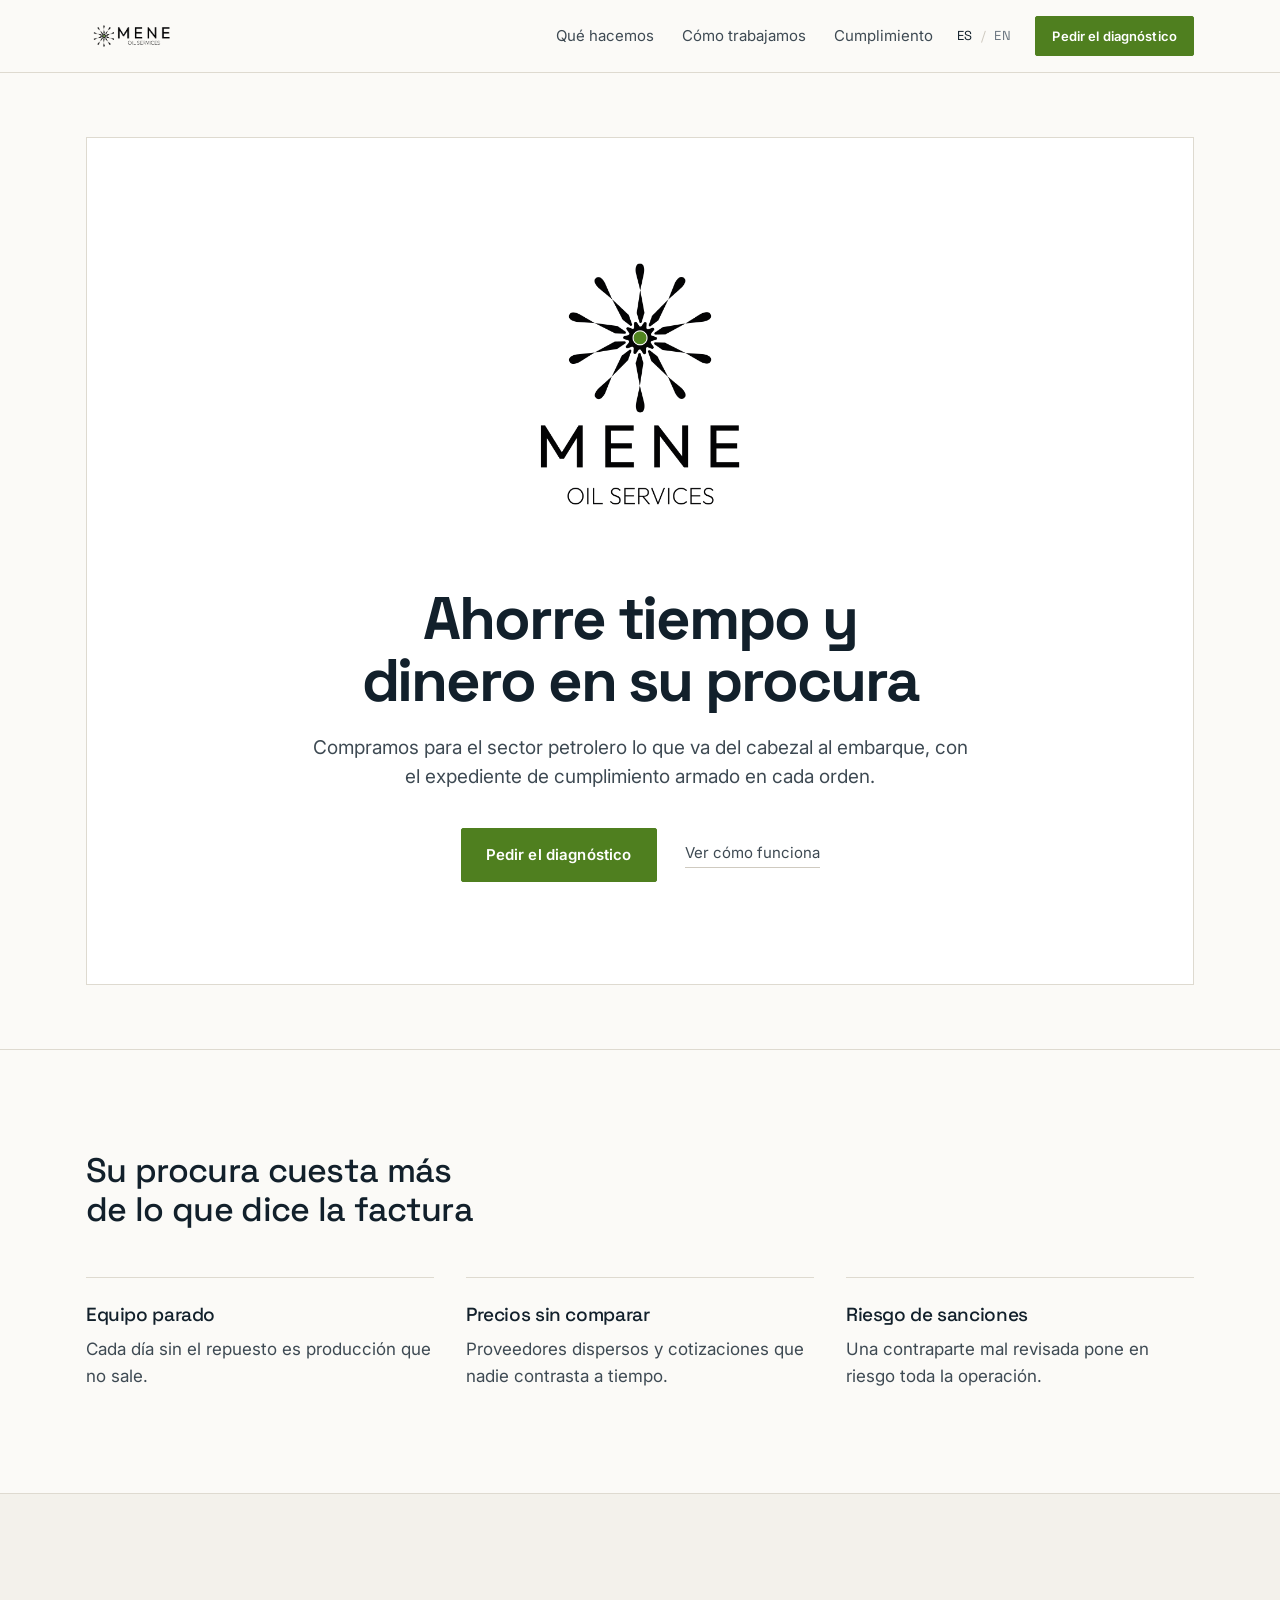
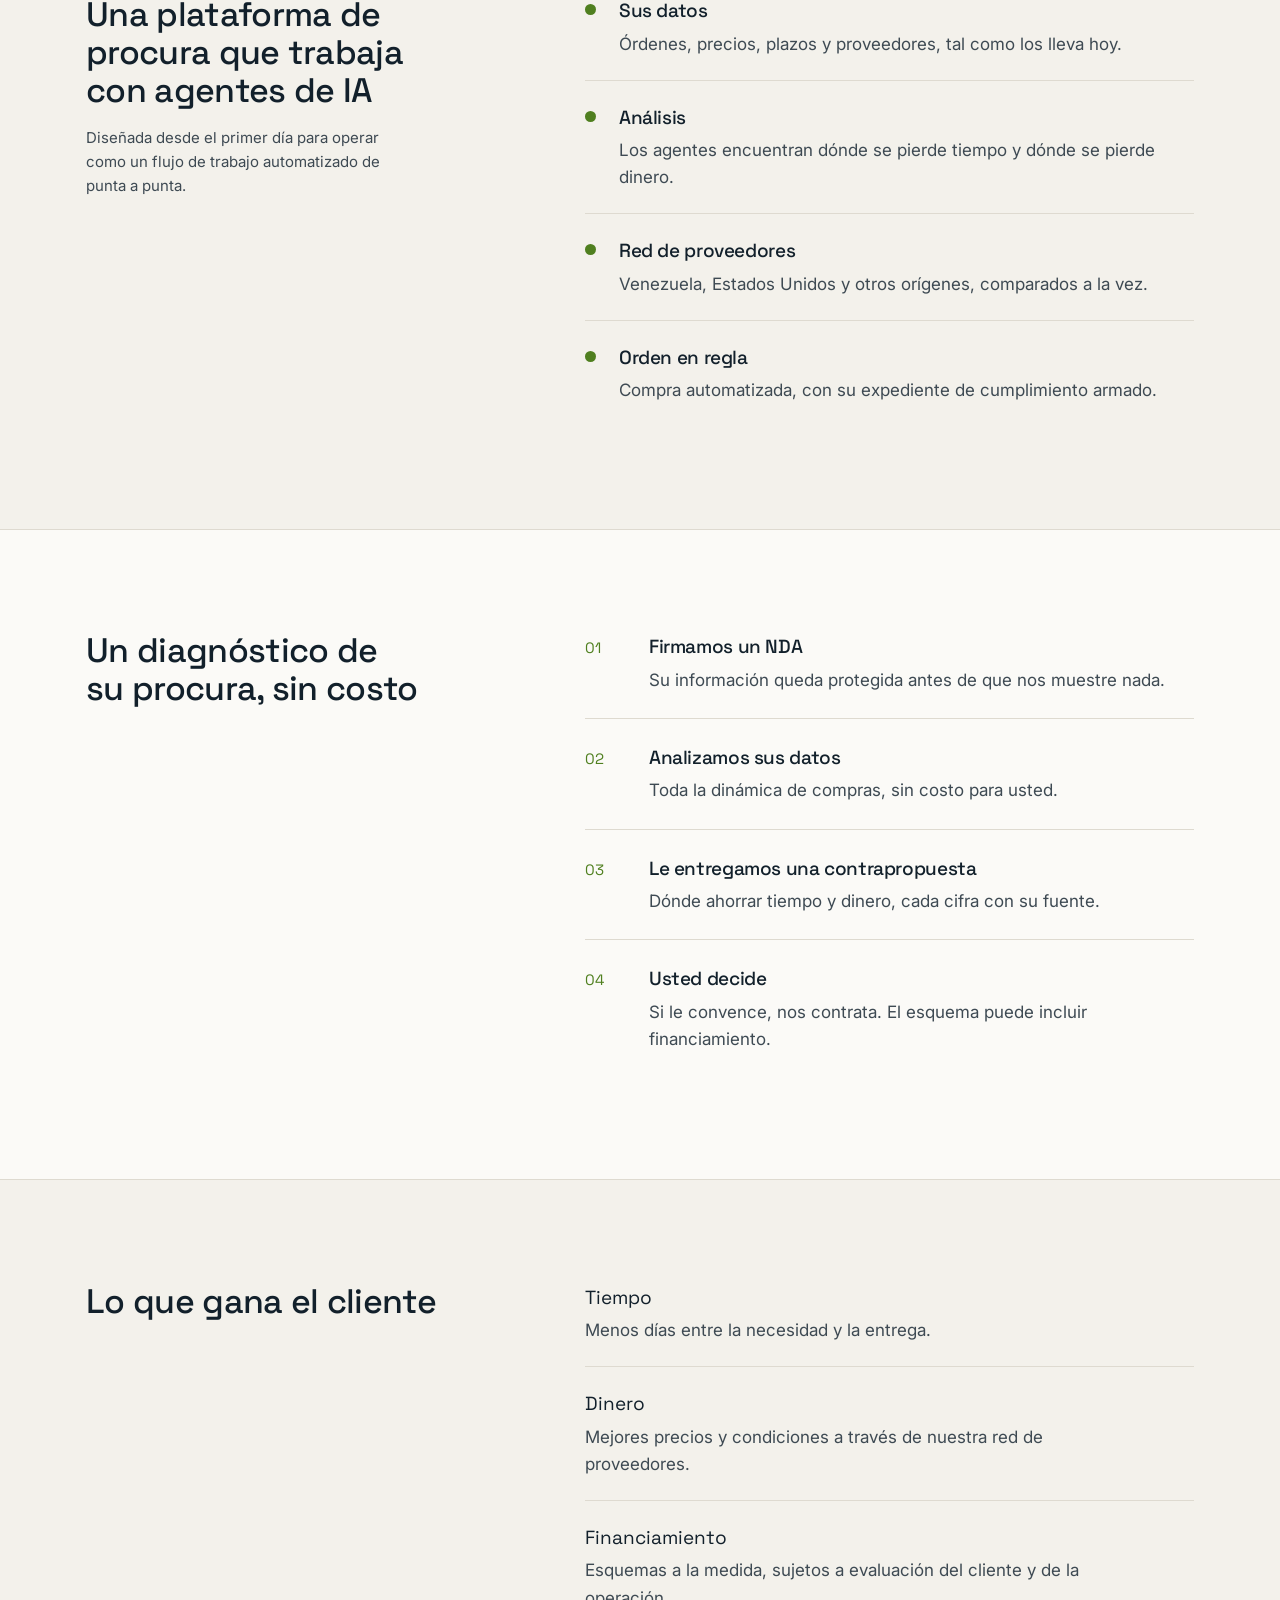
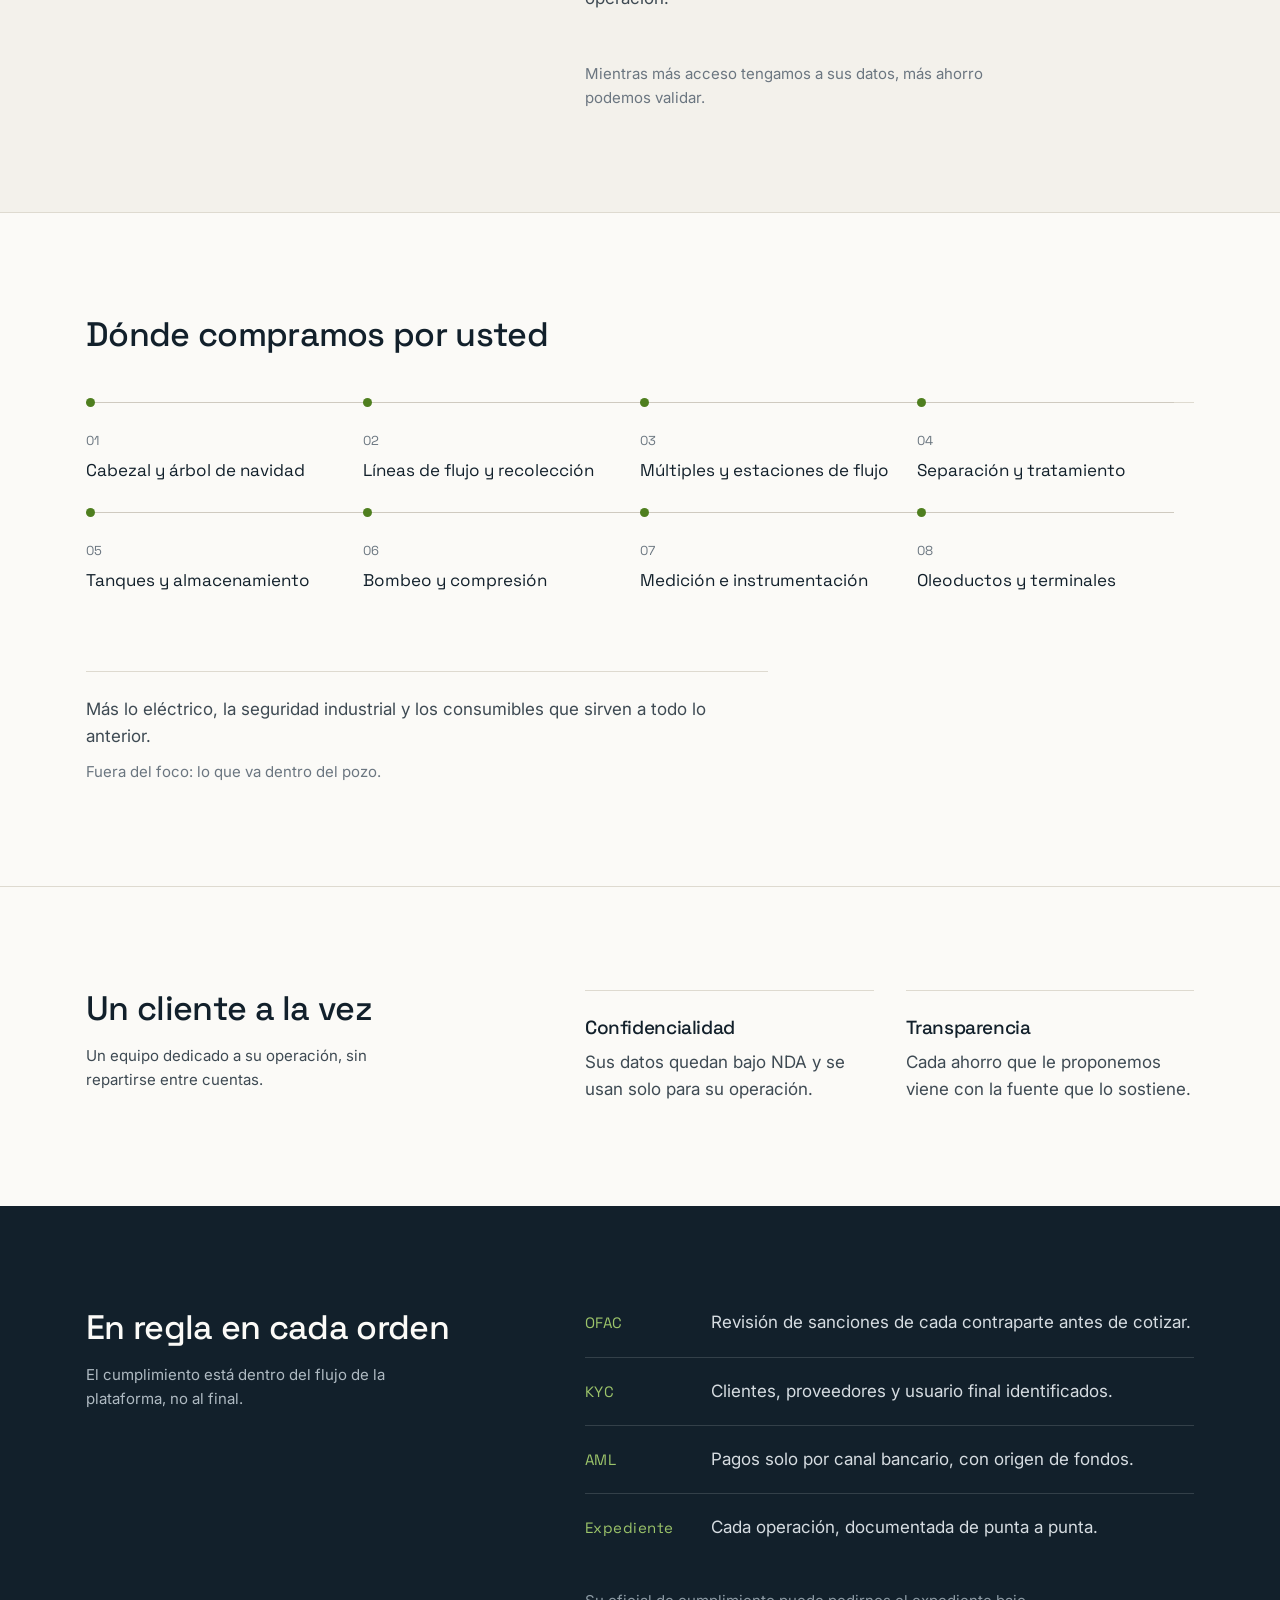
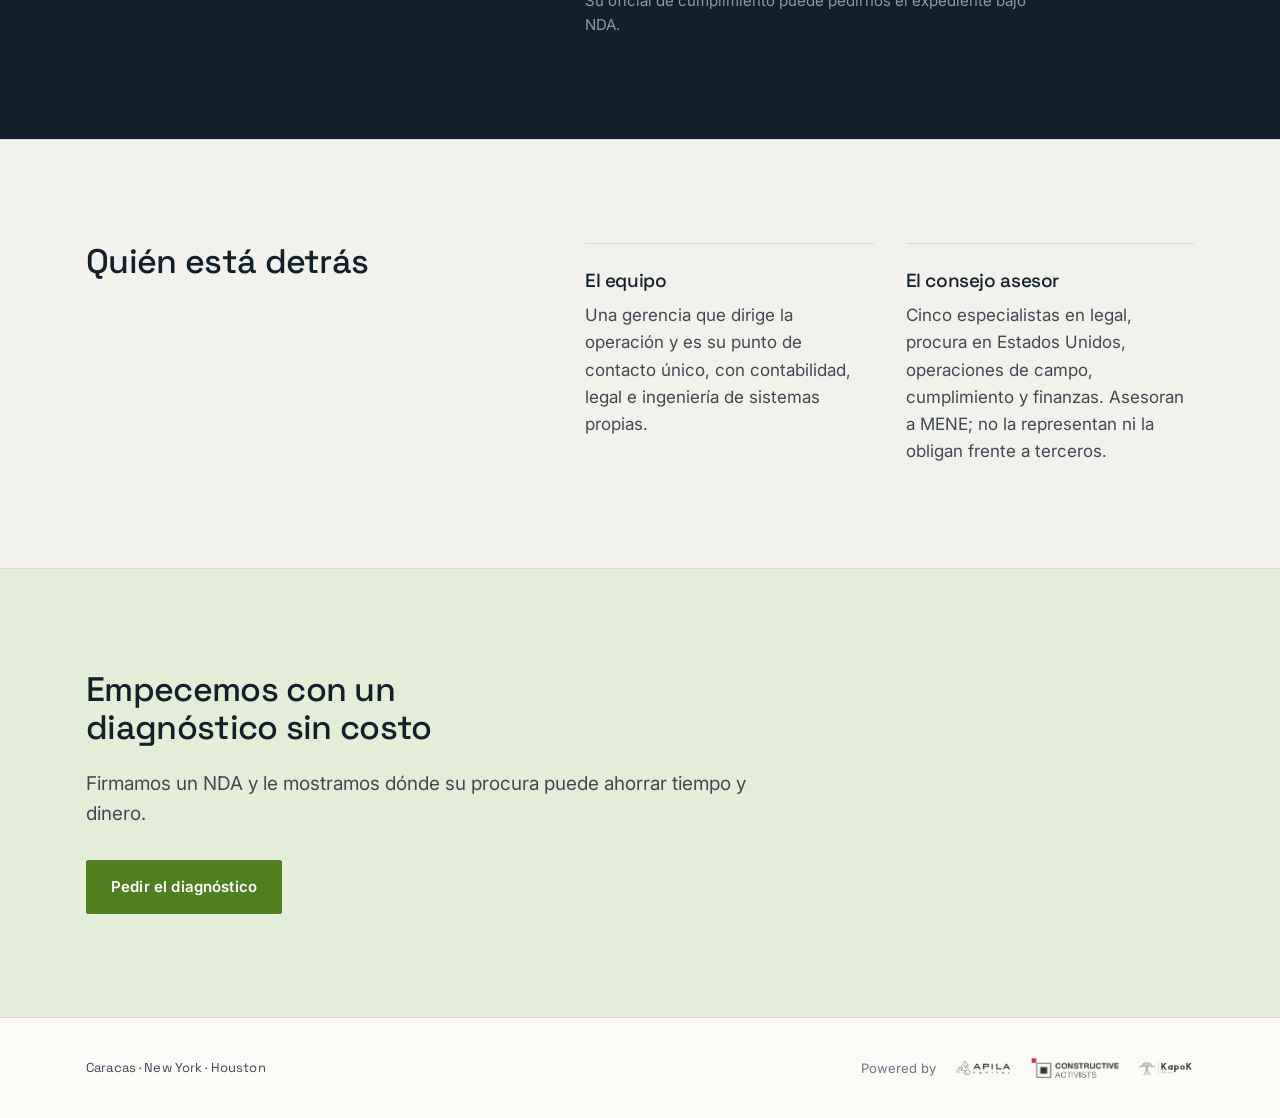
==== index.html @ bbbfc34e "KapoK Partners en el pie de pagina" ====
<!doctype html>

<html lang="es">
<head>
<meta charset="utf-8">
<meta name="viewport" content="width=device-width, initial-scale=1">
<title>Mene Oil Services — Procura para el sector petrolero</title>
<meta name="description" content="Procura para el sector petrolero, del cabezal al embarque. Comparamos orígenes, cerramos la orden y documentamos el cumplimiento en cada paso. Diagnóstico sin costo bajo NDA.">
<link rel="icon" href="assets/favicon.svg" type="image/svg+xml">
<meta property="og:title" content="Mene Oil Services — Procura para el sector petrolero">
<meta property="og:description" content="Del cabezal al embarque. Diagnóstico de su procura sin costo, bajo NDA.">
<meta property="og:locale" content="es_VE">
<meta property="og:type" content="website">
<meta property="og:url" content="https://meneoil.com/">
<link rel="canonical" href="https://meneoil.com/">
<link rel="alternate" hreflang="es" href="https://meneoil.com/">
<link rel="alternate" hreflang="en" href="https://meneoil.com/en/">
<link rel="alternate" hreflang="x-default" href="https://meneoil.com/">
<meta property="og:locale:alternate" content="en_US">
<link rel="preconnect" href="https://fonts.googleapis.com">
<link rel="preconnect" href="https://fonts.gstatic.com" crossorigin>
<link href="https://fonts.googleapis.com/css2?family=Space+Grotesk:wght@400;500;700&family=Inter:wght@400;500;600&display=swap" rel="stylesheet">
<link rel="stylesheet" href="styles.css">
</head>
<body>

<a class="skip" href="#contenido">Saltar al contenido</a>

<header class="topbar">
  <div class="wrap topbar__inner">
    <a class="brand" href="./" aria-label="Mene Oil Services, inicio">
      <img src="assets/mene-logo.png" alt="Mene Oil Services" width="2075" height="682">
    </a>
    <nav class="nav" aria-label="Principal">
      <a href="#que-hacemos">Qué hacemos</a>
      <a href="#como-trabajamos">Cómo trabajamos</a>
      <a href="#cumplimiento">Cumplimiento</a>
    </nav>
    <p class="langs">
      <span aria-current="true">ES</span>
      <a href="en/" hreflang="en" lang="en">EN</a>
    </p>
    <a class="btn btn--small" href="#contacto">Pedir el diagnóstico</a>
  </div>
</header>

<main id="contenido">

  
  <section class="hero">
    <div class="wrap">
      <div class="sheet">
        <img class="hero__mark" src="assets/mene-mark.png" alt="Mene Oil Services"
             width="2000" height="2000" fetchpriority="high">
        <h1>Ahorre tiempo y dinero en su procura</h1>
        <p class="lede">
          Compramos para el sector petrolero lo que va del cabezal al embarque,
          con el expediente de cumplimiento armado en cada orden.
        </p>
        <div class="actions">
          <a class="btn" href="#contacto">Pedir el diagnóstico</a>
          <a class="link" href="#que-hacemos">Ver cómo funciona</a>
        </div>
      </div>
    </div>
  </section>

  
  <section class="band">
    <div class="wrap">
      <h2 class="section-title">Su procura cuesta más de lo que dice la factura</h2>
      <div class="cols">
        <div class="col">
          <h3>Equipo parado</h3>
          <p>Cada día sin el repuesto es producción que no sale.</p>
        </div>
        <div class="col">
          <h3>Precios sin comparar</h3>
          <p>Proveedores dispersos y cotizaciones que nadie contrasta a tiempo.</p>
        </div>
        <div class="col">
          <h3>Riesgo de sanciones</h3>
          <p>Una contraparte mal revisada pone en riesgo toda la operación.</p>
        </div>
      </div>
    </div>
  </section>

  
  <section class="band band--paper2" id="que-hacemos">
    <div class="wrap split">
      <div class="split__rail">
        <h2>Una plataforma de procura que trabaja con agentes de IA</h2>
        <p class="rail-note">
          Diseñada desde el primer día para operar como un flujo de trabajo
          automatizado de punta a punta.
        </p>
      </div>
      <div class="split__main">
        <ol class="flow">
          <li>
            <h3>Sus datos</h3>
            <p>Órdenes, precios, plazos y proveedores, tal como los lleva hoy.</p>
          </li>
          <li>
            <h3>Análisis</h3>
            <p>Los agentes encuentran dónde se pierde tiempo y dónde se pierde dinero.</p>
          </li>
          <li>
            <h3>Red de proveedores</h3>
            <p>Venezuela, Estados Unidos y otros orígenes, comparados a la vez.</p>
          </li>
          <li>
            <h3>Orden en regla</h3>
            <p>Compra automatizada, con su expediente de cumplimiento armado.</p>
          </li>
        </ol>
      </div>
    </div>
  </section>

  
  <section class="band" id="oferta">
    <div class="wrap split">
      <div class="split__rail">
        <h2>Un diagnóstico de su procura, sin costo</h2>
      </div>
      <div class="split__main">
        <ol class="steps">
          <li>
            <h3>Firmamos un NDA</h3>
            <p>Su información queda protegida antes de que nos muestre nada.</p>
          </li>
          <li>
            <h3>Analizamos sus datos</h3>
            <p>Toda la dinámica de compras, sin costo para usted.</p>
          </li>
          <li>
            <h3>Le entregamos una contrapropuesta</h3>
            <p>Dónde ahorrar tiempo y dinero, cada cifra con su fuente.</p>
          </li>
          <li>
            <h3>Usted decide</h3>
            <p>Si le convence, nos contrata. El esquema puede incluir financiamiento.</p>
          </li>
        </ol>
      </div>
    </div>
  </section>

  
  <section class="band band--paper2">
    <div class="wrap split">
      <div class="split__rail">
        <h2>Lo que gana el cliente</h2>
      </div>
      <div class="split__main">
        <dl class="gains">
          <div>
            <dt>Tiempo</dt>
            <dd>Menos días entre la necesidad y la entrega.</dd>
          </div>
          <div>
            <dt>Dinero</dt>
            <dd>Mejores precios y condiciones a través de nuestra red de proveedores.</dd>
          </div>
          <div>
            <dt>Financiamiento</dt>
            <dd>Esquemas a la medida, sujetos a evaluación del cliente y de la operación.</dd>
          </div>
        </dl>
        <p class="aside">Mientras más acceso tengamos a sus datos, más ahorro podemos validar.</p>
      </div>
    </div>
  </section>

  
  <section class="band band--areas" id="areas">
    <div class="wrap">
      <h2 class="section-title">Dónde compramos por usted</h2>
      <ol class="track">
        <li><span class="track__n">01</span><span class="track__t">Cabezal y árbol de navidad</span></li>
        <li><span class="track__n">02</span><span class="track__t">Líneas de flujo y recolección</span></li>
        <li><span class="track__n">03</span><span class="track__t">Múltiples y estaciones de flujo</span></li>
        <li><span class="track__n">04</span><span class="track__t">Separación y tratamiento</span></li>
        <li><span class="track__n">05</span><span class="track__t">Tanques y almacenamiento</span></li>
        <li><span class="track__n">06</span><span class="track__t">Bombeo y compresión</span></li>
        <li><span class="track__n">07</span><span class="track__t">Medición e instrumentación</span></li>
        <li><span class="track__n">08</span><span class="track__t">Oleoductos y terminales</span></li>
      </ol>
      <div class="areas__notes">
        <p>Más lo eléctrico, la seguridad industrial y los consumibles que sirven a todo lo anterior.</p>
        <p class="aside">Fuera del foco: lo que va dentro del pozo.</p>
      </div>
    </div>
  </section>

  
  <section class="band" id="como-trabajamos">
    <div class="wrap split">
      <div class="split__rail">
        <h2>Un cliente a la vez</h2>
        <p class="rail-note">
          Un equipo dedicado a su operación, sin repartirse entre cuentas.
        </p>
      </div>
      <div class="split__main">
        <div class="cols cols--2">
          <div class="col">
            <h3>Confidencialidad</h3>
            <p>Sus datos quedan bajo NDA y se usan solo para su operación.</p>
          </div>
          <div class="col">
            <h3>Transparencia</h3>
            <p>Cada ahorro que le proponemos viene con la fuente que lo sostiene.</p>
          </div>
        </div>
      </div>
    </div>
  </section>

  
  <section class="band band--dark" id="cumplimiento">
    <div class="wrap split">
      <div class="split__rail">
        <h2>En regla en cada orden</h2>
        <p class="rail-note">
          El cumplimiento está dentro del flujo de la plataforma, no al final.
        </p>
      </div>
      <div class="split__main">
        <dl class="checks">
          <div>
            <dt>OFAC</dt>
            <dd>Revisión de sanciones de cada contraparte antes de cotizar.</dd>
          </div>
          <div>
            <dt>KYC</dt>
            <dd>Clientes, proveedores y usuario final identificados.</dd>
          </div>
          <div>
            <dt>AML</dt>
            <dd>Pagos solo por canal bancario, con origen de fondos.</dd>
          </div>
          <div>
            <dt>Expediente</dt>
            <dd>Cada operación, documentada de punta a punta.</dd>
          </div>
        </dl>
        <p class="aside aside--dark">
          Su oficial de cumplimiento puede pedirnos el expediente bajo NDA.
        </p>
      </div>
    </div>
  </section>

  
  <section class="band band--paper2" id="equipo">
    <div class="wrap split">
      <div class="split__rail">
        <h2>Quién está detrás</h2>
      </div>
      <div class="split__main">
        <div class="cols cols--2">
          <div class="col">
            <h3>El equipo</h3>
            <p>
              Una gerencia que dirige la operación y es su punto de contacto único,
              con contabilidad, legal e ingeniería de sistemas propias.
            </p>
          </div>
          <div class="col">
            <h3>El consejo asesor</h3>
            <p>
              Cinco especialistas en legal, procura en Estados Unidos, operaciones de
              campo, cumplimiento y finanzas. Asesoran a MENE; no la representan ni la
              obligan frente a terceros.
            </p>
          </div>
        </div>
      </div>
    </div>
  </section>

  
  <section class="band band--close" id="contacto">
    <div class="wrap">
      <h2>Empecemos con un diagnóstico sin costo</h2>
      <p class="lede">
        Firmamos un NDA y le mostramos dónde su procura puede ahorrar tiempo y dinero.
      </p>
      <p class="contact">
        <a class="btn" href="mailto:info@meneoil.com?subject=Diagn%C3%B3stico%20de%20procura">
          Pedir el diagnóstico
        </a>
      </p>
    </div>
  </section>

</main>

<footer class="foot">
  <div class="wrap foot__inner">
    <p class="foot__legal">Caracas · New York · Houston</p>
    <div class="foot__powered">
      <span>Powered by</span>
      <img src="assets/apila-capital.png" alt="APILA Capital" width="600" height="203">
      <img src="assets/constructive-activists.png" alt="Constructive Activists" width="362" height="82">
      <img src="assets/kapok-partners.svg" alt="KapoK Partners" width="707" height="250">
    </div>
  </div>
</footer>

</body>
</html>
---- styles.css ----
/* ==========================================================================
   meneoil.com — Mene Oil Services
   Paleta y tipografías heredadas del deck "MENE — Plataforma de procura".
   Idioma visual: hoja de dibujo técnico. Filetes, no tarjetas. Sin sombras.
   ========================================================================== */

:root {
  color-scheme: light;

  /* tinta */
  --ink:      #12202B;
  --ink-2:    #3E4A53;
  --ink-3:    #6B7680;

  /* papel */
  --paper:    #FBFAF7;
  --paper-2:  #F3F1EB;
  --rule:     #DEDAD0;
  --rule-2:   #CFCAC0;

  /* verde del logo */
  --green:        #4F7F1F;
  --green-dark:   #335814;
  --green-light:  #9CC46A;
  --green-pale:   #E4EDD8;

  /* tipografía */
  --display: "Space Grotesk", ui-sans-serif, system-ui, sans-serif;
  --body:    "Inter", ui-sans-serif, system-ui, -apple-system, sans-serif;

  --t-xs: 0.8125rem;
  --t-s:  0.9375rem;
  --t-b:  1.0625rem;
  --t-m:  1.1875rem;
  --t-l:  clamp(1.5rem, 1.08rem + 1.75vw, 2.125rem);
  --t-xl: clamp(2.25rem, 1.35rem + 3.75vw, 3.75rem);

  /* ritmo */
  --gutter: 16px;
  --wrap:   1140px;
}

*, *::before, *::after { box-sizing: border-box; }

html { -webkit-text-size-adjust: 100%; scroll-behavior: smooth; }
@media (prefers-reduced-motion: reduce) { html { scroll-behavior: auto; } }

body {
  margin: 0;
  background: var(--paper);
  color: var(--ink);
  font-family: var(--body);
  font-size: var(--t-b);
  line-height: 1.6;
  -webkit-font-smoothing: antialiased;
  overflow-x: hidden;
}

h1, h2, h3 {
  font-family: var(--display);
  font-weight: 500;
  letter-spacing: -0.02em;
  margin: 0;
  text-wrap: balance;
}

p { margin: 0; }

a { color: inherit; }

:focus-visible {
  outline: 2px solid var(--green);
  outline-offset: 3px;
}

.skip {
  position: absolute;
  left: -9999px;
  top: 0;
  background: var(--ink);
  color: var(--paper);
  padding: 10px 16px;
  z-index: 10;
}
.skip:focus { left: 0; }

.wrap {
  width: 100%;
  max-width: var(--wrap);
  margin-inline: auto;
  padding-inline: var(--gutter);
}

/* --------------------------------------------------------------- topbar -- */

.topbar {
  border-bottom: 1px solid var(--rule);
  background: var(--paper);
  position: sticky;
  top: 0;
  z-index: 5;
}

.topbar__inner {
  display: flex;
  align-items: center;
  gap: 14px;
  min-height: 72px;
}
@media (min-width: 560px) { .topbar__inner { gap: 24px; } }

.brand { display: flex; align-items: center; flex: 0 0 auto; }
.brand img {
  display: block;
  height: 30px;
  width: auto;
}

.nav {
  display: none;
  margin-left: auto;
  gap: 28px;
  font-size: var(--t-s);
  color: var(--ink-2);
}
.nav a { text-decoration: none; padding-block: 6px; }
.nav a:hover { color: var(--green-dark); }

@media (min-width: 860px) {
  .nav { display: flex; }
}

/* selector de idioma */

.langs {
  display: flex;
  align-items: center;
  gap: 8px;
  margin-left: auto;
  font-family: var(--display);
  font-size: var(--t-xs);
  letter-spacing: 0.04em;
  color: var(--ink-3);
  flex: 0 0 auto;
}
.langs > * + *::before {
  content: "/";
  margin-right: 8px;
  color: var(--rule-2);
}
.langs a { text-decoration: none; }
.langs a:hover { color: var(--green-dark); }
.langs [aria-current] { color: var(--ink); }

@media (min-width: 860px) {
  .langs { margin-left: 0; }
}

/* -------------------------------------------------------------- botones -- */

.btn {
  display: inline-block;
  background: var(--green);
  color: #fff;
  font-family: var(--body);
  font-size: var(--t-s);
  font-weight: 600;
  letter-spacing: 0.01em;
  text-decoration: none;
  padding: 14px 24px;
  border: 1px solid var(--green);
  border-radius: 2px;
  transition: background-color 120ms ease, border-color 120ms ease;
}
.btn:hover { background: var(--green-dark); border-color: var(--green-dark); }

.btn--small { padding: 9px 16px; font-size: var(--t-xs); }

.link {
  font-size: var(--t-s);
  color: var(--ink-2);
  text-decoration: none;
  border-bottom: 1px solid var(--rule-2);
  padding-bottom: 2px;
}
.link:hover { color: var(--green-dark); border-bottom-color: var(--green); }

/* ----------------------------------------------------------------- hero -- */

.hero { padding-block: clamp(32px, 5vw, 64px); }

/* El logo manda: la ráfaga grande y centrada, y debajo una sola promesa.
   La contención es el gesto — nada más compite con la marca. */

.sheet {
  border: 1px solid var(--rule);
  background: #fff;
  padding: clamp(52px, 8vw, 120px) clamp(24px, 5vw, 64px);
  display: flex;
  flex-direction: column;
  align-items: center;
  text-align: center;
}

.hero__mark {
  display: block;
  width: clamp(176px, 24vw, 288px);
  height: auto;
  margin-bottom: clamp(36px, 5vw, 60px);
}

h1 {
  font-size: var(--t-xl);
  line-height: 1.02;
  font-weight: 700;
  letter-spacing: -0.035em;
  max-width: 17ch;
}

.lede {
  margin-top: 22px;
  max-width: 56ch;
  font-size: var(--t-m);
  line-height: 1.55;
  color: var(--ink-2);
}

.actions {
  margin-top: 36px;
  display: flex;
  flex-wrap: wrap;
  align-items: center;
  justify-content: center;
  gap: 16px 28px;
}

/* ---------------------------------------------------------------- bands -- */

.band {
  padding-block: clamp(56px, 8vw, 104px);
  border-top: 1px solid var(--rule);
}

.band--paper2 { background: var(--paper-2); }
.band--dark   { background: var(--ink); color: var(--paper); border-top-color: var(--ink); }
.band--close  { background: var(--green-pale); }

/* rail + main */

.split { display: grid; gap: 32px; }

.split__rail h2 {
  font-size: var(--t-l);
  line-height: 1.12;
  max-width: 18ch;
}

.rail-note {
  margin-top: 16px;
  max-width: 34ch;
  font-size: var(--t-s);
  color: var(--ink-2);
}
.band--dark .rail-note { color: #AFBAC2; }

@media (min-width: 900px) {
  .split {
    grid-template-columns: minmax(0, 5fr) minmax(0, 7fr);
    gap: 64px;
  }
}

/* columnas de texto separadas por filetes */

.cols { display: grid; gap: 0; }

.col { padding-block: 22px; border-top: 1px solid var(--rule); }
.col:first-child { border-top: 0; padding-top: 0; }

.col h3 {
  font-size: var(--t-m);
  margin-bottom: 6px;
}
.col p { color: var(--ink-2); max-width: 46ch; }

@media (min-width: 720px) {
  .cols { grid-template-columns: repeat(3, 1fr); gap: 0 32px; }
  .cols--2 { grid-template-columns: repeat(2, 1fr); }
  .col { border-top: 1px solid var(--rule); padding-top: 22px; padding-bottom: 0; }
  .col:first-child { border-top: 1px solid var(--rule); padding-top: 22px; }
}

/* flujo de la plataforma: lista con marcador de estación */

.flow { list-style: none; margin: 0; padding: 0; }

.flow li {
  position: relative;
  padding: 22px 0 22px 34px;
  border-top: 1px solid var(--rule);
}
.flow li:first-child { border-top: 0; padding-top: 0; }
.flow li::before {
  content: "";
  position: absolute;
  left: 0;
  top: 30px;
  width: 11px;
  height: 11px;
  border-radius: 50%;
  background: var(--green);
}
.flow li:first-child::before { top: 8px; }

.flow h3 { font-size: var(--t-m); margin-bottom: 4px; }
.flow p { color: var(--ink-2); max-width: 52ch; }

/* pasos numerados: aquí la numeración es real, es una secuencia */

.steps { list-style: none; margin: 0; padding: 0; counter-reset: paso; }

.steps li {
  counter-increment: paso;
  display: grid;
  grid-template-columns: 48px 1fr;
  gap: 0 16px;
  padding: 24px 0;
  border-top: 1px solid var(--rule);
}
.steps li:first-child { border-top: 0; padding-top: 0; }

.steps li::before {
  content: counter(paso, decimal-leading-zero);
  grid-column: 1;
  grid-row: 1 / span 2;
  font-family: var(--display);
  font-size: var(--t-s);
  color: var(--green);
  padding-top: 4px;
}

.steps h3 { grid-column: 2; font-size: var(--t-m); margin-bottom: 4px; }
.steps p  { grid-column: 2; }
.steps p { color: var(--ink-2); max-width: 50ch; }

/* lo que gana el cliente */

.gains { margin: 0; display: grid; gap: 0; }
.gains > div { padding: 22px 0; border-top: 1px solid var(--rule); }
.gains > div:first-child { border-top: 0; padding-top: 0; }
.gains dt {
  font-family: var(--display);
  font-size: var(--t-m);
  margin-bottom: 4px;
}
.gains dd { margin: 0; color: var(--ink-2); max-width: 50ch; }

.aside {
  margin-top: 28px;
  font-size: var(--t-s);
  color: var(--ink-3);
  max-width: 50ch;
}
.aside--dark { color: #8C9AA4; }

/* --------------------------------------------------- del cabezal al mar -- */

.section-title {
  font-size: var(--t-l);
  line-height: 1.12;
  max-width: 24ch;
  margin-bottom: clamp(32px, 4vw, 48px);
}

.track {
  list-style: none;
  margin: 0;
  padding: 0;
  display: grid;
  gap: 0;
}

.track li {
  position: relative;
  padding: 16px 0 16px 34px;
  border-top: 1px solid var(--rule);
}
.track li::before {
  content: "";
  position: absolute;
  left: 4px;
  top: 25px;
  width: 9px;
  height: 9px;
  border-radius: 50%;
  background: var(--green);
}
/* la línea que une las estaciones, en vertical */
.track li::after {
  content: "";
  position: absolute;
  left: 8px;
  top: 34px;
  bottom: -1px;
  width: 1px;
  background: var(--rule-2);
}
.track li:last-child::after { display: none; }

.track__n {
  font-family: var(--display);
  font-size: var(--t-xs);
  color: var(--ink-3);
  margin-right: 12px;
}
.track__t { font-family: var(--display); font-size: var(--t-s); }

@media (min-width: 860px) {
  .track {
    grid-template-columns: repeat(4, 1fr);
    border-top: 1px solid var(--rule);
  }
  .track li {
    padding: 28px 20px 28px 0;
    border-top: 0;
  }
  /* en horizontal, la línea corre por arriba */
  .track li::before { left: 0; top: -5px; }
  .track li::after {
    left: 9px;
    right: 0;
    top: -1px;
    bottom: auto;
    width: auto;
    height: 1px;
  }
  .track li:nth-child(4)::after,
  .track li:nth-child(8)::after { right: 20px; }
  .track li:last-child::after { display: block; }
  .track__n { display: block; margin: 0 0 6px; }
  .track__t { font-size: var(--t-b); }
}

.areas__notes {
  margin-top: clamp(32px, 4vw, 48px);
  padding-top: 24px;
  border-top: 1px solid var(--rule);
  max-width: 62ch;
  color: var(--ink-2);
}
.areas__notes .aside { margin-top: 10px; }

/* --------------------------------------------------------- cumplimiento -- */

.band--dark .split__rail h2 { color: var(--paper); }

.checks { margin: 0; display: grid; gap: 0; }
.checks > div {
  display: grid;
  grid-template-columns: 110px 1fr;
  gap: 0 16px;
  padding: 20px 0;
  border-top: 1px solid rgba(255,255,255,0.14);
}
.checks > div:first-child { border-top: 0; padding-top: 0; }
.checks dt {
  font-family: var(--display);
  font-size: var(--t-s);
  color: var(--green-light);
  letter-spacing: 0.03em;
  padding-top: 2px;
}
.checks dd { margin: 0; color: #D6DCE1; max-width: 46ch; }

@media (max-width: 520px) {
  .checks > div { grid-template-columns: 1fr; gap: 4px; }
}

/* --------------------------------------------------------------- cierre -- */

.band--close h2 {
  font-size: var(--t-l);
  line-height: 1.12;
  max-width: 20ch;
}
.band--close .lede { color: var(--ink-2); }
.contact { margin-top: 32px; }

/* ----------------------------------------------------------------- pie --- */

.foot {
  border-top: 1px solid var(--rule);
  padding-block: 40px;
  background: var(--paper);
}

.foot__inner {
  display: flex;
  flex-direction: column;
  gap: 24px;
  align-items: flex-start;
}

.foot__legal {
  font-size: var(--t-xs);
  color: var(--ink-2);
  font-family: var(--display);
  letter-spacing: 0.01em;
}

.foot__powered {
  display: flex;
  align-items: center;
  gap: 18px;
  flex-wrap: wrap;
}
.foot__powered span { font-size: var(--t-xs); color: var(--ink-3); }
.foot__powered img { display: block; height: 20px; width: auto; opacity: 0.78; }

@media (min-width: 760px) {
  .foot__inner { flex-direction: row; justify-content: space-between; align-items: center; }
}
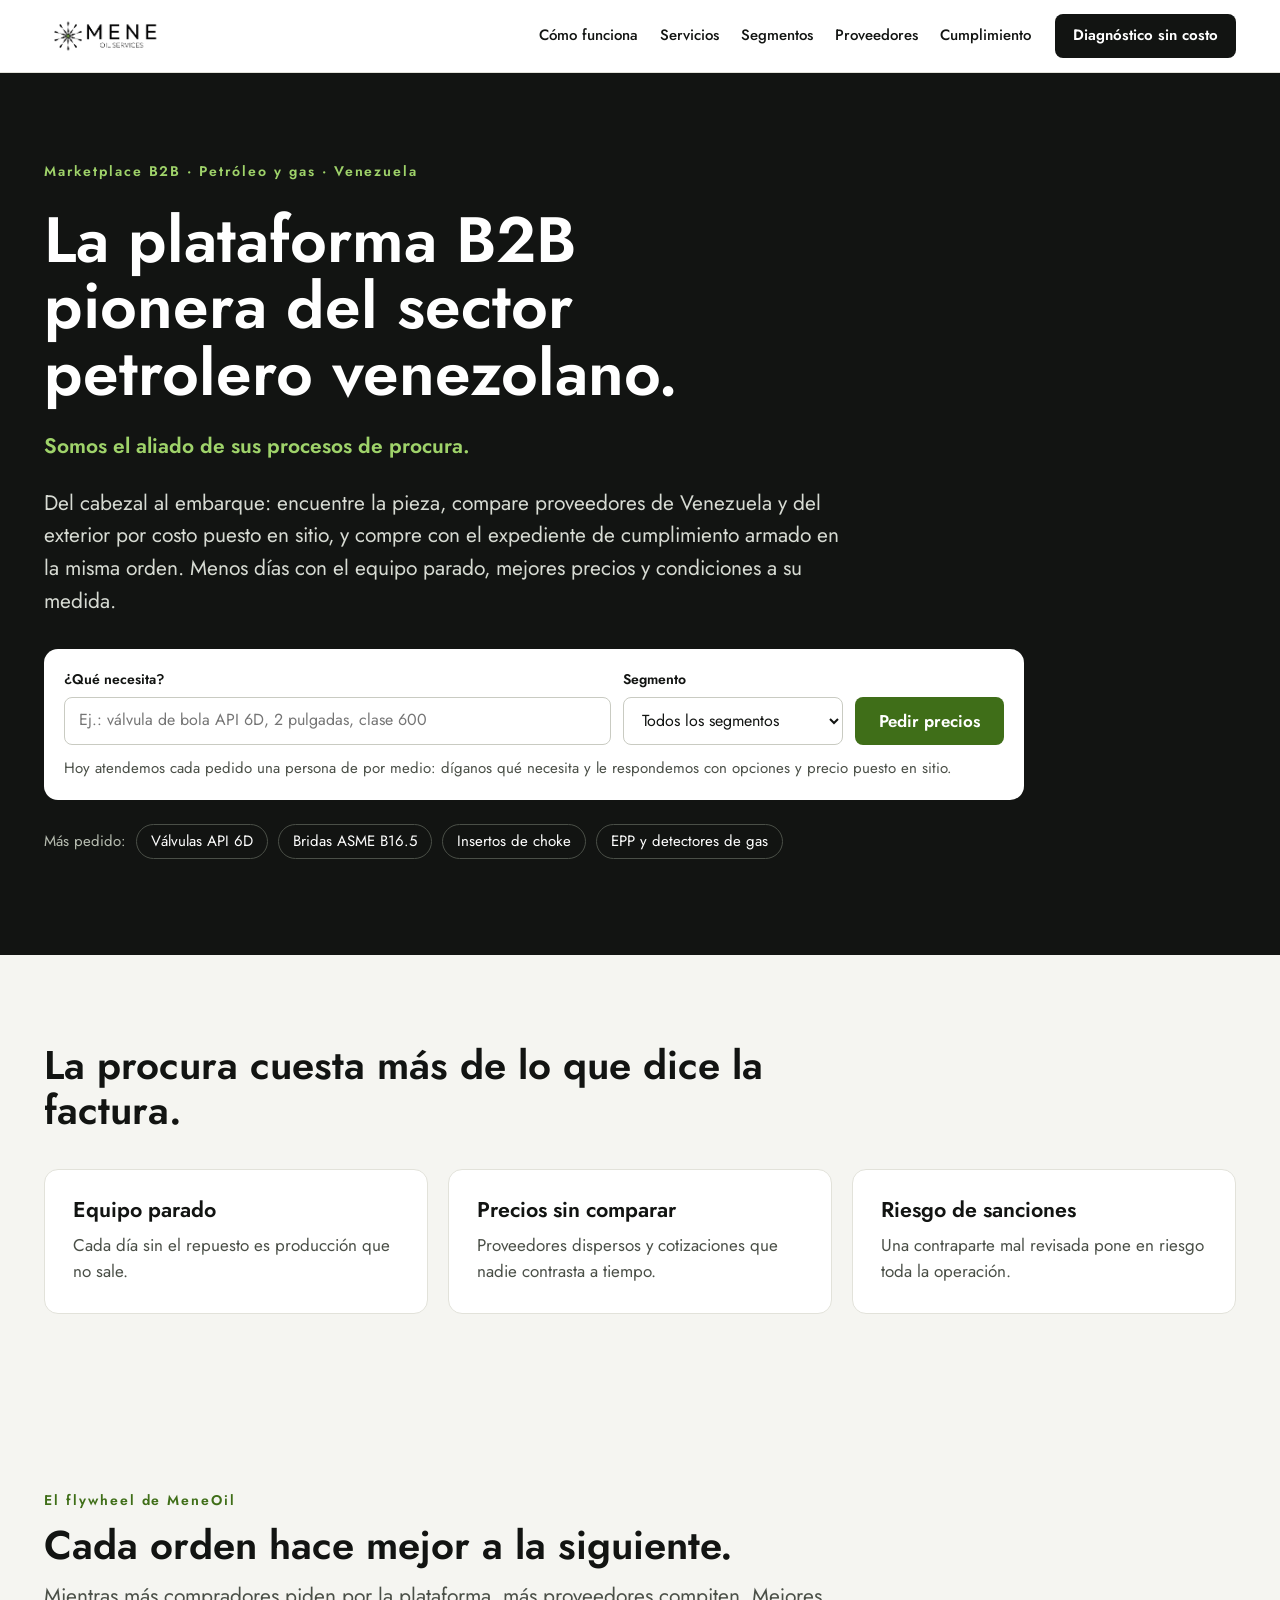
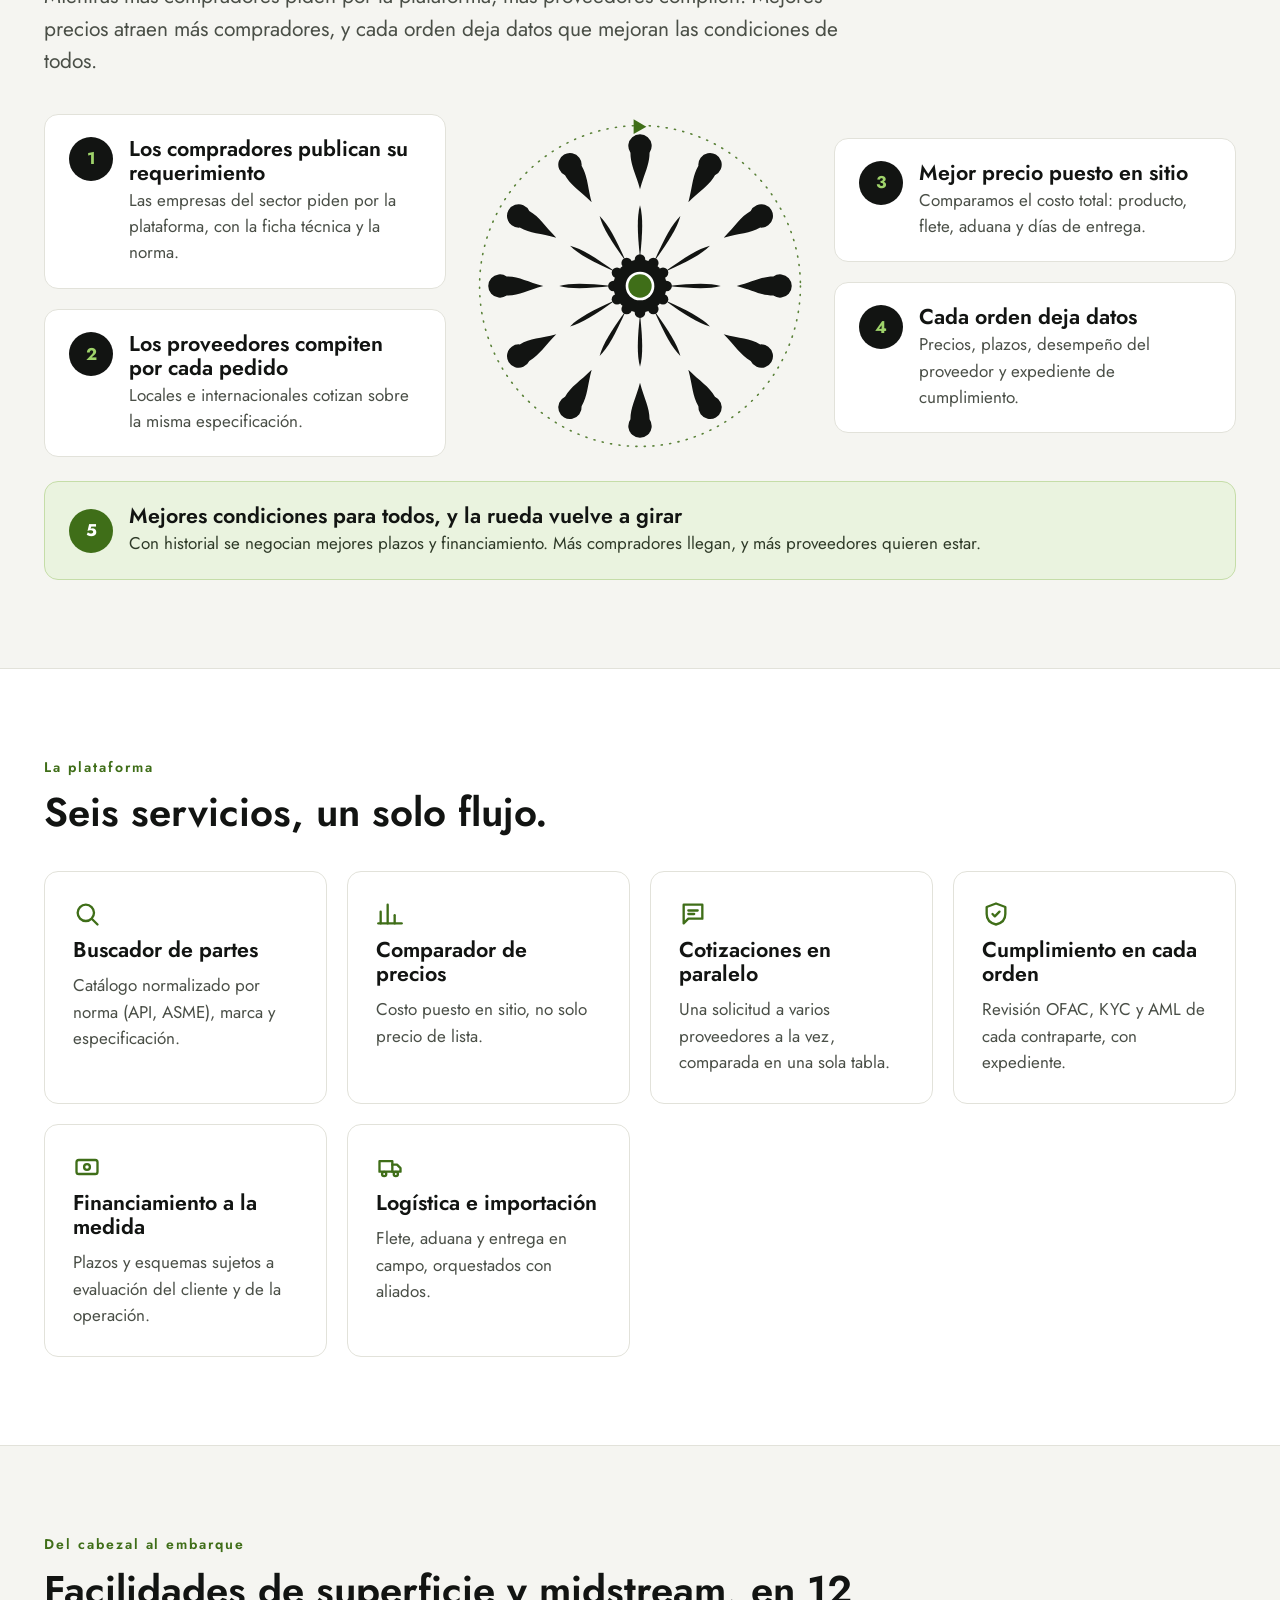
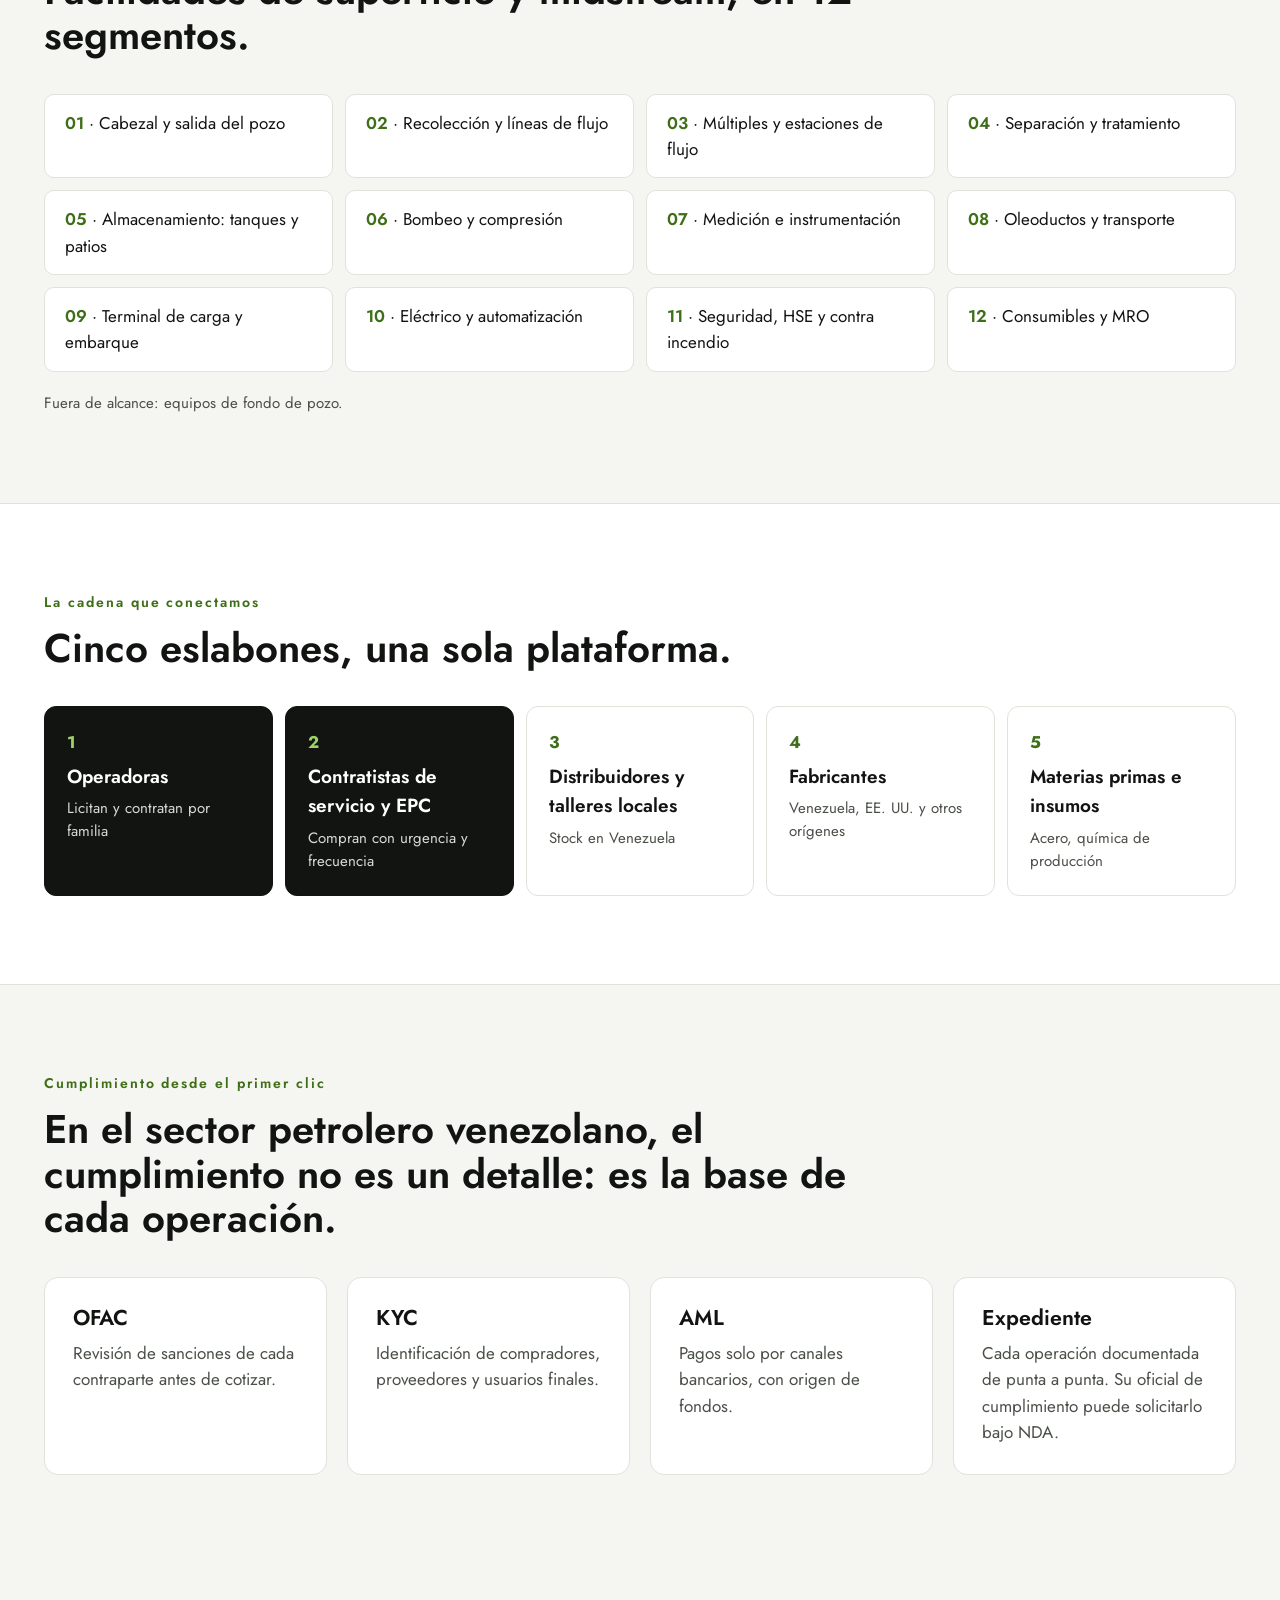
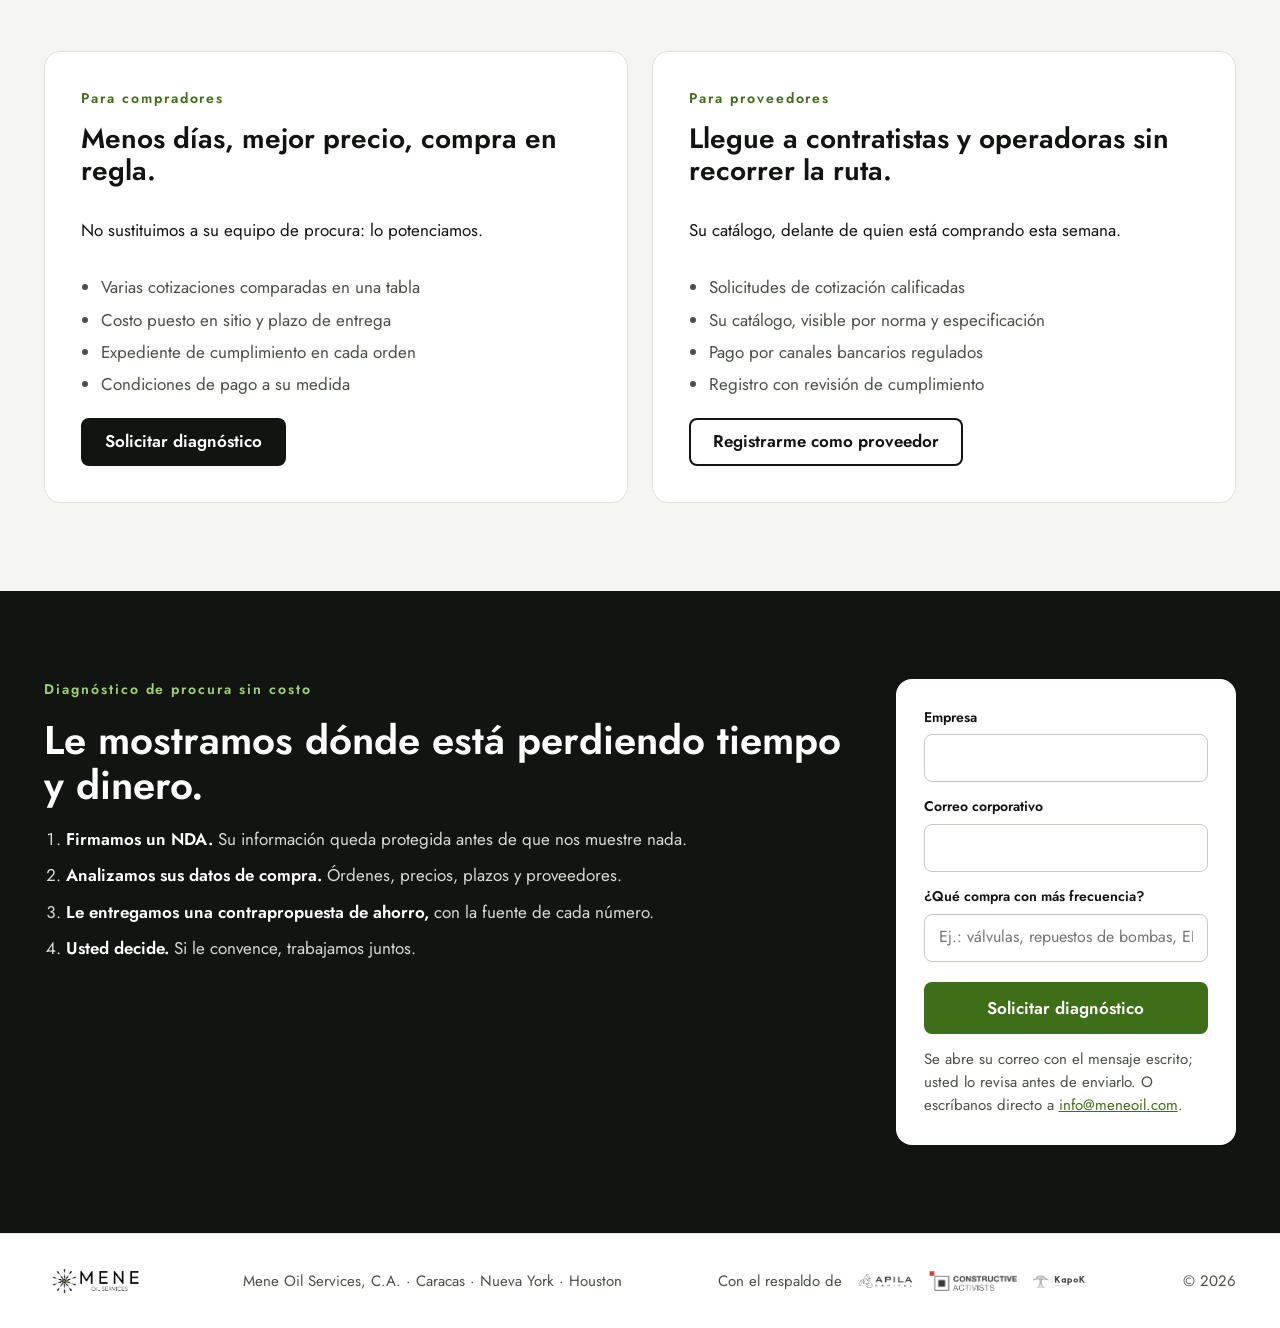
==== commit 9eef27af: "Home nuevo: marketplace B2B, con la estrella de MENE como flywheel" ====
--- a/index.html
+++ b/index.html
@@ -4,81 +4,108 @@
 <head>
 <meta charset="utf-8">
 <meta name="viewport" content="width=device-width, initial-scale=1">
-<title>Mene Oil Services — Procura para el sector petrolero</title>
-<meta name="description" content="Procura para el sector petrolero, del cabezal al embarque. Comparamos orígenes, cerramos la orden y documentamos el cumplimiento en cada paso. Diagnóstico sin costo bajo NDA.">
+<title>Mene Oil — La plataforma B2B pionera del sector petrolero venezolano</title>
+<meta name="description" content="Marketplace B2B para la procura de bienes y servicios petroleros en Venezuela. Proveedores de Venezuela y del exterior, cumplimiento integrado (OFAC, KYC, AML) y comparación de ofertas por costo puesto en sitio.">
 <link rel="icon" href="assets/favicon.svg" type="image/svg+xml">
-<meta property="og:title" content="Mene Oil Services — Procura para el sector petrolero">
-<meta property="og:description" content="Del cabezal al embarque. Diagnóstico de su procura sin costo, bajo NDA.">
+<meta property="og:title" content="Mene Oil — La plataforma B2B pionera del sector petrolero venezolano">
+<meta property="og:description" content="Del cabezal al embarque: encuentre la pieza, compare proveedores y compre con el expediente de cumplimiento listo.">
 <meta property="og:locale" content="es_VE">
+<meta property="og:locale:alternate" content="en_US">
 <meta property="og:type" content="website">
 <meta property="og:url" content="https://meneoil.com/">
 <link rel="canonical" href="https://meneoil.com/">
 <link rel="alternate" hreflang="es" href="https://meneoil.com/">
 <link rel="alternate" hreflang="en" href="https://meneoil.com/en/">
 <link rel="alternate" hreflang="x-default" href="https://meneoil.com/">
-<meta property="og:locale:alternate" content="en_US">
 <link rel="preconnect" href="https://fonts.googleapis.com">
 <link rel="preconnect" href="https://fonts.gstatic.com" crossorigin>
-<link href="https://fonts.googleapis.com/css2?family=Space+Grotesk:wght@400;500;700&family=Inter:wght@400;500;600&display=swap" rel="stylesheet">
+<link href="https://fonts.googleapis.com/css2?family=Jost:wght@400;500;600;700&display=swap" rel="stylesheet">
 <link rel="stylesheet" href="styles.css">
 </head>
 <body>
 
-<a class="skip" href="#contenido">Saltar al contenido</a>
+<a class="skip" href="#contenido">Ir al contenido</a>
 
 <header class="topbar">
   <div class="wrap topbar__inner">
-    <a class="brand" href="./" aria-label="Mene Oil Services, inicio">
+    <a class="brand" href="./" aria-label="MeneOil.com, inicio">
       <img src="assets/mene-logo.png" alt="Mene Oil Services" width="2075" height="682">
     </a>
     <nav class="nav" aria-label="Principal">
-      <a href="#que-hacemos">Qué hacemos</a>
-      <a href="#como-trabajamos">Cómo trabajamos</a>
+      <a href="#como-funciona">Cómo funciona</a>
+      <a href="#servicios">Servicios</a>
+      <a href="#segmentos">Segmentos</a>
+      <a href="#proveedores">Proveedores</a>
       <a href="#cumplimiento">Cumplimiento</a>
     </nav>
-    <p class="langs">
-      <span aria-current="true">ES</span>
-      <a href="en/" hreflang="en" lang="en">EN</a>
-    </p>
-    <a class="btn btn--small" href="#contacto">Pedir el diagnóstico</a>
+    <a class="btn btn--small topbar__cta" href="#diagnostico">Diagnóstico sin costo</a>
   </div>
 </header>
 
 <main id="contenido">
 
-  
-  <section class="hero">
-    <div class="wrap">
-      <div class="sheet">
-        <img class="hero__mark" src="assets/mene-mark.png" alt="Mene Oil Services"
-             width="2000" height="2000" fetchpriority="high">
-        <h1>Ahorre tiempo y dinero en su procura</h1>
-        <p class="lede">
-          Compramos para el sector petrolero lo que va del cabezal al embarque,
-          con el expediente de cumplimiento armado en cada orden.
+  <section class="hero" id="inicio">
+    <div class="wrap">
+      <p class="eyebrow">Marketplace B2B · Petróleo y gas · Venezuela</p>
+      <h1>La plataforma B2B pionera del sector petrolero venezolano.</h1>
+      <p class="hero__promesa">Somos el aliado de sus procesos de procura.</p>
+      <p class="lede">
+        Del cabezal al embarque: encuentre la pieza, compare proveedores de
+        Venezuela y del exterior por costo puesto en sitio, y compre con el
+        expediente de cumplimiento armado en la misma orden. Menos días con el
+        equipo parado, mejores precios y condiciones a su medida.
+      </p>
+
+      <form class="seek" id="buscador" action="#diagnostico">
+        <div class="field field--wide">
+          <label for="q">¿Qué necesita?</label>
+          <input id="q" name="q" type="search" autocomplete="off"
+                 placeholder="Ej.: válvula de bola API 6D, 2 pulgadas, clase 600">
+        </div>
+        <div class="field field--pick">
+          <label for="seg">Segmento</label>
+          <select id="seg" name="seg">
+            <option>Todos los segmentos</option>
+            <option>Cabezal y salida del pozo</option>
+            <option>Recolección y líneas de flujo</option>
+            <option>Separación y tratamiento</option>
+            <option>Bombeo y compresión</option>
+            <option>Medición e instrumentación</option>
+            <option>Seguridad, HSE y contra incendio</option>
+          </select>
+        </div>
+        <button class="btn btn--green" type="submit">Pedir precios</button>
+        <p class="seek__note">
+          Hoy atendemos cada pedido una persona de por medio: díganos qué
+          necesita y le respondemos con opciones y precio puesto en sitio.
         </p>
-        <div class="actions">
-          <a class="btn" href="#contacto">Pedir el diagnóstico</a>
-          <a class="link" href="#que-hacemos">Ver cómo funciona</a>
-        </div>
-      </div>
-    </div>
-  </section>
-
-  
+      </form>
+
+      <ul class="tags">
+        <li class="tags__label">Más pedido:</li>
+        <li><a href="#segmentos">Válvulas API 6D</a></li>
+        <li><a href="#segmentos">Bridas ASME B16.5</a></li>
+        <li><a href="#segmentos">Insertos de choke</a></li>
+        <li><a href="#segmentos">EPP y detectores de gas</a></li>
+      </ul>
+    </div>
+  </section>
+
   <section class="band">
     <div class="wrap">
-      <h2 class="section-title">Su procura cuesta más de lo que dice la factura</h2>
-      <div class="cols">
-        <div class="col">
+      <div class="intro">
+        <h2>La procura cuesta más de lo que dice la factura.</h2>
+      </div>
+      <div class="grid grid--3">
+        <div class="card">
           <h3>Equipo parado</h3>
           <p>Cada día sin el repuesto es producción que no sale.</p>
         </div>
-        <div class="col">
+        <div class="card">
           <h3>Precios sin comparar</h3>
           <p>Proveedores dispersos y cotizaciones que nadie contrasta a tiempo.</p>
         </div>
-        <div class="col">
+        <div class="card">
           <h3>Riesgo de sanciones</h3>
           <p>Una contraparte mal revisada pone en riesgo toda la operación.</p>
         </div>
@@ -86,214 +113,301 @@
     </div>
   </section>
 
-  
-  <section class="band band--paper2" id="que-hacemos">
-    <div class="wrap split">
-      <div class="split__rail">
-        <h2>Una plataforma de procura que trabaja con agentes de IA</h2>
-        <p class="rail-note">
-          Diseñada desde el primer día para operar como un flujo de trabajo
-          automatizado de punta a punta.
+  <section class="band" id="como-funciona">
+    <div class="wrap">
+      <div class="intro">
+        <p class="eyebrow">El flywheel de MeneOil</p>
+        <h2>Cada orden hace mejor a la siguiente.</h2>
+        <p class="lede">
+          Mientras más compradores piden por la plataforma, más proveedores
+          compiten. Mejores precios atraen más compradores, y cada orden deja
+          datos que mejoran las condiciones de todos.
         </p>
       </div>
-      <div class="split__main">
-        <ol class="flow">
-          <li>
-            <h3>Sus datos</h3>
-            <p>Órdenes, precios, plazos y proveedores, tal como los lleva hoy.</p>
-          </li>
-          <li>
-            <h3>Análisis</h3>
-            <p>Los agentes encuentran dónde se pierde tiempo y dónde se pierde dinero.</p>
-          </li>
-          <li>
-            <h3>Red de proveedores</h3>
-            <p>Venezuela, Estados Unidos y otros orígenes, comparados a la vez.</p>
-          </li>
-          <li>
-            <h3>Orden en regla</h3>
-            <p>Compra automatizada, con su expediente de cumplimiento armado.</p>
-          </li>
+
+      <div class="wheel">
+        <div class="wheel__col">
+          <div class="step">
+            <span class="step__n" aria-hidden="true">1</span>
+            <div>
+              <h3>Los compradores publican su requerimiento</h3>
+              <p>Las empresas del sector piden por la plataforma, con la ficha técnica y la norma.</p>
+            </div>
+          </div>
+          <div class="step">
+            <span class="step__n" aria-hidden="true">2</span>
+            <div>
+              <h3>Los proveedores compiten por cada pedido</h3>
+              <p>Locales e internacionales cotizan sobre la misma especificación.</p>
+            </div>
+          </div>
+        </div>
+
+        <svg class="star" viewBox="0 0 640 640" role="img"
+             aria-label="La estrella de MENE como rueda: un centro del que salen doce radios, girando.">
+          <defs>
+            <g id="rayo">
+              <path class="star__ray" d="M0,-53 C5,-100 6,-130 0,-152 C-6,-130 -5,-100 0,-53 Z"/>
+              <path class="star__ray" d="M0,-182 C8,-212 18,-228 18,-251 A22,22 0 1 0 -18,-251 C-18,-228 -8,-212 0,-182 Z"/>
+            </g>
+          </defs>
+
+          <g class="star__spin">
+            <circle class="star__orbit" cx="320" cy="320" r="302"/>
+            <path class="star__arrow" d="M308,6 L332,20 L308,34 Z"/>
+          </g>
+
+          <g transform="translate(320,320)">
+            <use href="#rayo" transform="rotate(0)"/>
+            <use href="#rayo" transform="rotate(30)"/>
+            <use href="#rayo" transform="rotate(60)"/>
+            <use href="#rayo" transform="rotate(90)"/>
+            <use href="#rayo" transform="rotate(120)"/>
+            <use href="#rayo" transform="rotate(150)"/>
+            <use href="#rayo" transform="rotate(180)"/>
+            <use href="#rayo" transform="rotate(210)"/>
+            <use href="#rayo" transform="rotate(240)"/>
+            <use href="#rayo" transform="rotate(270)"/>
+            <use href="#rayo" transform="rotate(300)"/>
+            <use href="#rayo" transform="rotate(330)"/>
+
+            <circle class="star__cog" cx="0" cy="-50" r="10"/>
+            <circle class="star__cog" cx="25" cy="-43.3" r="10"/>
+            <circle class="star__cog" cx="43.3" cy="-25" r="10"/>
+            <circle class="star__cog" cx="50" cy="0" r="10"/>
+            <circle class="star__cog" cx="43.3" cy="25" r="10"/>
+            <circle class="star__cog" cx="25" cy="43.3" r="10"/>
+            <circle class="star__cog" cx="0" cy="50" r="10"/>
+            <circle class="star__cog" cx="-25" cy="43.3" r="10"/>
+            <circle class="star__cog" cx="-43.3" cy="25" r="10"/>
+            <circle class="star__cog" cx="-50" cy="0" r="10"/>
+            <circle class="star__cog" cx="-43.3" cy="-25" r="10"/>
+            <circle class="star__cog" cx="-25" cy="-43.3" r="10"/>
+            <circle class="star__cog" cx="0" cy="0" r="50"/>
+            <circle class="star__ring" cx="0" cy="0" r="27"/>
+            <circle class="star__core" cx="0" cy="0" r="22"/>
+          </g>
+        </svg>
+
+        <div class="wheel__col">
+          <div class="step">
+            <span class="step__n" aria-hidden="true">3</span>
+            <div>
+              <h3>Mejor precio puesto en sitio</h3>
+              <p>Comparamos el costo total: producto, flete, aduana y días de entrega.</p>
+            </div>
+          </div>
+          <div class="step">
+            <span class="step__n" aria-hidden="true">4</span>
+            <div>
+              <h3>Cada orden deja datos</h3>
+              <p>Precios, plazos, desempeño del proveedor y expediente de cumplimiento.</p>
+            </div>
+          </div>
+        </div>
+      </div>
+
+      <div class="step step--close">
+        <span class="step__n" aria-hidden="true">5</span>
+        <div>
+          <h3>Mejores condiciones para todos, y la rueda vuelve a girar</h3>
+          <p>Con historial se negocian mejores plazos y financiamiento. Más compradores llegan, y más proveedores quieren estar.</p>
+        </div>
+      </div>
+    </div>
+  </section>
+
+  <section class="band band--white" id="servicios">
+    <div class="wrap">
+      <div class="intro">
+        <p class="eyebrow">La plataforma</p>
+        <h2>Seis servicios, un solo flujo.</h2>
+      </div>
+      <div class="grid grid--3">
+        <div class="card">
+          <svg width="28" height="28" viewBox="0 0 24 24" fill="none" stroke="currentColor" stroke-width="2" stroke-linecap="round" stroke-linejoin="round" aria-hidden="true"><circle cx="11" cy="11" r="7"/><path d="M21 21l-4.3-4.3"/></svg>
+          <h3>Buscador de partes</h3>
+          <p>Catálogo normalizado por norma (API, ASME), marca y especificación.</p>
+        </div>
+        <div class="card">
+          <svg width="28" height="28" viewBox="0 0 24 24" fill="none" stroke="currentColor" stroke-width="2" stroke-linecap="round" stroke-linejoin="round" aria-hidden="true"><path d="M4 20V10"/><path d="M10 20V4"/><path d="M16 20v-7"/><path d="M22 20H2"/></svg>
+          <h3>Comparador de precios</h3>
+          <p>Costo puesto en sitio, no solo precio de lista.</p>
+        </div>
+        <div class="card">
+          <svg width="28" height="28" viewBox="0 0 24 24" fill="none" stroke="currentColor" stroke-width="2" stroke-linecap="round" stroke-linejoin="round" aria-hidden="true"><path d="M4 4h16v12H8l-4 4z"/><path d="M8 9h8"/><path d="M8 12h5"/></svg>
+          <h3>Cotizaciones en paralelo</h3>
+          <p>Una solicitud a varios proveedores a la vez, comparada en una sola tabla.</p>
+        </div>
+        <div class="card">
+          <svg width="28" height="28" viewBox="0 0 24 24" fill="none" stroke="currentColor" stroke-width="2" stroke-linecap="round" stroke-linejoin="round" aria-hidden="true"><path d="M12 3l8 3v6c0 5-3.5 8-8 9-4.5-1-8-4-8-9V6z"/><path d="M9 12l2 2 4-4"/></svg>
+          <h3>Cumplimiento en cada orden</h3>
+          <p>Revisión OFAC, KYC y AML de cada contraparte, con expediente.</p>
+        </div>
+        <div class="card">
+          <svg width="28" height="28" viewBox="0 0 24 24" fill="none" stroke="currentColor" stroke-width="2" stroke-linecap="round" stroke-linejoin="round" aria-hidden="true"><rect x="3" y="6" width="18" height="12" rx="2"/><circle cx="12" cy="12" r="2.5"/></svg>
+          <h3>Financiamiento a la medida</h3>
+          <p>Plazos y esquemas sujetos a evaluación del cliente y de la operación.</p>
+        </div>
+        <div class="card">
+          <svg width="28" height="28" viewBox="0 0 24 24" fill="none" stroke="currentColor" stroke-width="2" stroke-linecap="round" stroke-linejoin="round" aria-hidden="true"><path d="M3 7h11v9H3z"/><path d="M14 10h4l3 3v3h-7"/><circle cx="7" cy="18" r="1.8"/><circle cx="17" cy="18" r="1.8"/></svg>
+          <h3>Logística e importación</h3>
+          <p>Flete, aduana y entrega en campo, orquestados con aliados.</p>
+        </div>
+      </div>
+    </div>
+  </section>
+
+  <section class="band" id="segmentos">
+    <div class="wrap">
+      <div class="intro">
+        <p class="eyebrow">Del cabezal al embarque</p>
+        <h2>Facilidades de superficie y midstream, en 12 segmentos.</h2>
+      </div>
+      <ol class="segs">
+        <li><b>01</b> · Cabezal y salida del pozo</li>
+        <li><b>02</b> · Recolección y líneas de flujo</li>
+        <li><b>03</b> · Múltiples y estaciones de flujo</li>
+        <li><b>04</b> · Separación y tratamiento</li>
+        <li><b>05</b> · Almacenamiento: tanques y patios</li>
+        <li><b>06</b> · Bombeo y compresión</li>
+        <li><b>07</b> · Medición e instrumentación</li>
+        <li><b>08</b> · Oleoductos y transporte</li>
+        <li><b>09</b> · Terminal de carga y embarque</li>
+        <li><b>10</b> · Eléctrico y automatización</li>
+        <li><b>11</b> · Seguridad, HSE y contra incendio</li>
+        <li><b>12</b> · Consumibles y MRO</li>
+      </ol>
+      <p class="aside">Fuera de alcance: equipos de fondo de pozo.</p>
+    </div>
+  </section>
+
+  <section class="band band--white">
+    <div class="wrap">
+      <div class="intro">
+        <p class="eyebrow">La cadena que conectamos</p>
+        <h2>Cinco eslabones, una sola plataforma.</h2>
+      </div>
+      <div class="grid grid--5">
+        <div class="link-card link-card--dark">
+          <span class="link-card__n">1</span>
+          <b>Operadoras</b>
+          <span>Licitan y contratan por familia</span>
+        </div>
+        <div class="link-card link-card--dark">
+          <span class="link-card__n">2</span>
+          <b>Contratistas de servicio y EPC</b>
+          <span>Compran con urgencia y frecuencia</span>
+        </div>
+        <div class="link-card">
+          <span class="link-card__n">3</span>
+          <b>Distribuidores y talleres locales</b>
+          <span>Stock en Venezuela</span>
+        </div>
+        <div class="link-card">
+          <span class="link-card__n">4</span>
+          <b>Fabricantes</b>
+          <span>Venezuela, EE. UU. y otros orígenes</span>
+        </div>
+        <div class="link-card">
+          <span class="link-card__n">5</span>
+          <b>Materias primas e insumos</b>
+          <span>Acero, química de producción</span>
+        </div>
+      </div>
+    </div>
+  </section>
+
+  <section class="band" id="cumplimiento">
+    <div class="wrap">
+      <div class="intro">
+        <p class="eyebrow">Cumplimiento desde el primer clic</p>
+        <h2>En el sector petrolero venezolano, el cumplimiento no es un detalle: es la base de cada operación.</h2>
+      </div>
+      <div class="grid grid--4">
+        <div class="card">
+          <h3>OFAC</h3>
+          <p>Revisión de sanciones de cada contraparte antes de cotizar.</p>
+        </div>
+        <div class="card">
+          <h3>KYC</h3>
+          <p>Identificación de compradores, proveedores y usuarios finales.</p>
+        </div>
+        <div class="card">
+          <h3>AML</h3>
+          <p>Pagos solo por canales bancarios, con origen de fondos.</p>
+        </div>
+        <div class="card">
+          <h3>Expediente</h3>
+          <p>Cada operación documentada de punta a punta. Su oficial de cumplimiento puede solicitarlo bajo NDA.</p>
+        </div>
+      </div>
+    </div>
+  </section>
+
+  <section class="band" id="proveedores">
+    <div class="wrap grid grid--2">
+      <div class="pitch">
+        <p class="eyebrow">Para compradores</p>
+        <h3>Menos días, mejor precio, compra en regla.</h3>
+        <p>No sustituimos a su equipo de procura: lo potenciamos.</p>
+        <ul>
+          <li>Varias cotizaciones comparadas en una tabla</li>
+          <li>Costo puesto en sitio y plazo de entrega</li>
+          <li>Expediente de cumplimiento en cada orden</li>
+          <li>Condiciones de pago a su medida</li>
+        </ul>
+        <a class="btn" href="#diagnostico">Solicitar diagnóstico</a>
+      </div>
+      <div class="pitch">
+        <p class="eyebrow">Para proveedores</p>
+        <h3>Llegue a contratistas y operadoras sin recorrer la ruta.</h3>
+        <p>Su catálogo, delante de quien está comprando esta semana.</p>
+        <ul>
+          <li>Solicitudes de cotización calificadas</li>
+          <li>Su catálogo, visible por norma y especificación</li>
+          <li>Pago por canales bancarios regulados</li>
+          <li>Registro con revisión de cumplimiento</li>
+        </ul>
+        <a class="btn btn--line" href="mailto:info@meneoil.com?subject=Registro%20como%20proveedor">Registrarme como proveedor</a>
+      </div>
+    </div>
+  </section>
+
+  <section class="band band--dark" id="diagnostico">
+    <div class="wrap diag">
+      <div class="diag__text">
+        <p class="eyebrow">Diagnóstico de procura sin costo</p>
+        <h2>Le mostramos dónde está perdiendo tiempo y dinero.</h2>
+        <ol class="diag__steps">
+          <li><b>Firmamos un NDA.</b> Su información queda protegida antes de que nos muestre nada.</li>
+          <li><b>Analizamos sus datos de compra.</b> Órdenes, precios, plazos y proveedores.</li>
+          <li><b>Le entregamos una contrapropuesta de ahorro,</b> con la fuente de cada número.</li>
+          <li><b>Usted decide.</b> Si le convence, trabajamos juntos.</li>
         </ol>
       </div>
-    </div>
-  </section>
-
-  
-  <section class="band" id="oferta">
-    <div class="wrap split">
-      <div class="split__rail">
-        <h2>Un diagnóstico de su procura, sin costo</h2>
-      </div>
-      <div class="split__main">
-        <ol class="steps">
-          <li>
-            <h3>Firmamos un NDA</h3>
-            <p>Su información queda protegida antes de que nos muestre nada.</p>
-          </li>
-          <li>
-            <h3>Analizamos sus datos</h3>
-            <p>Toda la dinámica de compras, sin costo para usted.</p>
-          </li>
-          <li>
-            <h3>Le entregamos una contrapropuesta</h3>
-            <p>Dónde ahorrar tiempo y dinero, cada cifra con su fuente.</p>
-          </li>
-          <li>
-            <h3>Usted decide</h3>
-            <p>Si le convence, nos contrata. El esquema puede incluir financiamiento.</p>
-          </li>
-        </ol>
-      </div>
-    </div>
-  </section>
-
-  
-  <section class="band band--paper2">
-    <div class="wrap split">
-      <div class="split__rail">
-        <h2>Lo que gana el cliente</h2>
-      </div>
-      <div class="split__main">
-        <dl class="gains">
-          <div>
-            <dt>Tiempo</dt>
-            <dd>Menos días entre la necesidad y la entrega.</dd>
-          </div>
-          <div>
-            <dt>Dinero</dt>
-            <dd>Mejores precios y condiciones a través de nuestra red de proveedores.</dd>
-          </div>
-          <div>
-            <dt>Financiamiento</dt>
-            <dd>Esquemas a la medida, sujetos a evaluación del cliente y de la operación.</dd>
-          </div>
-        </dl>
-        <p class="aside">Mientras más acceso tengamos a sus datos, más ahorro podemos validar.</p>
-      </div>
-    </div>
-  </section>
-
-  
-  <section class="band band--areas" id="areas">
-    <div class="wrap">
-      <h2 class="section-title">Dónde compramos por usted</h2>
-      <ol class="track">
-        <li><span class="track__n">01</span><span class="track__t">Cabezal y árbol de navidad</span></li>
-        <li><span class="track__n">02</span><span class="track__t">Líneas de flujo y recolección</span></li>
-        <li><span class="track__n">03</span><span class="track__t">Múltiples y estaciones de flujo</span></li>
-        <li><span class="track__n">04</span><span class="track__t">Separación y tratamiento</span></li>
-        <li><span class="track__n">05</span><span class="track__t">Tanques y almacenamiento</span></li>
-        <li><span class="track__n">06</span><span class="track__t">Bombeo y compresión</span></li>
-        <li><span class="track__n">07</span><span class="track__t">Medición e instrumentación</span></li>
-        <li><span class="track__n">08</span><span class="track__t">Oleoductos y terminales</span></li>
-      </ol>
-      <div class="areas__notes">
-        <p>Más lo eléctrico, la seguridad industrial y los consumibles que sirven a todo lo anterior.</p>
-        <p class="aside">Fuera del foco: lo que va dentro del pozo.</p>
-      </div>
-    </div>
-  </section>
-
-  
-  <section class="band" id="como-trabajamos">
-    <div class="wrap split">
-      <div class="split__rail">
-        <h2>Un cliente a la vez</h2>
-        <p class="rail-note">
-          Un equipo dedicado a su operación, sin repartirse entre cuentas.
+
+      <form class="diag__form" id="formulario" novalidate>
+        <div class="field">
+          <label for="empresa">Empresa</label>
+          <input id="empresa" name="empresa" type="text" autocomplete="organization">
+        </div>
+        <div class="field">
+          <label for="correo">Correo corporativo</label>
+          <input id="correo" name="correo" type="email" autocomplete="email">
+        </div>
+        <div class="field">
+          <label for="compra">¿Qué compra con más frecuencia?</label>
+          <input id="compra" name="compra" type="text"
+                 placeholder="Ej.: válvulas, repuestos de bombas, EPP">
+        </div>
+        <button class="btn btn--green" type="submit">Solicitar diagnóstico</button>
+        <p class="seek__note">
+          Se abre su correo con el mensaje escrito; usted lo revisa antes de
+          enviarlo. O escríbanos directo a
+          <a href="mailto:info@meneoil.com?subject=Diagn%C3%B3stico%20de%20procura">info@meneoil.com</a>.
         </p>
-      </div>
-      <div class="split__main">
-        <div class="cols cols--2">
-          <div class="col">
-            <h3>Confidencialidad</h3>
-            <p>Sus datos quedan bajo NDA y se usan solo para su operación.</p>
-          </div>
-          <div class="col">
-            <h3>Transparencia</h3>
-            <p>Cada ahorro que le proponemos viene con la fuente que lo sostiene.</p>
-          </div>
-        </div>
-      </div>
-    </div>
-  </section>
-
-  
-  <section class="band band--dark" id="cumplimiento">
-    <div class="wrap split">
-      <div class="split__rail">
-        <h2>En regla en cada orden</h2>
-        <p class="rail-note">
-          El cumplimiento está dentro del flujo de la plataforma, no al final.
-        </p>
-      </div>
-      <div class="split__main">
-        <dl class="checks">
-          <div>
-            <dt>OFAC</dt>
-            <dd>Revisión de sanciones de cada contraparte antes de cotizar.</dd>
-          </div>
-          <div>
-            <dt>KYC</dt>
-            <dd>Clientes, proveedores y usuario final identificados.</dd>
-          </div>
-          <div>
-            <dt>AML</dt>
-            <dd>Pagos solo por canal bancario, con origen de fondos.</dd>
-          </div>
-          <div>
-            <dt>Expediente</dt>
-            <dd>Cada operación, documentada de punta a punta.</dd>
-          </div>
-        </dl>
-        <p class="aside aside--dark">
-          Su oficial de cumplimiento puede pedirnos el expediente bajo NDA.
-        </p>
-      </div>
-    </div>
-  </section>
-
-  
-  <section class="band band--paper2" id="equipo">
-    <div class="wrap split">
-      <div class="split__rail">
-        <h2>Quién está detrás</h2>
-      </div>
-      <div class="split__main">
-        <div class="cols cols--2">
-          <div class="col">
-            <h3>El equipo</h3>
-            <p>
-              Una gerencia que dirige la operación y es su punto de contacto único,
-              con contabilidad, legal e ingeniería de sistemas propias.
-            </p>
-          </div>
-          <div class="col">
-            <h3>El consejo asesor</h3>
-            <p>
-              Cinco especialistas en legal, procura en Estados Unidos, operaciones de
-              campo, cumplimiento y finanzas. Asesoran a MENE; no la representan ni la
-              obligan frente a terceros.
-            </p>
-          </div>
-        </div>
-      </div>
-    </div>
-  </section>
-
-  
-  <section class="band band--close" id="contacto">
-    <div class="wrap">
-      <h2>Empecemos con un diagnóstico sin costo</h2>
-      <p class="lede">
-        Firmamos un NDA y le mostramos dónde su procura puede ahorrar tiempo y dinero.
-      </p>
-      <p class="contact">
-        <a class="btn" href="mailto:info@meneoil.com?subject=Diagn%C3%B3stico%20de%20procura">
-          Pedir el diagnóstico
-        </a>
-      </p>
+      </form>
     </div>
   </section>
 
@@ -301,15 +415,65 @@
 
 <footer class="foot">
   <div class="wrap foot__inner">
-    <p class="foot__legal">Caracas · New York · Houston</p>
-    <div class="foot__powered">
-      <span>Powered by</span>
+    <span class="foot__mark">
+      <img src="assets/mene-logo.png" alt="Mene Oil Services" width="2075" height="682">
+    </span>
+    <span>Mene Oil Services, C.A. · Caracas · Nueva York · Houston</span>
+    <span class="foot__powered">
+      <span>Con el respaldo de</span>
       <img src="assets/apila-capital.png" alt="APILA Capital" width="600" height="203">
       <img src="assets/constructive-activists.png" alt="Constructive Activists" width="362" height="82">
       <img src="assets/kapok-partners.svg" alt="KapoK Partners" width="707" height="250">
-    </div>
+    </span>
+    <span>© 2026</span>
   </div>
 </footer>
 
+<script>
+/* Sin servidor que reciba los formularios: se arma un correo y lo abre el
+   cliente de la persona, que lo revisa antes de enviarlo. Nada se guarda
+   ni se manda a terceros. Si no hay JavaScript, el enlace a info@meneoil.com
+   que está debajo de cada formulario sigue funcionando. */
+(function () {
+  var correo = "info@meneoil.com";
+
+  function texto(id) {
+    var c = document.getElementById(id);
+    return c && c.value ? c.value.trim() : "";
+  }
+
+  var buscador = document.getElementById("buscador");
+  if (buscador) {
+    buscador.addEventListener("submit", function (e) {
+      e.preventDefault();
+      var que = texto("q"), seg = texto("seg"), destino = document.getElementById("compra");
+      if (destino && que) {
+        destino.value = seg && seg !== "Todos los segmentos" ? que + " (" + seg + ")" : que;
+      }
+      document.getElementById("diagnostico").scrollIntoView({ behavior: "smooth" });
+      var primero = document.getElementById("empresa");
+      if (primero) { primero.focus({ preventScroll: true }); }
+    });
+  }
+
+  var formulario = document.getElementById("formulario");
+  if (formulario) {
+    formulario.addEventListener("submit", function (e) {
+      e.preventDefault();
+      var cuerpo = [
+        "Empresa: " + (texto("empresa") || "—"),
+        "Correo: " + (texto("correo") || "—"),
+        "Compra con más frecuencia: " + (texto("compra") || "—"),
+        "",
+        "Me interesa el diagnóstico de procura sin costo."
+      ].join("\n");
+      window.location.href = "mailto:" + correo
+        + "?subject=" + encodeURIComponent("Diagnóstico de procura")
+        + "&body=" + encodeURIComponent(cuerpo);
+    });
+  }
+})();
+</script>
+
 </body>
 </html>
--- a/styles.css
+++ b/styles.css
@@ -1,76 +1,73 @@
-/* ==========================================================================
-   meneoil.com — Mene Oil Services
-   Paleta y tipografías heredadas del deck "MENE — Plataforma de procura".
-   Idioma visual: hoja de dibujo técnico. Filetes, no tarjetas. Sin sombras.
-   ========================================================================== */
+/* meneoil.com — hoja de estilo del home
+   Paleta, tipografía y maquetación según el canvas de referencia
+   "MeneOil.com · Flywheel" (13 nov 2026). */
 
 :root {
   color-scheme: light;
 
-  /* tinta */
-  --ink:      #12202B;
-  --ink-2:    #3E4A53;
-  --ink-3:    #6B7680;
-
-  /* papel */
-  --paper:    #FBFAF7;
-  --paper-2:  #F3F1EB;
-  --rule:     #DEDAD0;
-  --rule-2:   #CFCAC0;
-
-  /* verde del logo */
-  --green:        #4F7F1F;
-  --green-dark:   #335814;
-  --green-light:  #9CC46A;
-  --green-pale:   #E4EDD8;
-
-  /* tipografía */
-  --display: "Space Grotesk", ui-sans-serif, system-ui, sans-serif;
-  --body:    "Inter", ui-sans-serif, system-ui, -apple-system, sans-serif;
-
-  --t-xs: 0.8125rem;
-  --t-s:  0.9375rem;
-  --t-b:  1.0625rem;
-  --t-m:  1.1875rem;
-  --t-l:  clamp(1.5rem, 1.08rem + 1.75vw, 2.125rem);
-  --t-xl: clamp(2.25rem, 1.35rem + 3.75vw, 3.75rem);
-
-  /* ritmo */
-  --gutter: 16px;
-  --wrap:   1140px;
+  --ink:        #121412;
+  --ink-2:      #4A4F47;
+  --paper:      #F5F5F1;
+  --white:      #FFFFFF;
+  --rule:       #E2E2DA;
+  --rule-2:     #C9CBC2;
+
+  --green:      #3F6E18;
+  --green-lit:  #9FD36A;
+  --green-pale: #EAF3DF;
+  --green-pale-rule: #C5DDA8;
+
+  --on-dark:    #D7DBD3;
+  --on-dark-2:  #B7BDB1;
+  --dark-rule:  #4A4F47;
+
+  --font: "Jost", ui-sans-serif, system-ui, -apple-system, "Segoe UI", sans-serif;
+
+  --t-eyebrow: 0.875rem;
+  --t-small:   0.9375rem;
+  --t-body:    1.0625rem;
+  --t-lead:    clamp(1.125rem, 1rem + 0.5vw, 1.3125rem);
+  --t-card:    clamp(1.1875rem, 1.1rem + 0.3vw, 1.375rem);
+  --t-h3:      clamp(1.375rem, 1.15rem + 0.9vw, 1.75rem);
+  --t-h2:      clamp(1.75rem, 1.3rem + 1.9vw, 2.5rem);
+  --t-h1:      clamp(2.25rem, 1.4rem + 3.5vw, 4rem);
+
+  --wrap:   1240px;
+  --gutter: 24px;
+  --band:   clamp(56px, 7vw, 88px);
+  --radius: 14px;
 }
 
 *, *::before, *::after { box-sizing: border-box; }
 
-html { -webkit-text-size-adjust: 100%; scroll-behavior: smooth; }
-@media (prefers-reduced-motion: reduce) { html { scroll-behavior: auto; } }
+html { -webkit-text-size-adjust: 100%; }
 
 body {
   margin: 0;
   background: var(--paper);
   color: var(--ink);
-  font-family: var(--body);
-  font-size: var(--t-b);
-  line-height: 1.6;
+  font-family: var(--font);
+  font-size: var(--t-body);
+  line-height: 1.55;
   -webkit-font-smoothing: antialiased;
-  overflow-x: hidden;
-}
-
-h1, h2, h3 {
-  font-family: var(--display);
-  font-weight: 500;
-  letter-spacing: -0.02em;
-  margin: 0;
-  text-wrap: balance;
-}
-
-p { margin: 0; }
-
-a { color: inherit; }
+}
+
+img, svg { max-width: 100%; }
+img { height: auto; }
+
+a { color: var(--green); }
+a:hover { color: var(--ink); }
 
 :focus-visible {
-  outline: 2px solid var(--green);
-  outline-offset: 3px;
+  outline: 3px solid var(--green);
+  outline-offset: 2px;
+  border-radius: 4px;
+}
+
+.wrap {
+  max-width: var(--wrap);
+  margin-inline: auto;
+  padding-inline: var(--gutter);
 }
 
 .skip {
@@ -78,445 +75,384 @@
   left: -9999px;
   top: 0;
   background: var(--ink);
-  color: var(--paper);
-  padding: 10px 16px;
-  z-index: 10;
+  color: var(--white);
+  padding: 12px 20px;
+  z-index: 50;
 }
 .skip:focus { left: 0; }
 
-.wrap {
-  width: 100%;
-  max-width: var(--wrap);
+/* ---------------------------------------------------------- barra superior */
+
+/* En movil la barra NO se queda pegada: con el menu en dos filas ocupaba
+   191 px, un cuarto de la pantalla, de forma permanente. */
+.topbar {
+  background: var(--white);
+  border-bottom: 1px solid var(--rule);
+  z-index: 30;
+}
+
+.topbar__inner {
+  display: flex;
+  flex-wrap: wrap;
+  align-items: center;
+  gap: 8px 24px;
+  padding-block: 12px;
+}
+
+.brand { order: 1; }
+.topbar__cta { order: 2; margin-left: auto; }
+.nav { order: 3; flex-basis: 100%; }
+
+@media (min-width: 860px) {
+  .topbar { position: sticky; top: 0; }
+  .topbar__inner { gap: 12px 24px; padding-block: 14px; }
+  .nav { order: 2; flex-basis: auto; }
+  .topbar__cta { order: 3; margin-left: 0; }
+}
+
+.brand { display: flex; align-items: center; flex: 0 0 auto; }
+.brand img { height: 40px; width: auto; }
+
+.nav {
+  display: flex;
+  flex-wrap: wrap;
+  align-items: center;
+  gap: 10px 22px;
+  margin-left: auto;
+  font-size: var(--t-small);
+  font-weight: 500;
+}
+.nav a { color: var(--ink); text-decoration: none; padding-block: 9px; }
+.nav a:hover { color: var(--green); }
+
+/* .nav a gana en especificidad a .btn: el boton se quedaba negro sobre negro. */
+.nav a.btn, .nav a.btn:hover { color: var(--white); }
+
+/* ------------------------------------------------------------------ botones */
+
+.btn {
+  display: inline-flex;
+  align-items: center;
+  justify-content: center;
+  min-height: 48px;
+  padding: 0 24px;
+  border: 0;
+  border-radius: 8px;
+  background: var(--ink);
+  color: var(--white);
+  font: inherit;
+  font-weight: 600;
+  text-decoration: none;
+  cursor: pointer;
+}
+.btn:hover { background: #000; color: var(--white); }
+
+.btn--green { background: var(--green); }
+.btn--green:hover { background: #2E5211; }
+
+.btn--line {
+  background: transparent;
+  color: var(--ink);
+  box-shadow: inset 0 0 0 2px var(--ink);
+}
+.btn--line:hover { background: var(--ink); color: var(--white); }
+
+.btn--small { min-height: 44px; padding: 0 18px; font-size: var(--t-small); }
+
+/* ------------------------------------------------------------------ bandas */
+
+.band { padding-block: var(--band); }
+.band--white { background: var(--white); border-block: 1px solid var(--rule); }
+.band--dark  { background: var(--ink); color: var(--white); }
+
+.eyebrow {
+  margin: 0;
+  font-size: var(--t-eyebrow);
+  font-weight: 600;
+  letter-spacing: 0.14em;
+  color: var(--green);
+}
+/* El hero tambien es fondo oscuro, pero no lleva .band--dark. */
+.band--dark .eyebrow,
+.hero .eyebrow { color: var(--green-lit); }
+
+h1, h2, h3 { margin: 0; font-weight: 600; line-height: 1.12; }
+h1 { font-size: var(--t-h1); line-height: 1.04; max-width: 17ch; }
+h2 { font-size: var(--t-h2); }
+h3 { font-size: var(--t-h3); }
+
+.lede { margin: 0; font-size: var(--t-lead); color: var(--ink-2); max-width: 62ch; }
+.band--dark .lede,
+.hero .lede { color: var(--on-dark); }
+
+.intro {
+  display: flex;
+  flex-direction: column;
+  gap: 12px;
+  max-width: 820px;
+  margin-bottom: 36px;
+}
+
+/* -------------------------------------------------------------------- hero */
+
+.hero { background: var(--ink); color: var(--white); }
+.hero .wrap {
+  display: flex;
+  flex-direction: column;
+  gap: 24px;
+  padding-block: clamp(56px, 7vw, 88px) clamp(64px, 8vw, 96px);
+}
+.hero__promesa {
+  margin: 0;
+  font-size: var(--t-lead);
+  font-weight: 600;
+  color: var(--green-lit);
+}
+
+/* buscador del hero */
+
+.seek {
+  display: flex;
+  flex-wrap: wrap;
+  gap: 12px;
+  align-items: flex-end;
+  background: var(--white);
+  color: var(--ink);
+  border-radius: var(--radius);
+  padding: 20px;
+  max-width: 980px;
+  margin-top: 8px;
+}
+.field { display: flex; flex-direction: column; gap: 6px; min-width: 0; }
+.field--wide { flex: 999 1 320px; }
+.field--pick { flex: 1 1 220px; }
+.field label { font-size: var(--t-eyebrow); font-weight: 600; }
+.field input,
+.field select {
+  min-height: 48px;
+  padding: 0 14px;
+  border: 1px solid var(--rule-2);
+  border-radius: 8px;
+  font: inherit;
+  font-size: 1rem;
+  background: var(--white);
+  color: var(--ink);
+}
+.seek .btn { flex: 0 0 auto; }
+
+.seek__note {
+  margin: 0;
+  font-size: var(--t-small);
+  color: var(--ink-2);
+  flex-basis: 100%;
+}
+
+.tags {
+  display: flex;
+  flex-wrap: wrap;
+  align-items: center;
+  gap: 10px;
+  margin: 0;
+  padding: 0;
+  list-style: none;
+  font-size: var(--t-small);
+}
+.tags__label { color: var(--on-dark-2); }
+.tags a {
+  display: inline-block;
+  color: var(--white);
+  border: 1px solid var(--dark-rule);
+  border-radius: 999px;
+  padding: 5px 14px;
+  text-decoration: none;
+}
+.tags a:hover { border-color: var(--green-lit); color: var(--green-lit); }
+
+/* ----------------------------------------------------------------- rejilla */
+
+.grid { display: grid; gap: 20px; }
+.grid--3 { grid-template-columns: repeat(auto-fit, minmax(260px, 1fr)); }
+.grid--2 { grid-template-columns: repeat(auto-fit, minmax(320px, 1fr)); gap: 24px; }
+.grid--4 { grid-template-columns: repeat(auto-fit, minmax(240px, 1fr)); }
+.grid--5 { grid-template-columns: repeat(auto-fit, minmax(200px, 1fr)); gap: 12px; }
+
+.card {
+  background: var(--white);
+  border: 1px solid var(--rule);
+  border-radius: var(--radius);
+  padding: 28px;
+  display: flex;
+  flex-direction: column;
+  gap: 10px;
+}
+.band--white .card { background: transparent; }
+.card h3 { font-size: var(--t-card); }
+.card p { margin: 0; color: var(--ink-2); }
+.card svg { color: var(--green); }
+
+/* ------------------------------------------------- flywheel: la estrella */
+
+.wheel {
+  display: grid;
+  grid-template-columns: 1fr;
+  gap: 24px;
+  align-items: center;
+}
+.wheel__col { display: flex; flex-direction: column; gap: 20px; }
+
+.step {
+  background: var(--white);
+  border: 1px solid var(--rule);
+  border-radius: var(--radius);
+  padding: 22px 24px;
+  display: flex;
+  gap: 16px;
+}
+.step__n {
+  flex: 0 0 44px;
+  height: 44px;
+  border-radius: 50%;
+  background: var(--ink);
+  color: var(--green-lit);
+  display: flex;
+  align-items: center;
+  justify-content: center;
+  font-weight: 700;
+}
+.step h3 { font-size: var(--t-card); margin-bottom: 2px; }
+.step p { margin: 0; color: var(--ink-2); }
+
+.step--close {
+  background: var(--green-pale);
+  border-color: var(--green-pale-rule);
+  margin-top: 24px;
+  align-items: center;
+}
+.step--close .step__n { background: var(--green); color: var(--white); }
+.step--close p { color: #2F3A28; }
+
+.star {
+  display: block;
+  width: min(100%, 340px);
+  height: auto;
   margin-inline: auto;
-  padding-inline: var(--gutter);
-}
-
-/* --------------------------------------------------------------- topbar -- */
-
-.topbar {
-  border-bottom: 1px solid var(--rule);
-  background: var(--paper);
-  position: sticky;
-  top: 0;
-  z-index: 5;
-}
-
-.topbar__inner {
-  display: flex;
-  align-items: center;
+}
+.star__ray   { fill: var(--ink); }
+.star__cog   { fill: var(--ink); }
+.star__ring  { fill: var(--white); }
+.star__core  { fill: var(--green); }
+.star__orbit { fill: none; stroke: var(--green); stroke-width: 3; stroke-dasharray: 2 14; stroke-linecap: round; opacity: 0.85; }
+.star__arrow { fill: var(--green); }
+
+@media (prefers-reduced-motion: no-preference) {
+  .star__spin { transform-origin: 320px 320px; animation: gira 64s linear infinite; }
+}
+@keyframes gira { to { transform: rotate(360deg); } }
+
+@media (min-width: 900px) {
+  .wheel { grid-template-columns: 1fr minmax(260px, 340px) 1fr; }
+}
+
+/* ------------------------------------------------------------- segmentos */
+
+.segs {
+  display: grid;
+  grid-template-columns: repeat(auto-fit, minmax(258px, 1fr));
+  gap: 12px;
+  margin: 0;
+  padding: 0;
+  list-style: none;
+}
+.segs li {
+  background: var(--white);
+  border: 1px solid var(--rule);
+  border-radius: 10px;
+  padding: 15px 20px;
+}
+.segs b { color: var(--green); font-weight: 600; }
+
+.aside { margin: 20px 0 0; font-size: var(--t-small); color: var(--ink-2); }
+
+/* ---------------------------------------------------------------- cadena */
+
+.link-card {
+  border-radius: 12px;
+  padding: 22px;
+  display: flex;
+  flex-direction: column;
+  gap: 6px;
+  background: var(--white);
+  border: 1px solid var(--rule);
+}
+.link-card--dark { background: var(--ink); border-color: var(--ink); color: var(--white); }
+.link-card__n { color: var(--green); font-weight: 700; }
+.link-card--dark .link-card__n { color: var(--green-lit); }
+.link-card b { font-size: 1.1875rem; font-weight: 600; }
+.link-card span:last-child { font-size: var(--t-small); color: var(--ink-2); }
+.link-card--dark span:last-child { color: var(--on-dark); }
+
+/* ------------------------------------------------- compradores/proveedores */
+
+.pitch {
+  background: var(--white);
+  border: 1px solid var(--rule);
+  border-radius: 16px;
+  padding: clamp(28px, 4vw, 36px);
+  display: flex;
+  flex-direction: column;
   gap: 14px;
-  min-height: 72px;
-}
-@media (min-width: 560px) { .topbar__inner { gap: 24px; } }
-
-.brand { display: flex; align-items: center; flex: 0 0 auto; }
-.brand img {
-  display: block;
-  height: 30px;
-  width: auto;
-}
-
-.nav {
-  display: none;
-  margin-left: auto;
-  gap: 28px;
-  font-size: var(--t-s);
+}
+.pitch ul {
+  margin: 0;
+  padding-left: 20px;
   color: var(--ink-2);
-}
-.nav a { text-decoration: none; padding-block: 6px; }
-.nav a:hover { color: var(--green-dark); }
-
-@media (min-width: 860px) {
-  .nav { display: flex; }
-}
-
-/* selector de idioma */
-
-.langs {
-  display: flex;
-  align-items: center;
-  gap: 8px;
-  margin-left: auto;
-  font-family: var(--display);
-  font-size: var(--t-xs);
-  letter-spacing: 0.04em;
-  color: var(--ink-3);
-  flex: 0 0 auto;
-}
-.langs > * + *::before {
-  content: "/";
-  margin-right: 8px;
-  color: var(--rule-2);
-}
-.langs a { text-decoration: none; }
-.langs a:hover { color: var(--green-dark); }
-.langs [aria-current] { color: var(--ink); }
-
-@media (min-width: 860px) {
-  .langs { margin-left: 0; }
-}
-
-/* -------------------------------------------------------------- botones -- */
-
-.btn {
-  display: inline-block;
-  background: var(--green);
-  color: #fff;
-  font-family: var(--body);
-  font-size: var(--t-s);
-  font-weight: 600;
-  letter-spacing: 0.01em;
-  text-decoration: none;
-  padding: 14px 24px;
-  border: 1px solid var(--green);
-  border-radius: 2px;
-  transition: background-color 120ms ease, border-color 120ms ease;
-}
-.btn:hover { background: var(--green-dark); border-color: var(--green-dark); }
-
-.btn--small { padding: 9px 16px; font-size: var(--t-xs); }
-
-.link {
-  font-size: var(--t-s);
+  display: flex;
+  flex-direction: column;
+  gap: 6px;
+}
+.pitch .btn { align-self: flex-start; margin-top: 6px; }
+
+/* ------------------------------------------------------------ diagnóstico */
+
+.diag { display: flex; flex-wrap: wrap; gap: 48px; }
+.diag__text { flex: 999 1 420px; min-width: 0; display: flex; flex-direction: column; gap: 18px; }
+.diag__steps {
+  margin: 0;
+  padding-left: 22px;
+  color: var(--on-dark);
+  display: flex;
+  flex-direction: column;
+  gap: 10px;
+}
+.diag__steps b { color: var(--white); font-weight: 600; }
+
+.diag__form {
+  flex: 1 1 340px;
+  min-width: 0;
+  background: var(--white);
+  color: var(--ink);
+  border-radius: 16px;
+  padding: 28px;
+  display: flex;
+  flex-direction: column;
+  gap: 14px;
+}
+.diag__form .btn { margin-top: 6px; min-height: 52px; }
+.diag__form .field { gap: 6px; }
+
+/* ------------------------------------------------------------------- pie */
+
+.foot { background: var(--white); border-top: 1px solid var(--rule); }
+.foot__inner {
+  display: flex;
+  flex-wrap: wrap;
+  align-items: center;
+  justify-content: space-between;
+  gap: 18px 28px;
+  padding-block: 30px;
+  font-size: var(--t-small);
   color: var(--ink-2);
-  text-decoration: none;
-  border-bottom: 1px solid var(--rule-2);
-  padding-bottom: 2px;
-}
-.link:hover { color: var(--green-dark); border-bottom-color: var(--green); }
-
-/* ----------------------------------------------------------------- hero -- */
-
-.hero { padding-block: clamp(32px, 5vw, 64px); }
-
-/* El logo manda: la ráfaga grande y centrada, y debajo una sola promesa.
-   La contención es el gesto — nada más compite con la marca. */
-
-.sheet {
-  border: 1px solid var(--rule);
-  background: #fff;
-  padding: clamp(52px, 8vw, 120px) clamp(24px, 5vw, 64px);
-  display: flex;
-  flex-direction: column;
-  align-items: center;
-  text-align: center;
-}
-
-.hero__mark {
-  display: block;
-  width: clamp(176px, 24vw, 288px);
-  height: auto;
-  margin-bottom: clamp(36px, 5vw, 60px);
-}
-
-h1 {
-  font-size: var(--t-xl);
-  line-height: 1.02;
-  font-weight: 700;
-  letter-spacing: -0.035em;
-  max-width: 17ch;
-}
-
-.lede {
-  margin-top: 22px;
-  max-width: 56ch;
-  font-size: var(--t-m);
-  line-height: 1.55;
-  color: var(--ink-2);
-}
-
-.actions {
-  margin-top: 36px;
-  display: flex;
-  flex-wrap: wrap;
-  align-items: center;
-  justify-content: center;
-  gap: 16px 28px;
-}
-
-/* ---------------------------------------------------------------- bands -- */
-
-.band {
-  padding-block: clamp(56px, 8vw, 104px);
-  border-top: 1px solid var(--rule);
-}
-
-.band--paper2 { background: var(--paper-2); }
-.band--dark   { background: var(--ink); color: var(--paper); border-top-color: var(--ink); }
-.band--close  { background: var(--green-pale); }
-
-/* rail + main */
-
-.split { display: grid; gap: 32px; }
-
-.split__rail h2 {
-  font-size: var(--t-l);
-  line-height: 1.12;
-  max-width: 18ch;
-}
-
-.rail-note {
-  margin-top: 16px;
-  max-width: 34ch;
-  font-size: var(--t-s);
-  color: var(--ink-2);
-}
-.band--dark .rail-note { color: #AFBAC2; }
-
-@media (min-width: 900px) {
-  .split {
-    grid-template-columns: minmax(0, 5fr) minmax(0, 7fr);
-    gap: 64px;
-  }
-}
-
-/* columnas de texto separadas por filetes */
-
-.cols { display: grid; gap: 0; }
-
-.col { padding-block: 22px; border-top: 1px solid var(--rule); }
-.col:first-child { border-top: 0; padding-top: 0; }
-
-.col h3 {
-  font-size: var(--t-m);
-  margin-bottom: 6px;
-}
-.col p { color: var(--ink-2); max-width: 46ch; }
-
-@media (min-width: 720px) {
-  .cols { grid-template-columns: repeat(3, 1fr); gap: 0 32px; }
-  .cols--2 { grid-template-columns: repeat(2, 1fr); }
-  .col { border-top: 1px solid var(--rule); padding-top: 22px; padding-bottom: 0; }
-  .col:first-child { border-top: 1px solid var(--rule); padding-top: 22px; }
-}
-
-/* flujo de la plataforma: lista con marcador de estación */
-
-.flow { list-style: none; margin: 0; padding: 0; }
-
-.flow li {
-  position: relative;
-  padding: 22px 0 22px 34px;
-  border-top: 1px solid var(--rule);
-}
-.flow li:first-child { border-top: 0; padding-top: 0; }
-.flow li::before {
-  content: "";
-  position: absolute;
-  left: 0;
-  top: 30px;
-  width: 11px;
-  height: 11px;
-  border-radius: 50%;
-  background: var(--green);
-}
-.flow li:first-child::before { top: 8px; }
-
-.flow h3 { font-size: var(--t-m); margin-bottom: 4px; }
-.flow p { color: var(--ink-2); max-width: 52ch; }
-
-/* pasos numerados: aquí la numeración es real, es una secuencia */
-
-.steps { list-style: none; margin: 0; padding: 0; counter-reset: paso; }
-
-.steps li {
-  counter-increment: paso;
-  display: grid;
-  grid-template-columns: 48px 1fr;
-  gap: 0 16px;
-  padding: 24px 0;
-  border-top: 1px solid var(--rule);
-}
-.steps li:first-child { border-top: 0; padding-top: 0; }
-
-.steps li::before {
-  content: counter(paso, decimal-leading-zero);
-  grid-column: 1;
-  grid-row: 1 / span 2;
-  font-family: var(--display);
-  font-size: var(--t-s);
-  color: var(--green);
-  padding-top: 4px;
-}
-
-.steps h3 { grid-column: 2; font-size: var(--t-m); margin-bottom: 4px; }
-.steps p  { grid-column: 2; }
-.steps p { color: var(--ink-2); max-width: 50ch; }
-
-/* lo que gana el cliente */
-
-.gains { margin: 0; display: grid; gap: 0; }
-.gains > div { padding: 22px 0; border-top: 1px solid var(--rule); }
-.gains > div:first-child { border-top: 0; padding-top: 0; }
-.gains dt {
-  font-family: var(--display);
-  font-size: var(--t-m);
-  margin-bottom: 4px;
-}
-.gains dd { margin: 0; color: var(--ink-2); max-width: 50ch; }
-
-.aside {
-  margin-top: 28px;
-  font-size: var(--t-s);
-  color: var(--ink-3);
-  max-width: 50ch;
-}
-.aside--dark { color: #8C9AA4; }
-
-/* --------------------------------------------------- del cabezal al mar -- */
-
-.section-title {
-  font-size: var(--t-l);
-  line-height: 1.12;
-  max-width: 24ch;
-  margin-bottom: clamp(32px, 4vw, 48px);
-}
-
-.track {
-  list-style: none;
-  margin: 0;
-  padding: 0;
-  display: grid;
-  gap: 0;
-}
-
-.track li {
-  position: relative;
-  padding: 16px 0 16px 34px;
-  border-top: 1px solid var(--rule);
-}
-.track li::before {
-  content: "";
-  position: absolute;
-  left: 4px;
-  top: 25px;
-  width: 9px;
-  height: 9px;
-  border-radius: 50%;
-  background: var(--green);
-}
-/* la línea que une las estaciones, en vertical */
-.track li::after {
-  content: "";
-  position: absolute;
-  left: 8px;
-  top: 34px;
-  bottom: -1px;
-  width: 1px;
-  background: var(--rule-2);
-}
-.track li:last-child::after { display: none; }
-
-.track__n {
-  font-family: var(--display);
-  font-size: var(--t-xs);
-  color: var(--ink-3);
-  margin-right: 12px;
-}
-.track__t { font-family: var(--display); font-size: var(--t-s); }
-
-@media (min-width: 860px) {
-  .track {
-    grid-template-columns: repeat(4, 1fr);
-    border-top: 1px solid var(--rule);
-  }
-  .track li {
-    padding: 28px 20px 28px 0;
-    border-top: 0;
-  }
-  /* en horizontal, la línea corre por arriba */
-  .track li::before { left: 0; top: -5px; }
-  .track li::after {
-    left: 9px;
-    right: 0;
-    top: -1px;
-    bottom: auto;
-    width: auto;
-    height: 1px;
-  }
-  .track li:nth-child(4)::after,
-  .track li:nth-child(8)::after { right: 20px; }
-  .track li:last-child::after { display: block; }
-  .track__n { display: block; margin: 0 0 6px; }
-  .track__t { font-size: var(--t-b); }
-}
-
-.areas__notes {
-  margin-top: clamp(32px, 4vw, 48px);
-  padding-top: 24px;
-  border-top: 1px solid var(--rule);
-  max-width: 62ch;
-  color: var(--ink-2);
-}
-.areas__notes .aside { margin-top: 10px; }
-
-/* --------------------------------------------------------- cumplimiento -- */
-
-.band--dark .split__rail h2 { color: var(--paper); }
-
-.checks { margin: 0; display: grid; gap: 0; }
-.checks > div {
-  display: grid;
-  grid-template-columns: 110px 1fr;
-  gap: 0 16px;
-  padding: 20px 0;
-  border-top: 1px solid rgba(255,255,255,0.14);
-}
-.checks > div:first-child { border-top: 0; padding-top: 0; }
-.checks dt {
-  font-family: var(--display);
-  font-size: var(--t-s);
-  color: var(--green-light);
-  letter-spacing: 0.03em;
-  padding-top: 2px;
-}
-.checks dd { margin: 0; color: #D6DCE1; max-width: 46ch; }
-
-@media (max-width: 520px) {
-  .checks > div { grid-template-columns: 1fr; gap: 4px; }
-}
-
-/* --------------------------------------------------------------- cierre -- */
-
-.band--close h2 {
-  font-size: var(--t-l);
-  line-height: 1.12;
-  max-width: 20ch;
-}
-.band--close .lede { color: var(--ink-2); }
-.contact { margin-top: 32px; }
-
-/* ----------------------------------------------------------------- pie --- */
-
-.foot {
-  border-top: 1px solid var(--rule);
-  padding-block: 40px;
-  background: var(--paper);
-}
-
-.foot__inner {
-  display: flex;
-  flex-direction: column;
-  gap: 24px;
-  align-items: flex-start;
-}
-
-.foot__legal {
-  font-size: var(--t-xs);
-  color: var(--ink-2);
-  font-family: var(--display);
-  letter-spacing: 0.01em;
-}
-
-.foot__powered {
-  display: flex;
-  align-items: center;
-  gap: 18px;
-  flex-wrap: wrap;
-}
-.foot__powered span { font-size: var(--t-xs); color: var(--ink-3); }
+}
+.foot__mark img { height: 34px; width: auto; display: block; }
+.foot__powered { display: flex; align-items: center; flex-wrap: wrap; gap: 14px; }
 .foot__powered img { display: block; height: 20px; width: auto; opacity: 0.78; }
-
-@media (min-width: 760px) {
-  .foot__inner { flex-direction: row; justify-content: space-between; align-items: center; }
-}
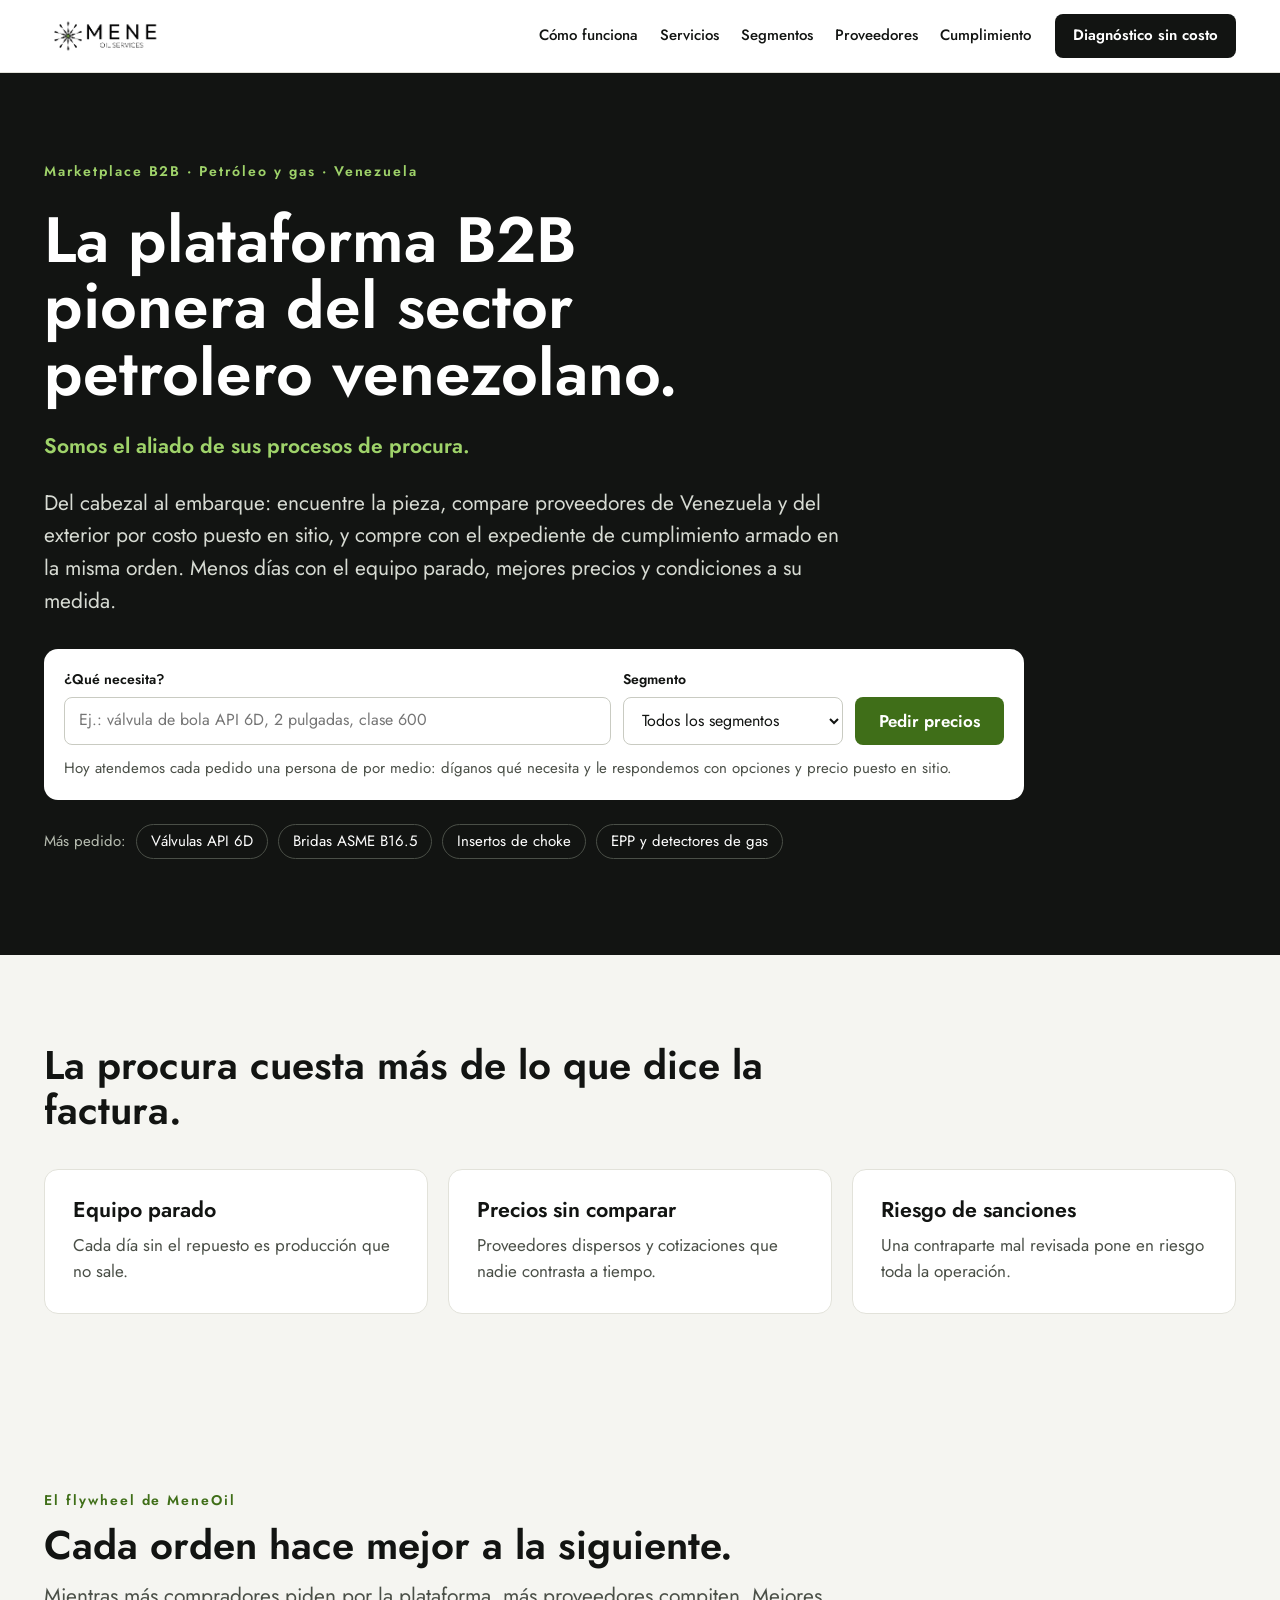
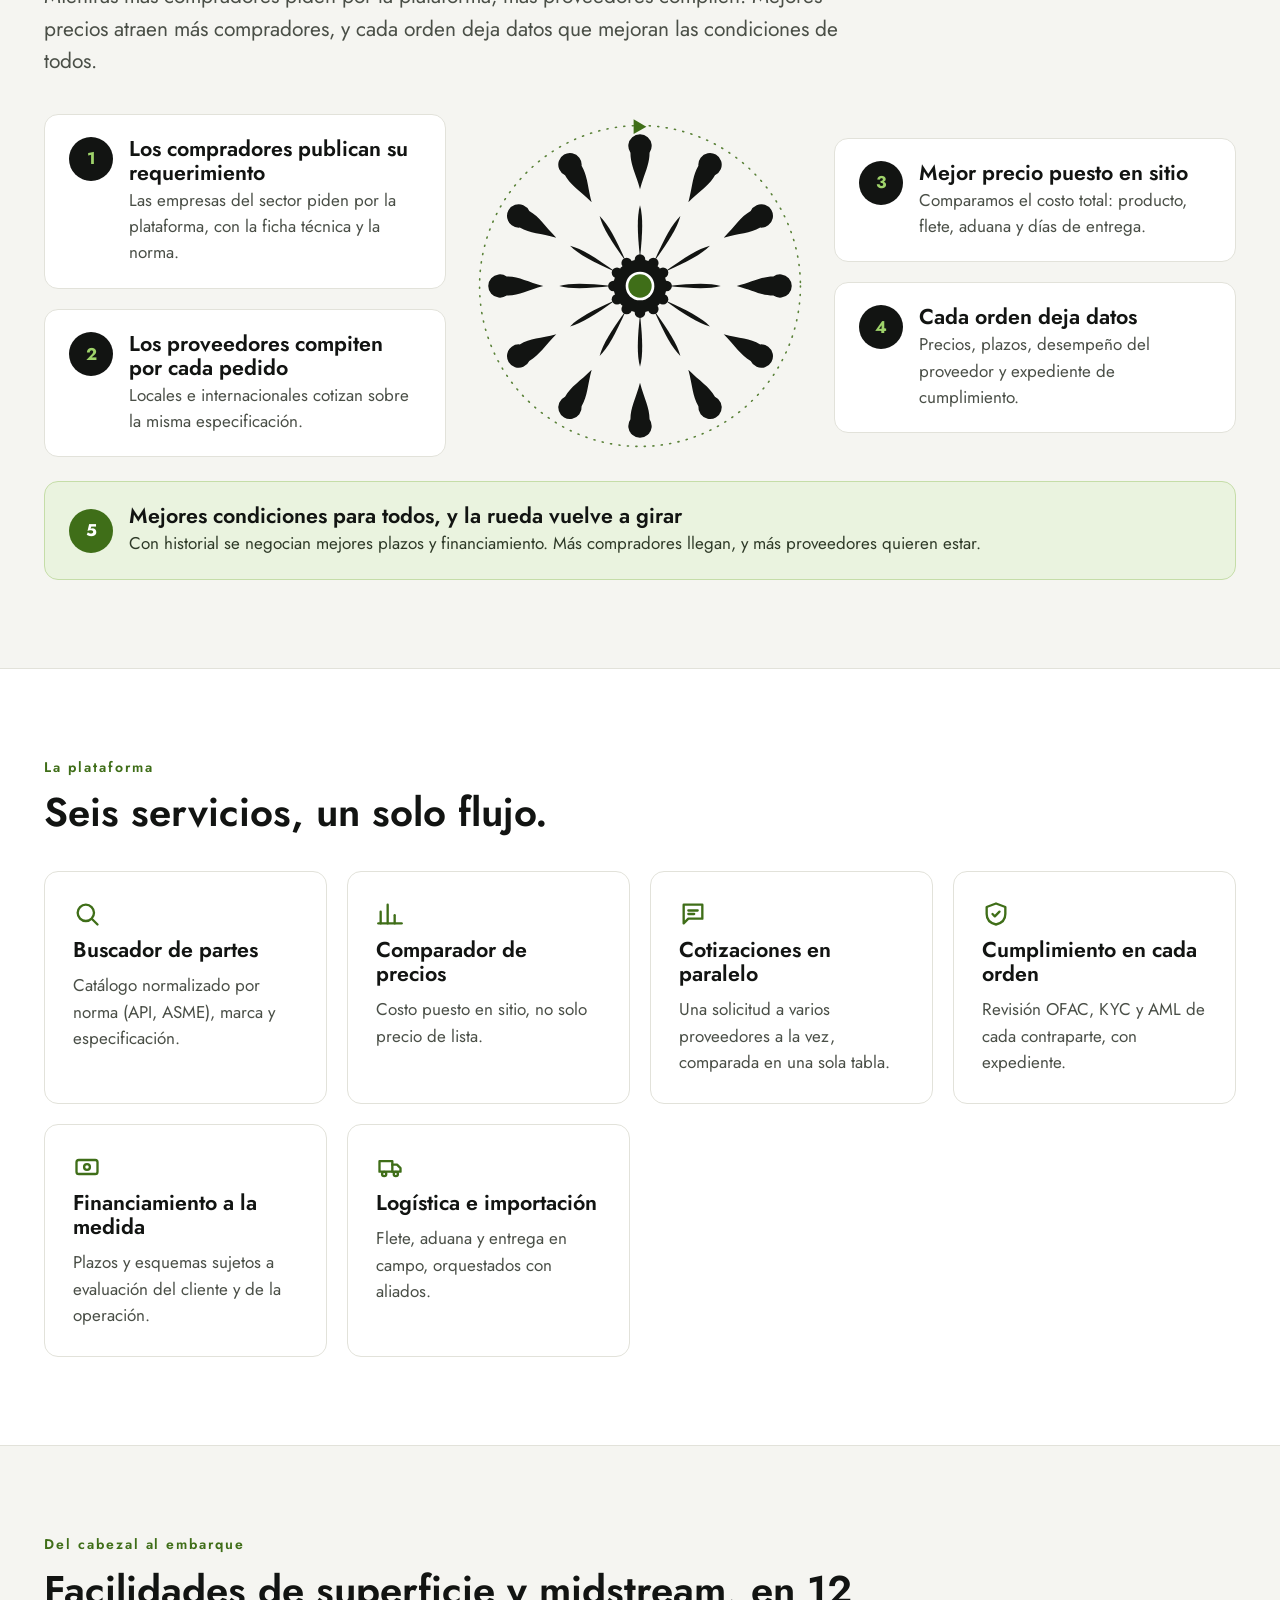
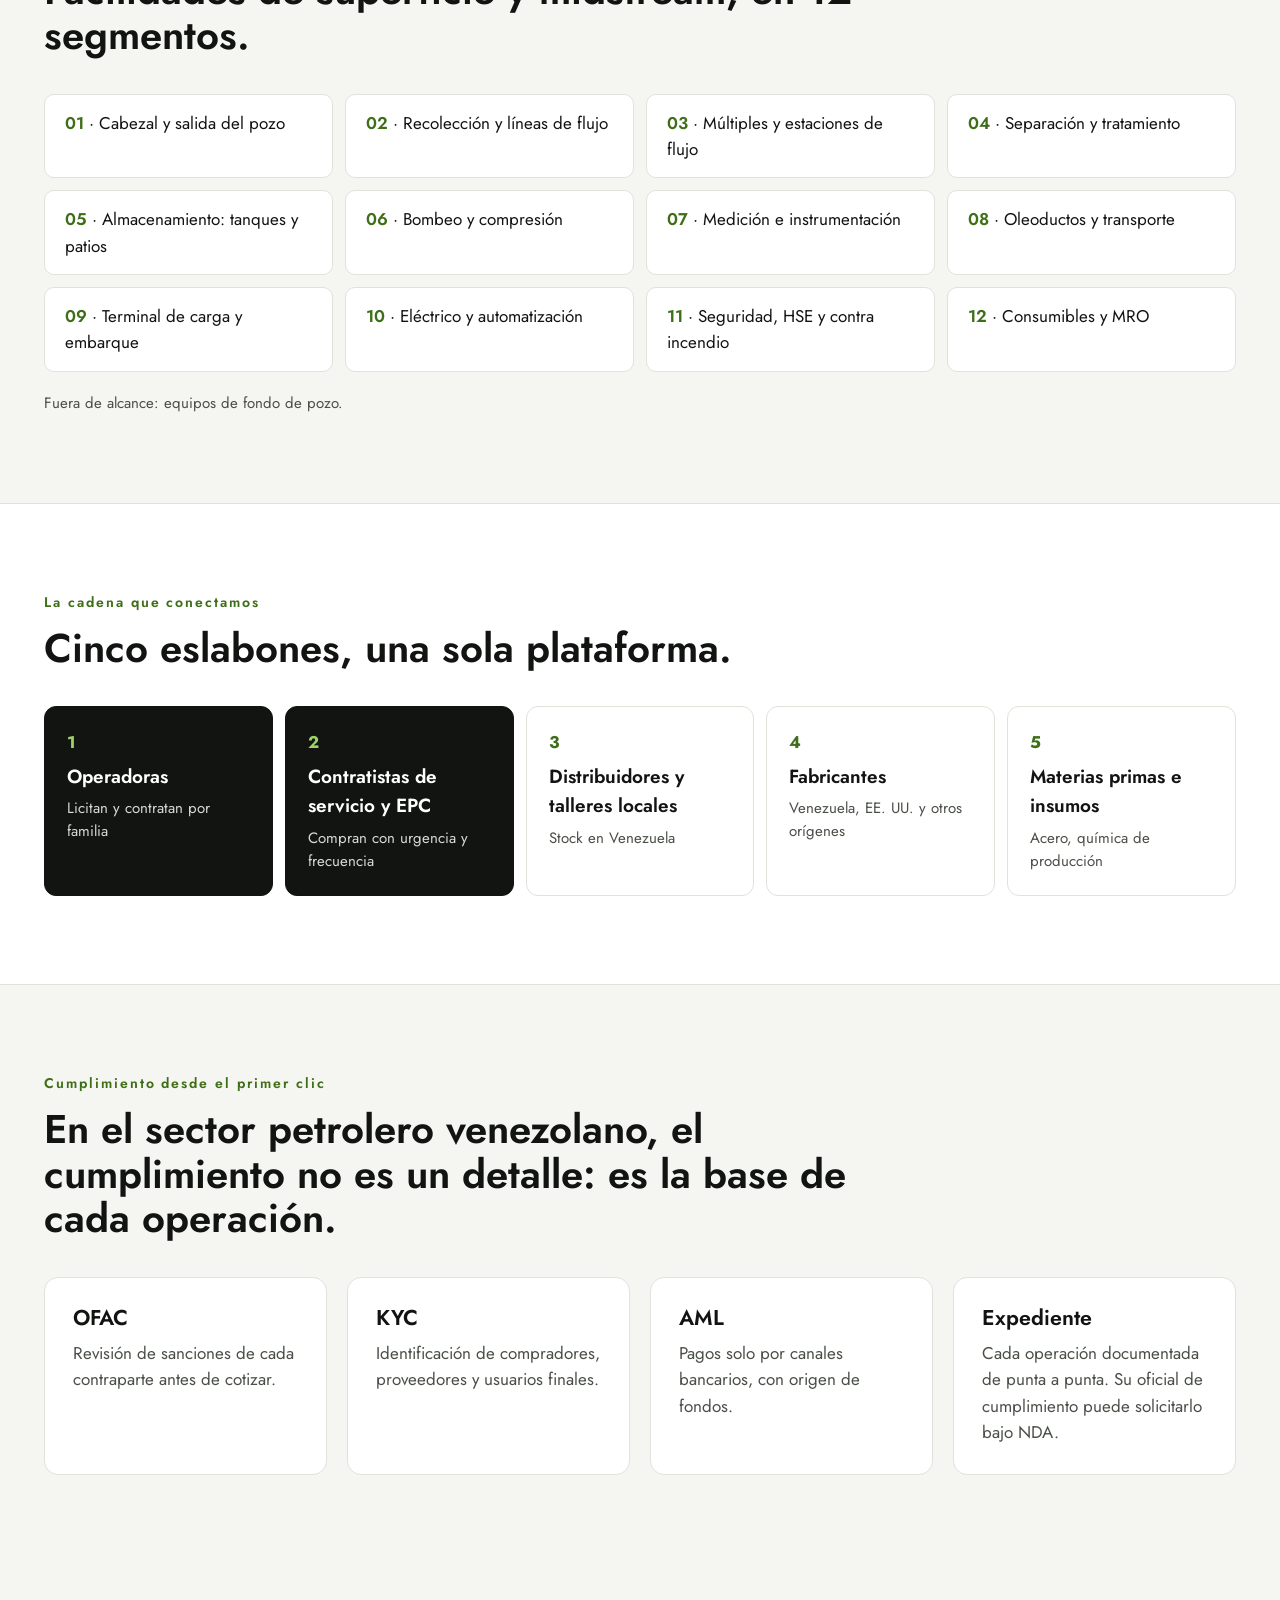
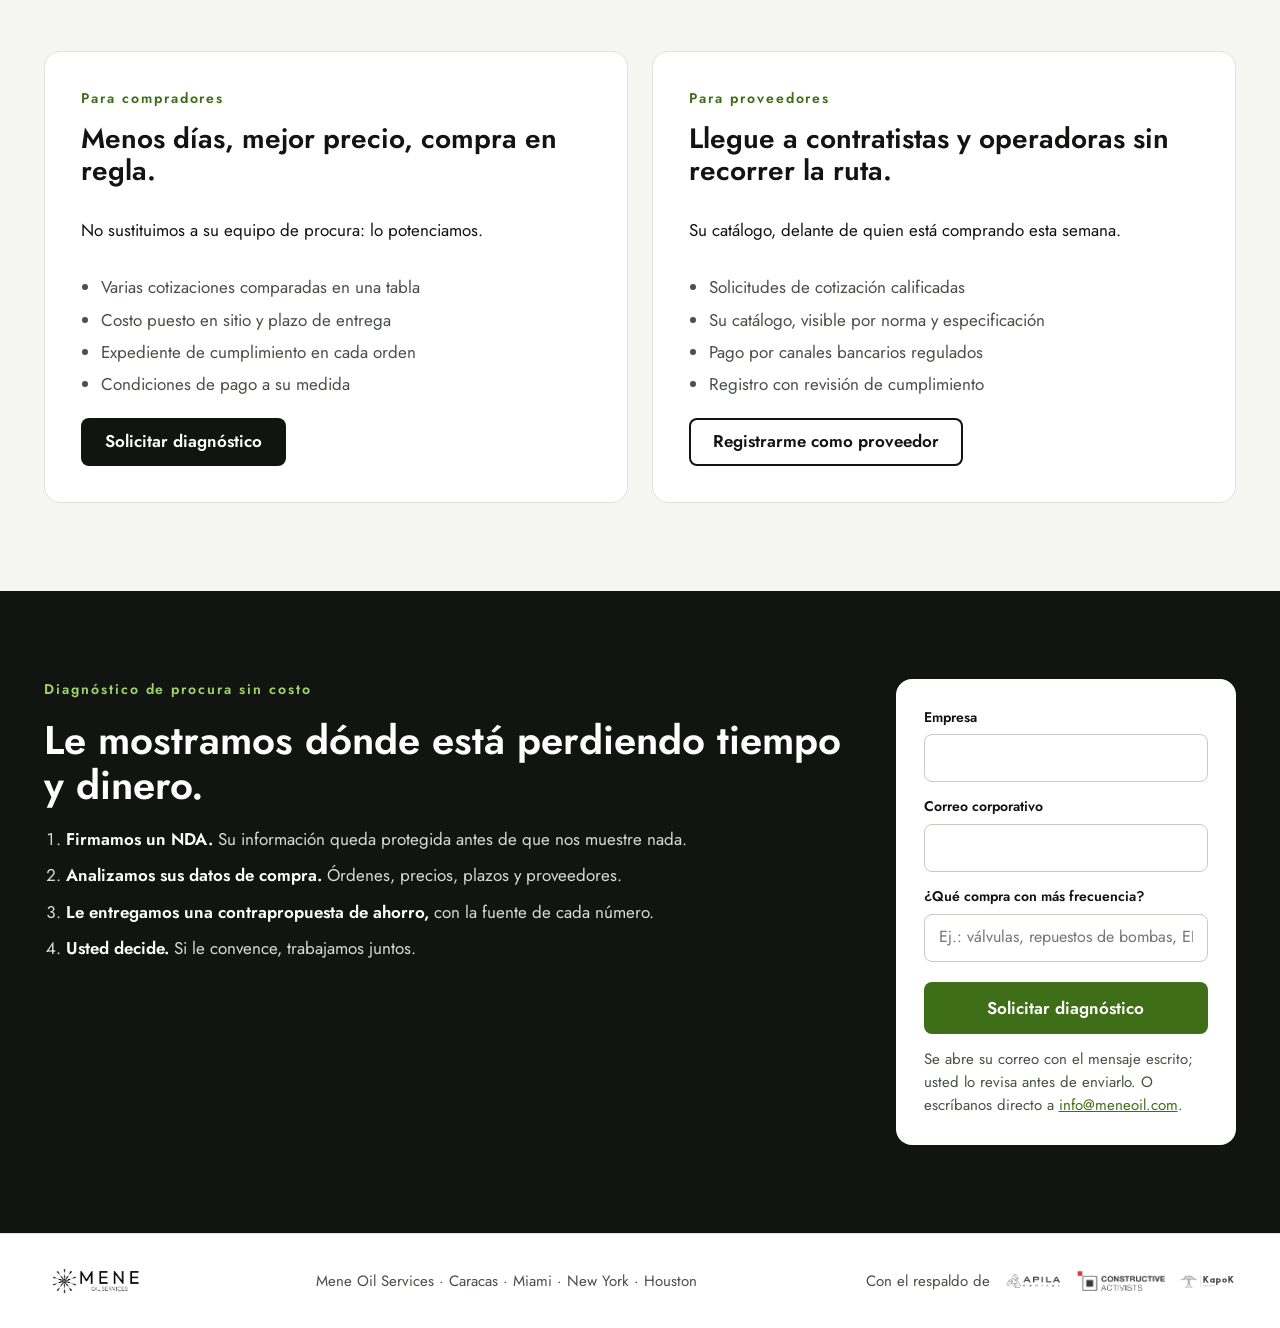
==== commit 627c6ac7: "Pie: Mene Oil Services, Caracas - Miami - New York - Houston, sin el ano" ====
--- a/index.html
+++ b/index.html
@@ -418,14 +418,13 @@
     <span class="foot__mark">
       <img src="assets/mene-logo.png" alt="Mene Oil Services" width="2075" height="682">
     </span>
-    <span>Mene Oil Services, C.A. · Caracas · Nueva York · Houston</span>
+    <span>Mene Oil Services · Caracas · Miami · New York · Houston</span>
     <span class="foot__powered">
       <span>Con el respaldo de</span>
       <img src="assets/apila-capital.png" alt="APILA Capital" width="600" height="203">
       <img src="assets/constructive-activists.png" alt="Constructive Activists" width="362" height="82">
       <img src="assets/kapok-partners.svg" alt="KapoK Partners" width="707" height="250">
     </span>
-    <span>© 2026</span>
   </div>
 </footer>
 
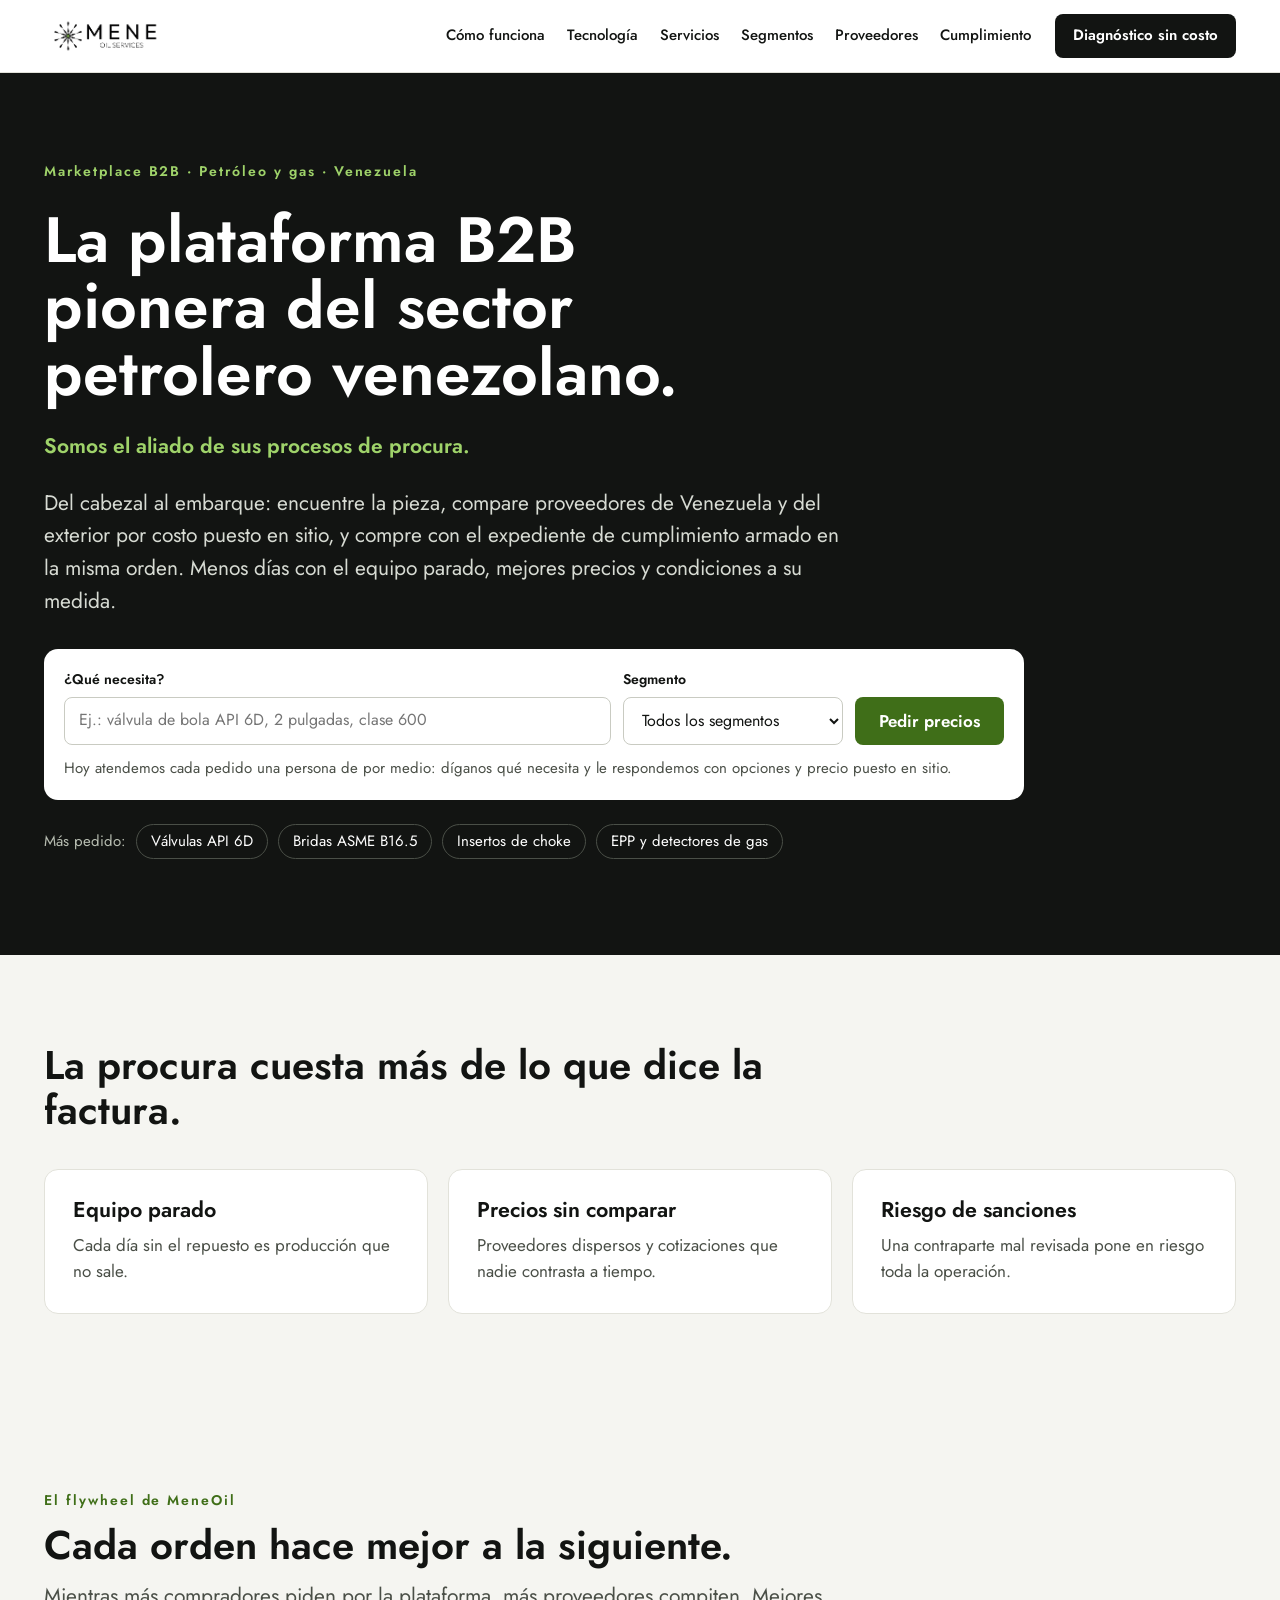
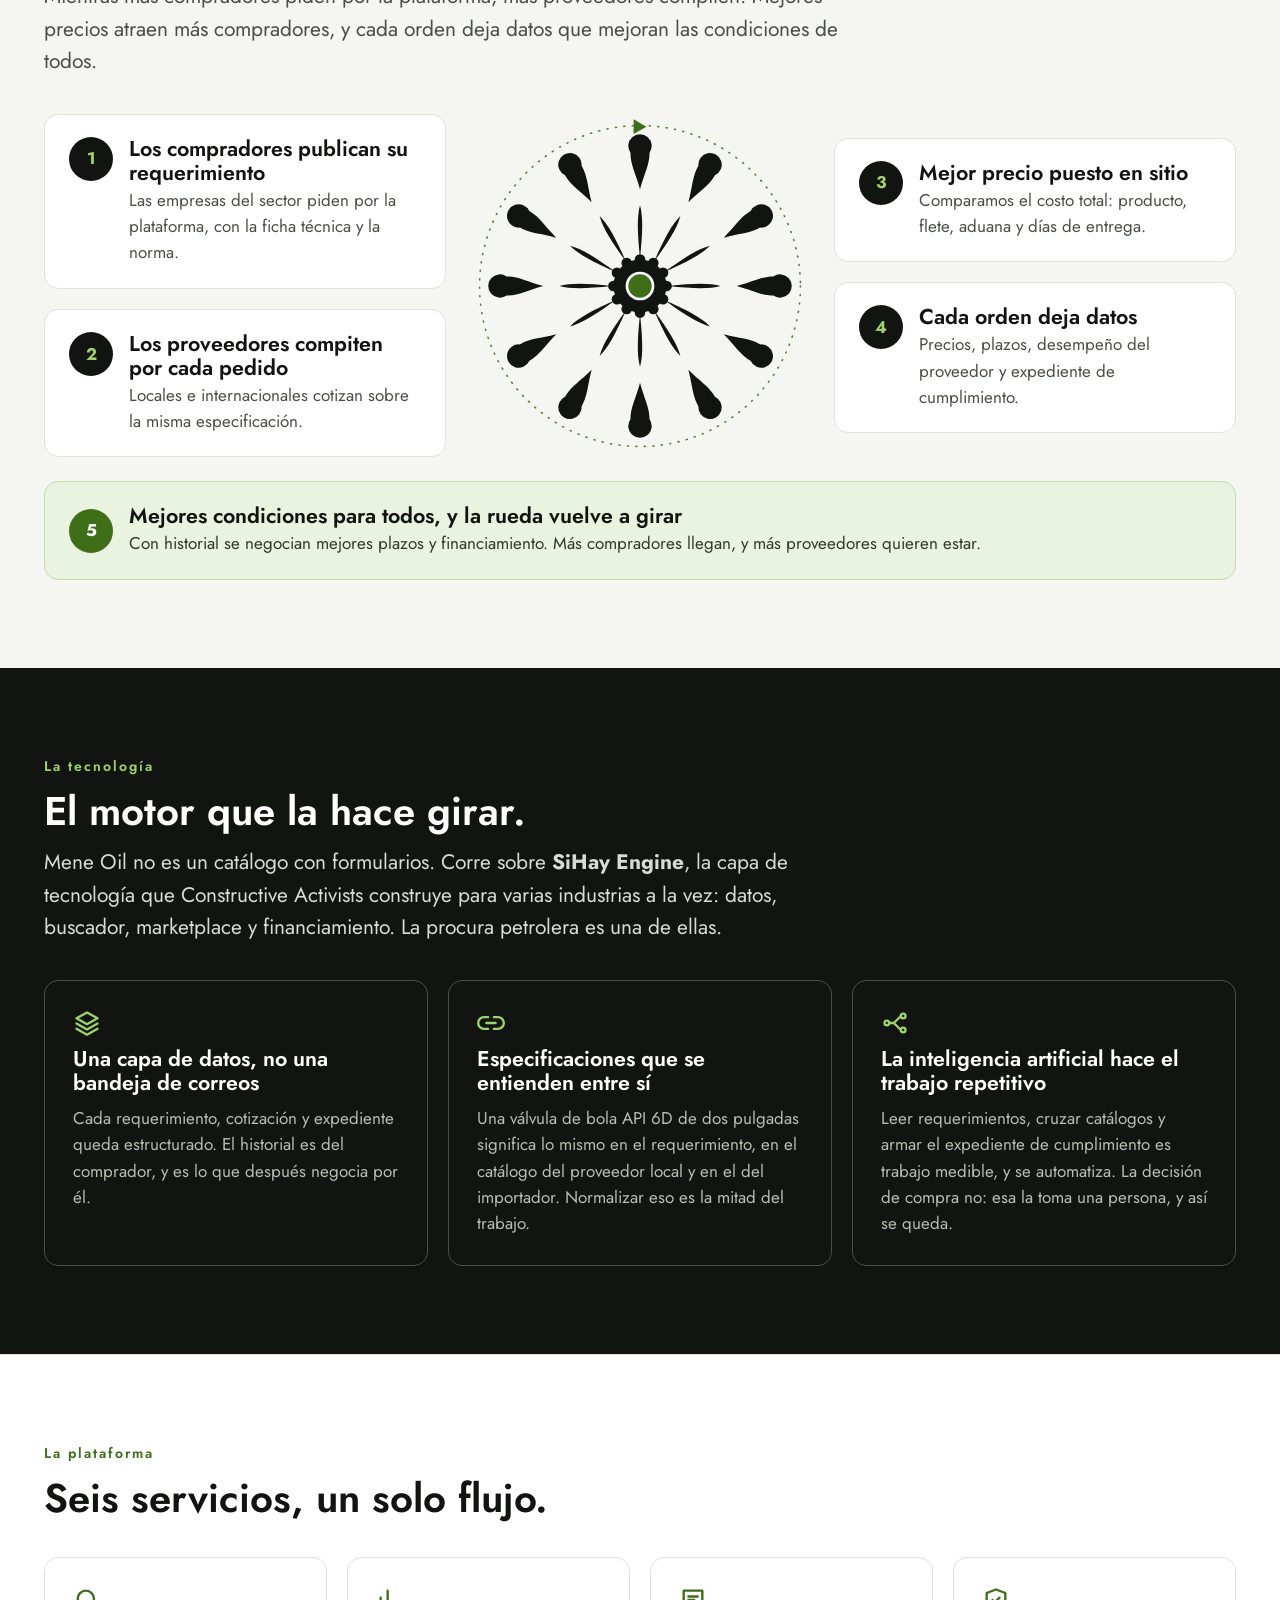
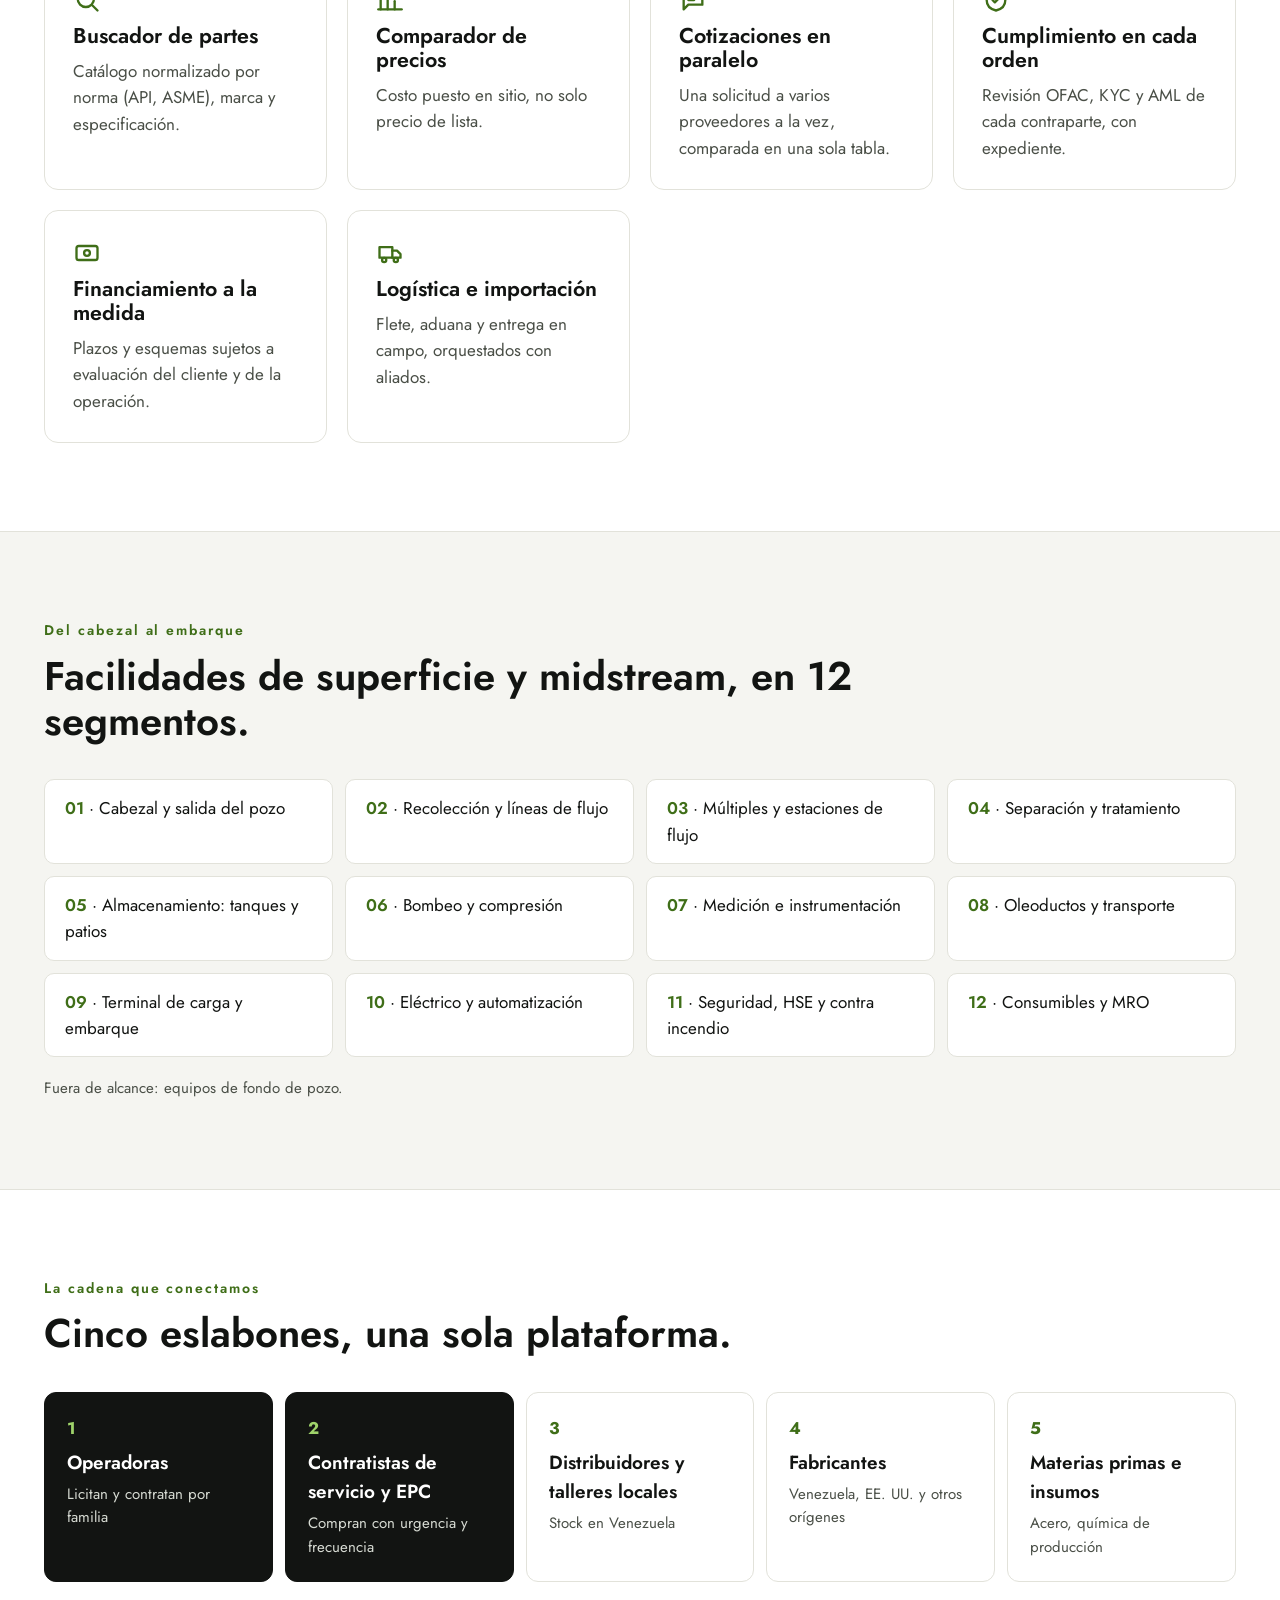
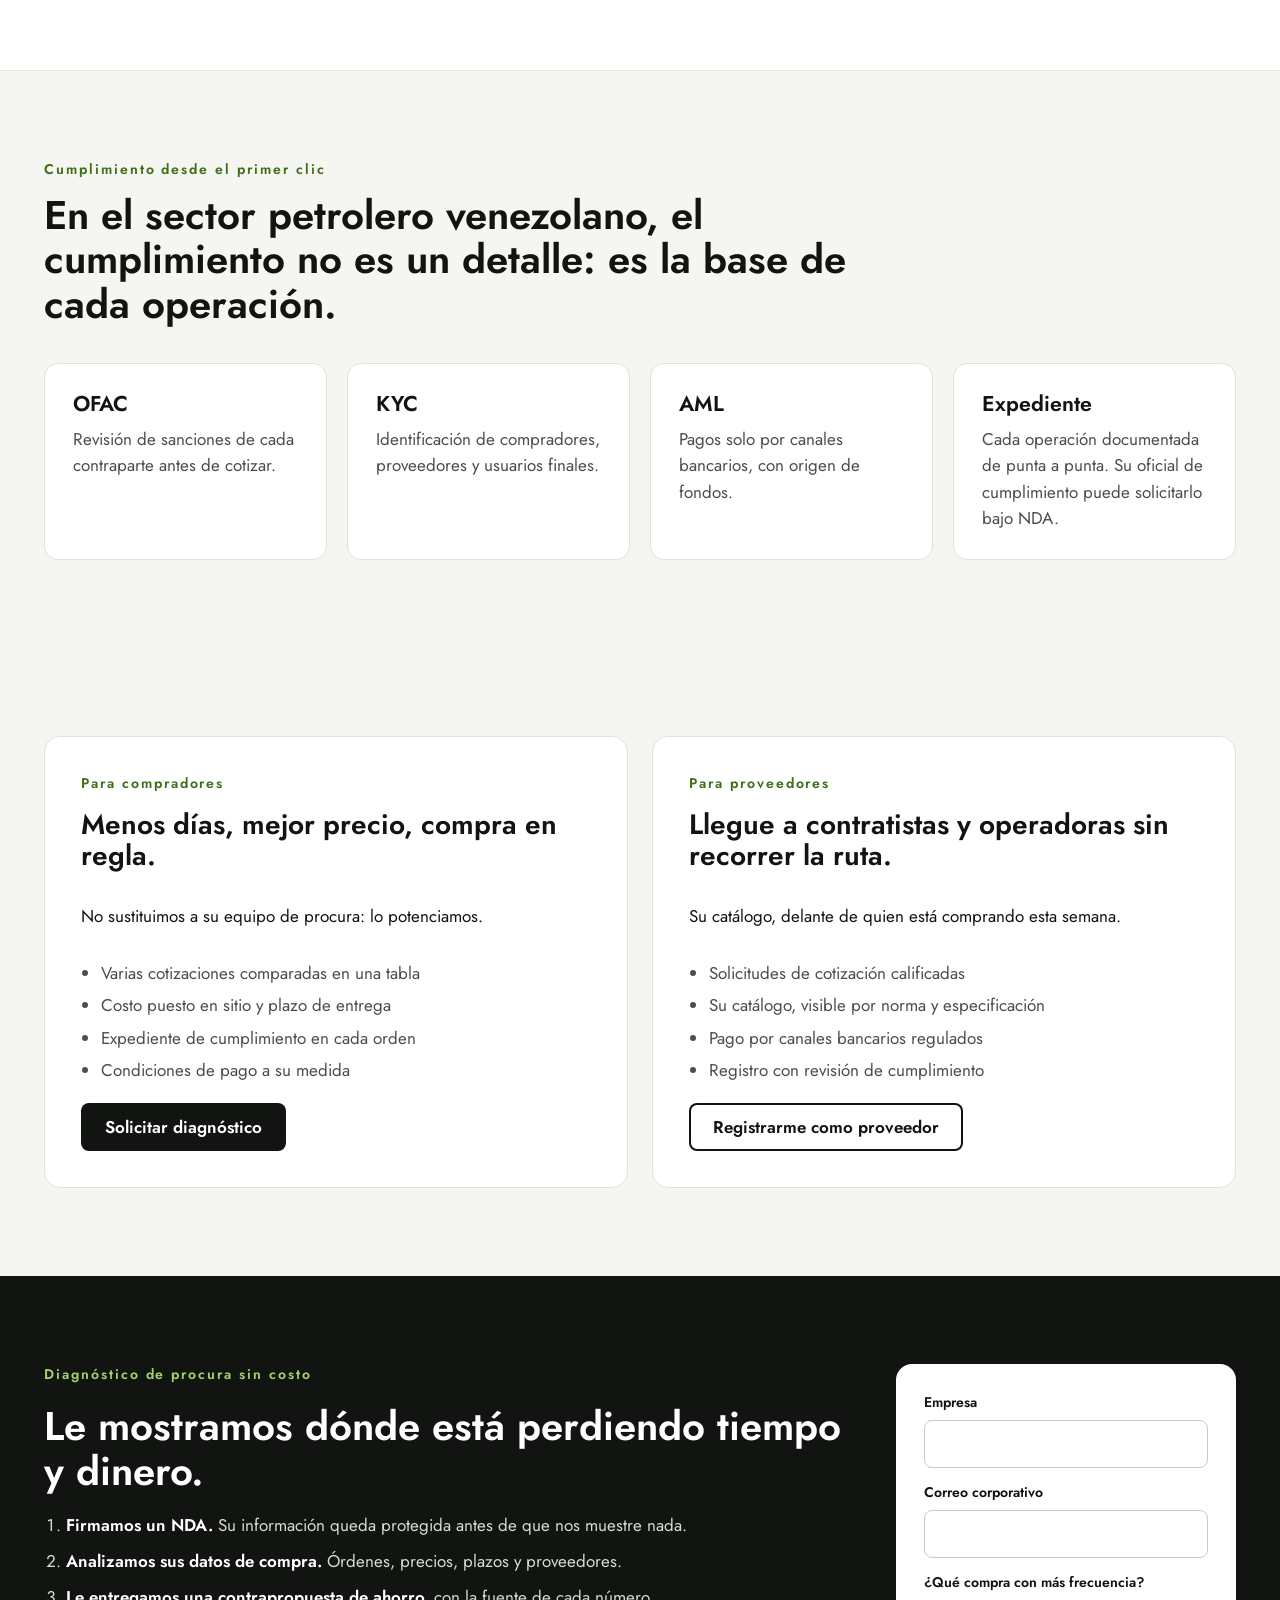
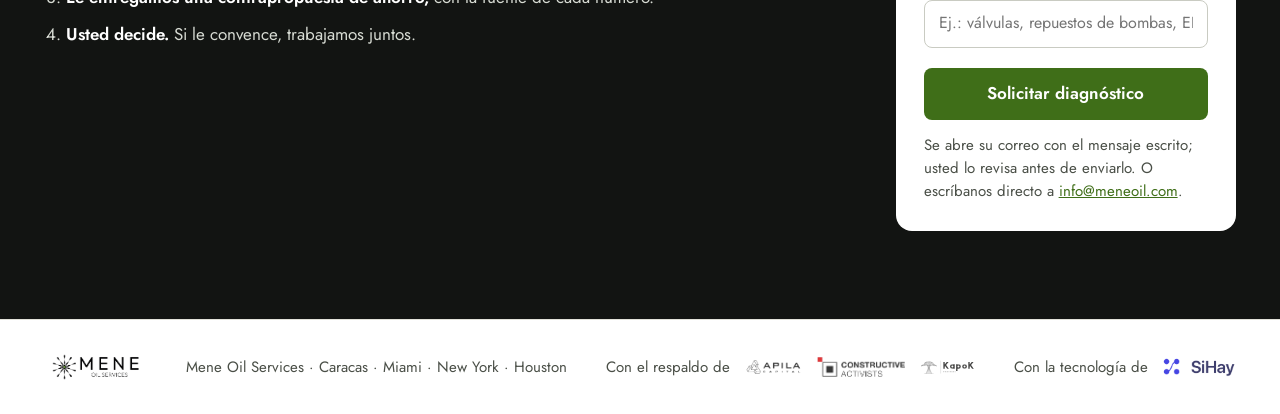
==== commit 41cac27f: "Seccion de tecnologia e IA, y SiHay en el pie" ====
--- a/index.html
+++ b/index.html
@@ -33,6 +33,7 @@
     </a>
     <nav class="nav" aria-label="Principal">
       <a href="#como-funciona">Cómo funciona</a>
+      <a href="#tecnologia">Tecnología</a>
       <a href="#servicios">Servicios</a>
       <a href="#segmentos">Segmentos</a>
       <a href="#proveedores">Proveedores</a>
@@ -217,6 +218,49 @@
     </div>
   </section>
 
+  <section class="band band--dark" id="tecnologia">
+    <div class="wrap">
+      <div class="intro">
+        <p class="eyebrow">La tecnología</p>
+        <h2>El motor que la hace girar.</h2>
+        <p class="lede">
+          Mene Oil no es un catálogo con formularios. Corre sobre
+          <strong>SiHay Engine</strong>, la capa de tecnología que Constructive
+          Activists construye para varias industrias a la vez: datos, buscador,
+          marketplace y financiamiento. La procura petrolera es una de ellas.
+        </p>
+      </div>
+      <div class="grid grid--3">
+        <div class="card">
+          <svg width="28" height="28" viewBox="0 0 24 24" fill="none" stroke="currentColor" stroke-width="2" stroke-linecap="round" stroke-linejoin="round" aria-hidden="true"><path d="M12 3l9 5-9 5-9-5z"/><path d="M3 12.5l9 5 9-5"/><path d="M3 17l9 5 9-5"/></svg>
+          <h3>Una capa de datos, no una bandeja de correos</h3>
+          <p>
+            Cada requerimiento, cotización y expediente queda estructurado. El
+            historial es del comprador, y es lo que después negocia por él.
+          </p>
+        </div>
+        <div class="card">
+          <svg width="28" height="28" viewBox="0 0 24 24" fill="none" stroke="currentColor" stroke-width="2" stroke-linecap="round" stroke-linejoin="round" aria-hidden="true"><path d="M9.5 7H6a5 5 0 0 0 0 10h3.5"/><path d="M14.5 7H18a5 5 0 0 1 0 10h-3.5"/><path d="M8 12h8"/></svg>
+          <h3>Especificaciones que se entienden entre sí</h3>
+          <p>
+            Una válvula de bola API 6D de dos pulgadas significa lo mismo en el
+            requerimiento, en el catálogo del proveedor local y en el del
+            importador. Normalizar eso es la mitad del trabajo.
+          </p>
+        </div>
+        <div class="card">
+          <svg width="28" height="28" viewBox="0 0 24 24" fill="none" stroke="currentColor" stroke-width="2" stroke-linecap="round" stroke-linejoin="round" aria-hidden="true"><circle cx="5" cy="12" r="2"/><circle cx="19" cy="6" r="2"/><circle cx="19" cy="18" r="2"/><path d="M7 12h4l6-6"/><path d="M11 12l6 6"/></svg>
+          <h3>La inteligencia artificial hace el trabajo repetitivo</h3>
+          <p>
+            Leer requerimientos, cruzar catálogos y armar el expediente de
+            cumplimiento es trabajo medible, y se automatiza. La decisión de
+            compra no: esa la toma una persona, y así se queda.
+          </p>
+        </div>
+      </div>
+    </div>
+  </section>
+
   <section class="band band--white" id="servicios">
     <div class="wrap">
       <div class="intro">
@@ -424,6 +468,10 @@
       <img src="assets/apila-capital.png" alt="APILA Capital" width="600" height="203">
       <img src="assets/constructive-activists.png" alt="Constructive Activists" width="362" height="82">
       <img src="assets/kapok-partners.svg" alt="KapoK Partners" width="707" height="250">
+    </span>
+    <span class="foot__powered">
+      <span>Con la tecnología de</span>
+      <img src="assets/sihay.png" alt="SiHay" width="425" height="115">
     </span>
   </div>
 </footer>
--- a/styles.css
+++ b/styles.css
@@ -290,6 +290,11 @@
 .card p { margin: 0; color: var(--ink-2); }
 .card svg { color: var(--green); }
 
+/* Sobre fondo oscuro la tarjeta blanca pesa demasiado: se queda el borde. */
+.band--dark .card { background: transparent; border-color: var(--dark-rule); }
+.band--dark .card p { color: var(--on-dark-2); }
+.band--dark .card svg { color: var(--green-lit); }
+
 /* ------------------------------------------------- flywheel: la estrella */
 
 .wheel {
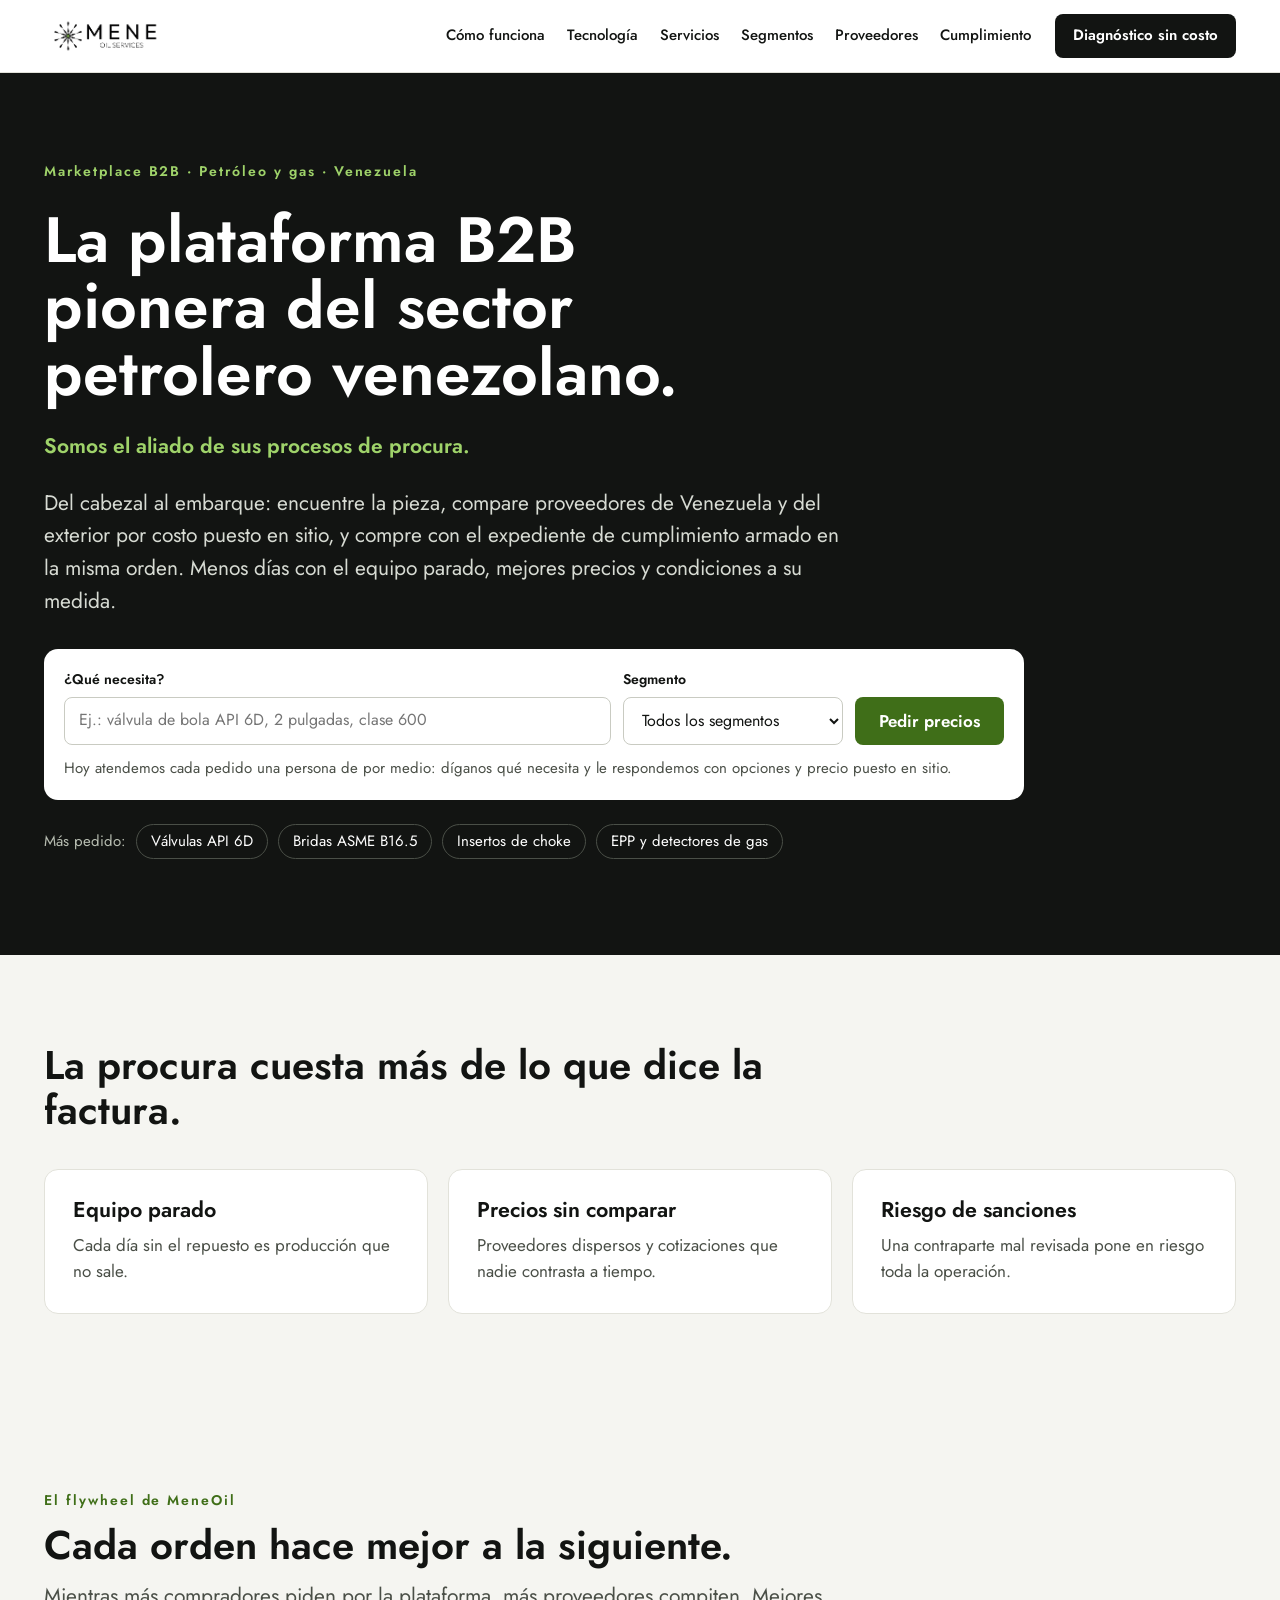
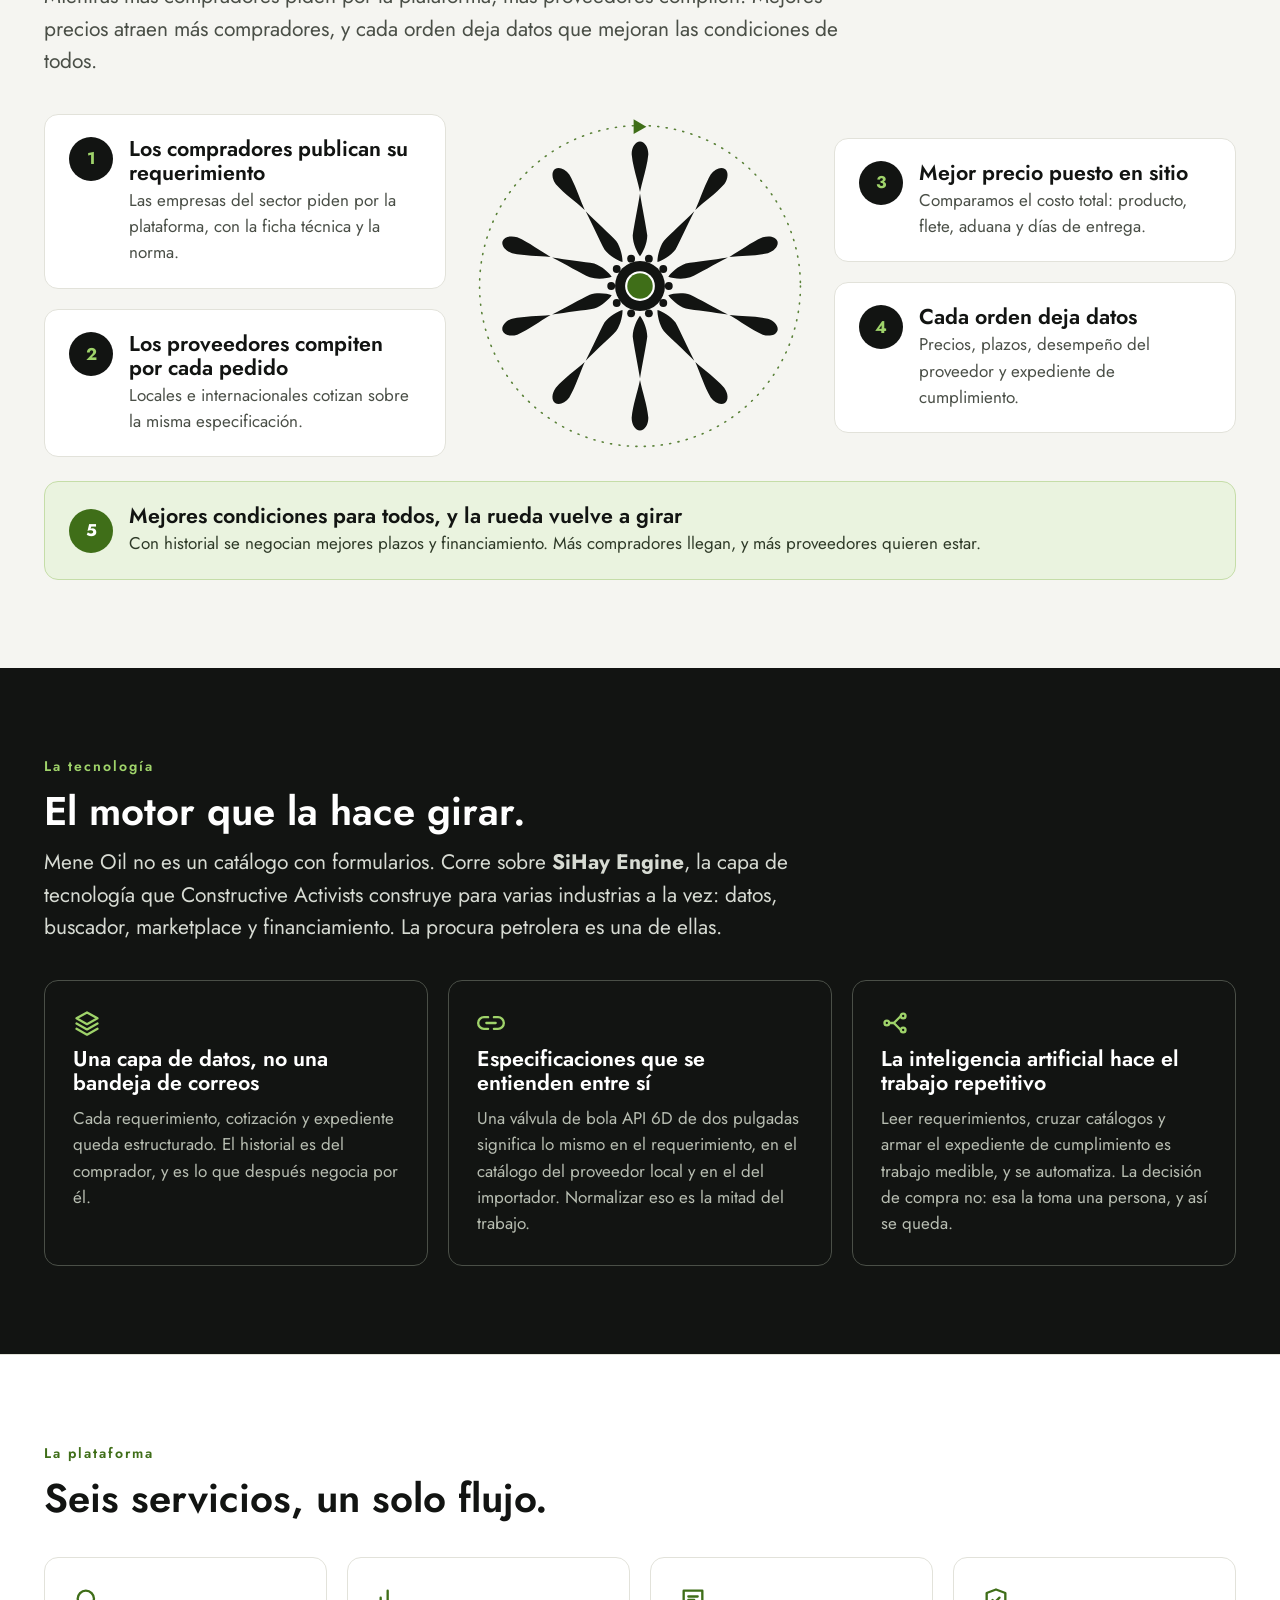
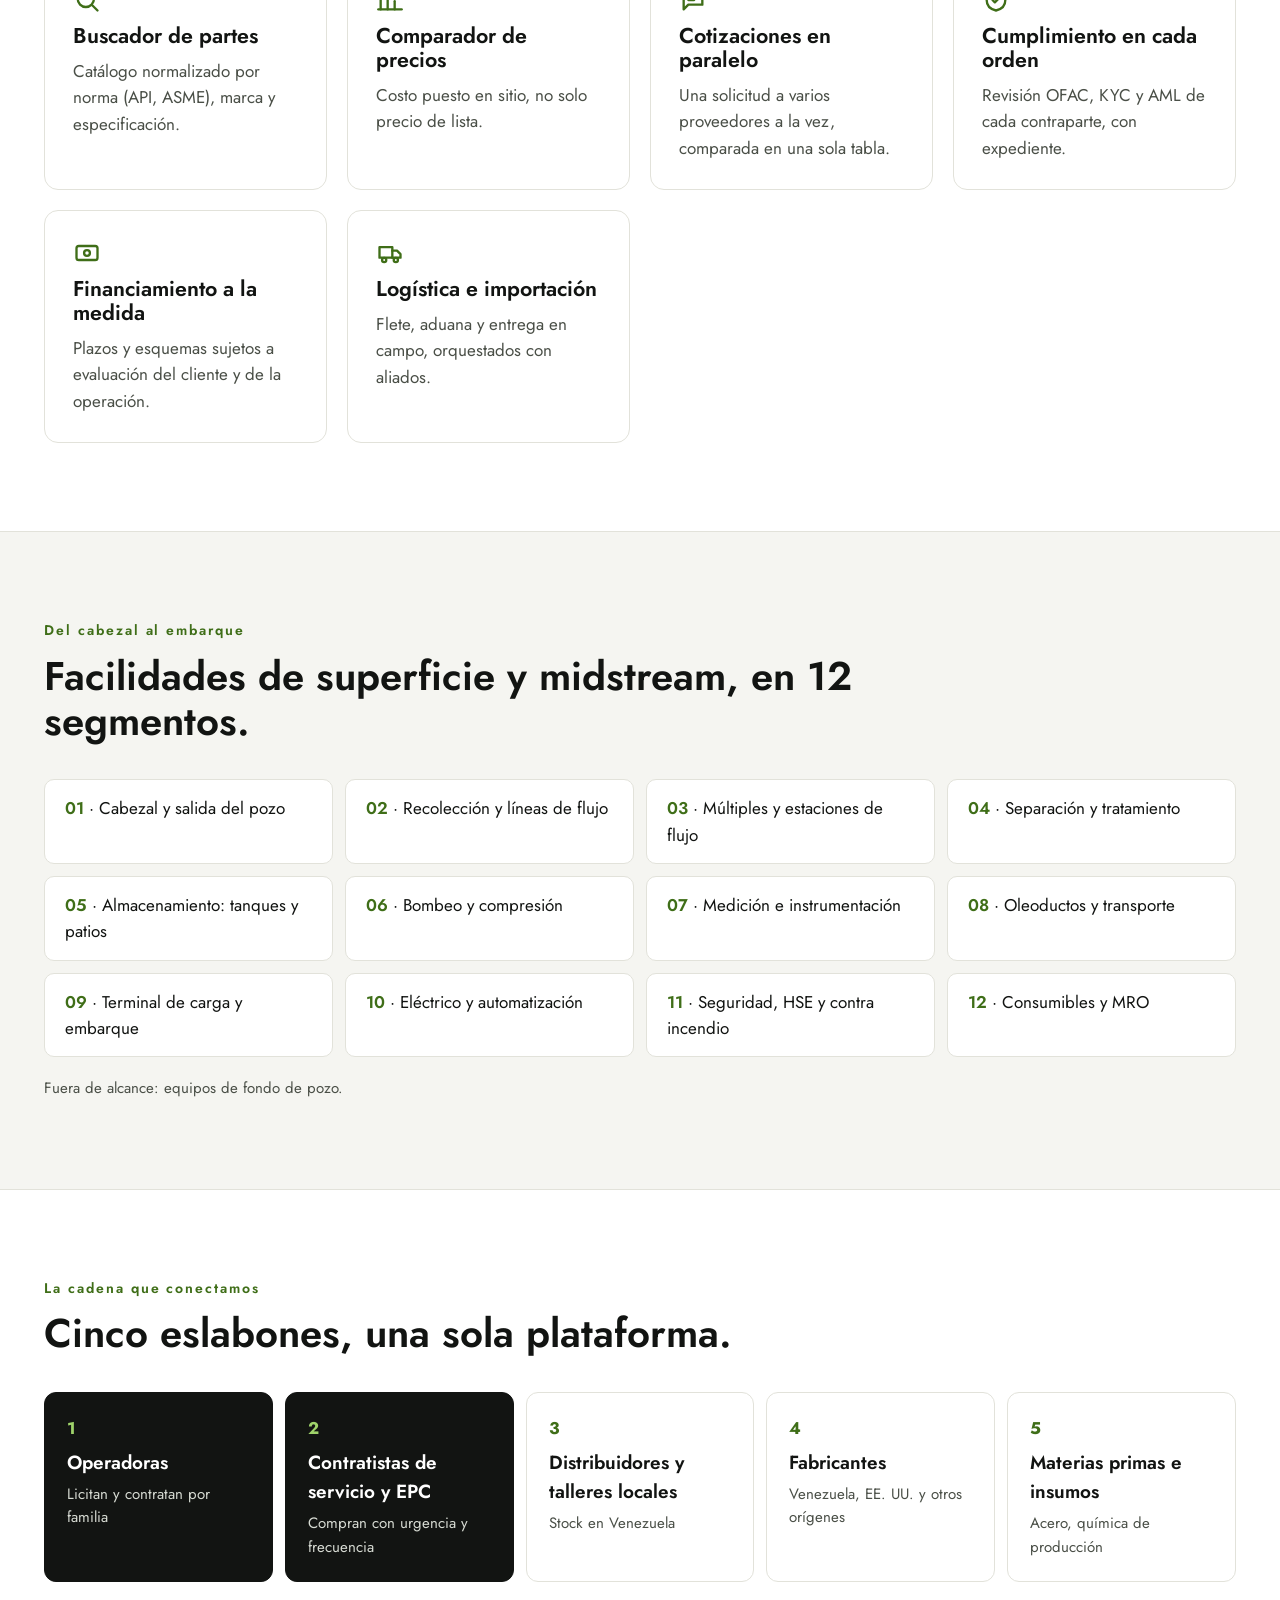
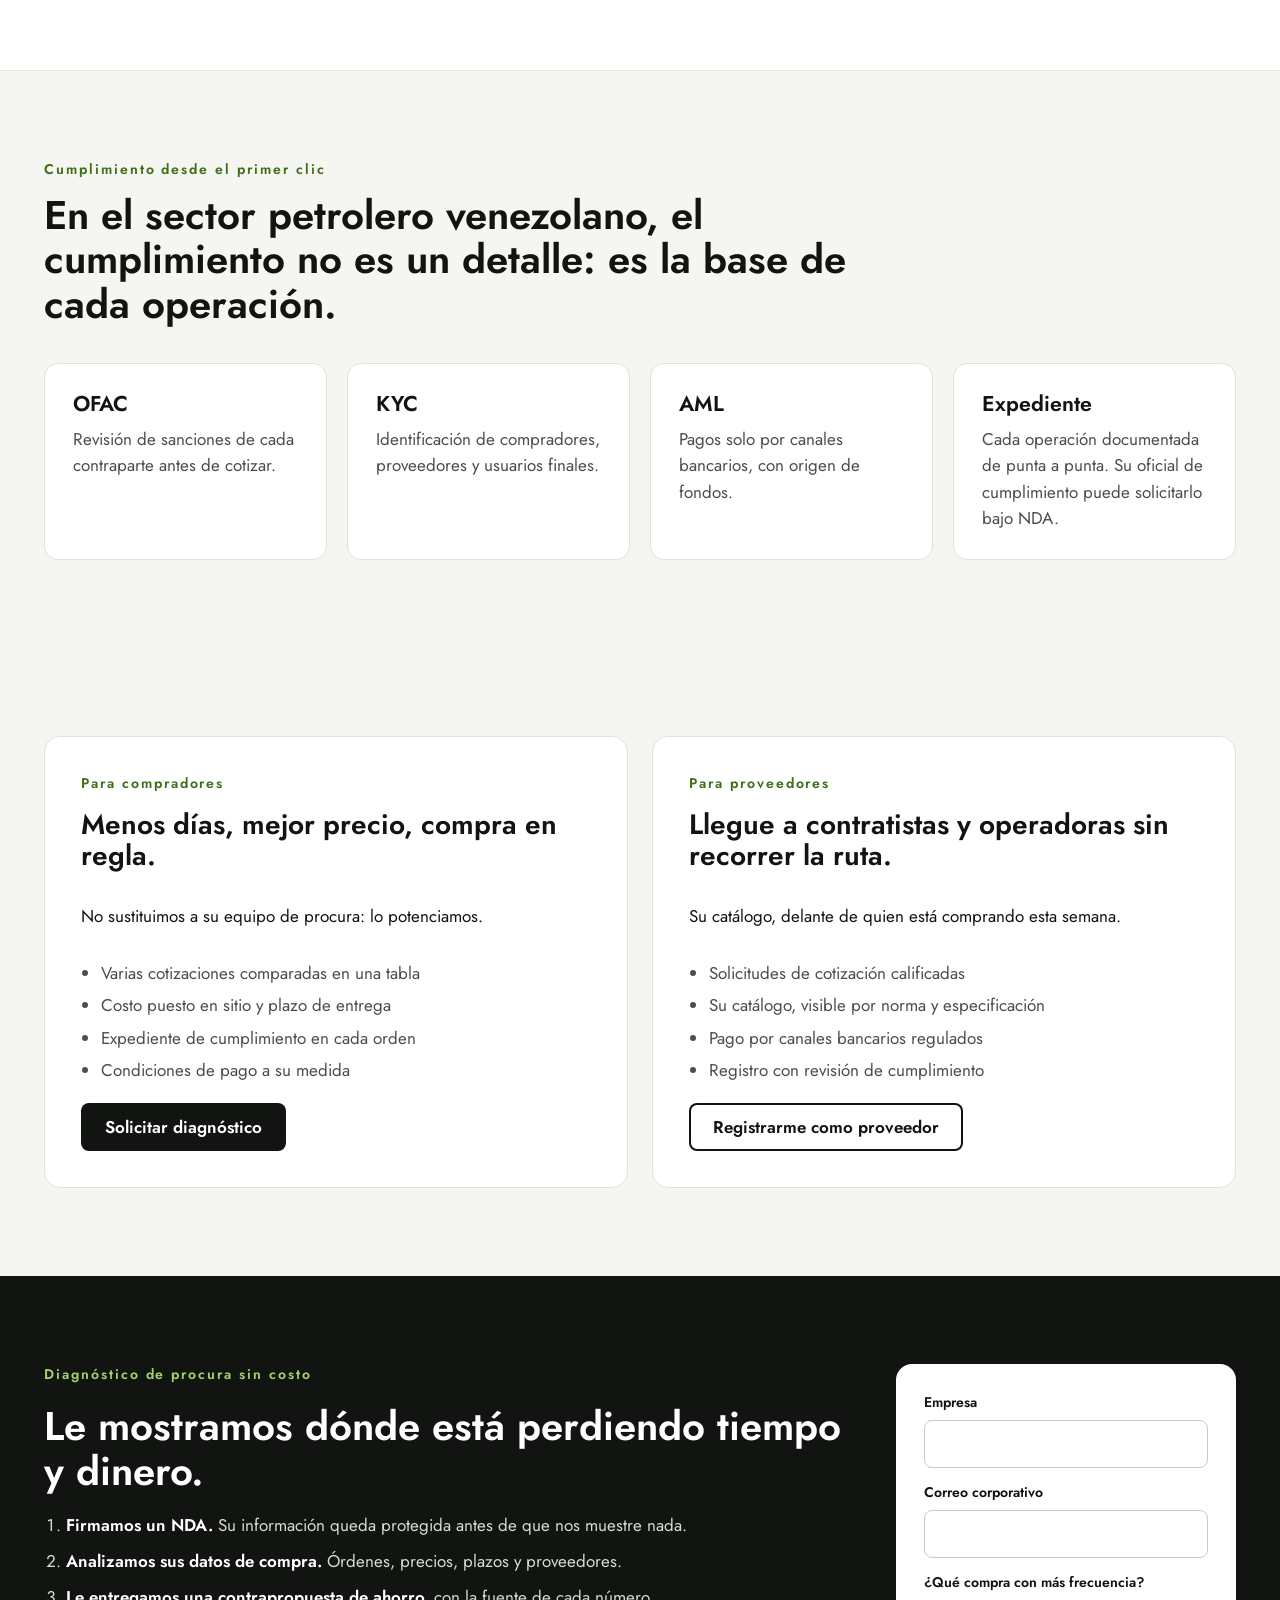
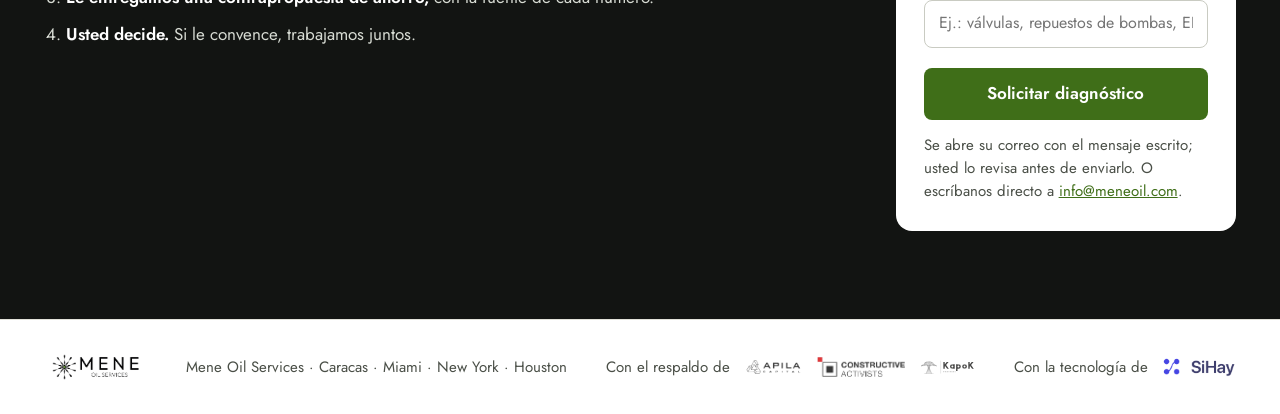
==== commit 48307245: "La estrella, medida sobre el PNG: diez radios" ====
--- a/index.html
+++ b/index.html
@@ -145,11 +145,12 @@
         </div>
 
         <svg class="star" viewBox="0 0 640 640" role="img"
-             aria-label="La estrella de MENE como rueda: un centro del que salen doce radios, girando.">
+             aria-label="La estrella de MENE como rueda: un centro del que salen diez radios, girando.">
+          
           <defs>
             <g id="rayo">
-              <path class="star__ray" d="M0,-53 C5,-100 6,-130 0,-152 C-6,-130 -5,-100 0,-53 Z"/>
-              <path class="star__ray" d="M0,-182 C8,-212 18,-228 18,-251 A22,22 0 1 0 -18,-251 C-18,-228 -8,-212 0,-182 Z"/>
+              <path class="star__ray" d="M0,-56 C5,-62 13.7,-80 13.7,-95 C11.5,-113 4.2,-147 0,-174 C-4.2,-147 -11.5,-113 -13.7,-95 C-13.7,-80 -5,-62 0,-56 Z"/>
+              <path class="star__ray" d="M0,-177 C5,-201 13.2,-223 15.7,-248 C15.7,-261.3 8.7,-272 0,-272 C-8.7,-272 -15.7,-261.3 -15.7,-248 C-13.2,-223 -5,-201 0,-177 Z"/>
             </g>
           </defs>
 
@@ -160,33 +161,29 @@
 
           <g transform="translate(320,320)">
             <use href="#rayo" transform="rotate(0)"/>
-            <use href="#rayo" transform="rotate(30)"/>
-            <use href="#rayo" transform="rotate(60)"/>
-            <use href="#rayo" transform="rotate(90)"/>
-            <use href="#rayo" transform="rotate(120)"/>
-            <use href="#rayo" transform="rotate(150)"/>
+            <use href="#rayo" transform="rotate(36)"/>
+            <use href="#rayo" transform="rotate(72)"/>
+            <use href="#rayo" transform="rotate(108)"/>
+            <use href="#rayo" transform="rotate(144)"/>
             <use href="#rayo" transform="rotate(180)"/>
-            <use href="#rayo" transform="rotate(210)"/>
-            <use href="#rayo" transform="rotate(240)"/>
-            <use href="#rayo" transform="rotate(270)"/>
-            <use href="#rayo" transform="rotate(300)"/>
-            <use href="#rayo" transform="rotate(330)"/>
-
-            <circle class="star__cog" cx="0" cy="-50" r="10"/>
-            <circle class="star__cog" cx="25" cy="-43.3" r="10"/>
-            <circle class="star__cog" cx="43.3" cy="-25" r="10"/>
-            <circle class="star__cog" cx="50" cy="0" r="10"/>
-            <circle class="star__cog" cx="43.3" cy="25" r="10"/>
-            <circle class="star__cog" cx="25" cy="43.3" r="10"/>
-            <circle class="star__cog" cx="0" cy="50" r="10"/>
-            <circle class="star__cog" cx="-25" cy="43.3" r="10"/>
-            <circle class="star__cog" cx="-43.3" cy="25" r="10"/>
-            <circle class="star__cog" cx="-50" cy="0" r="10"/>
-            <circle class="star__cog" cx="-43.3" cy="-25" r="10"/>
-            <circle class="star__cog" cx="-25" cy="-43.3" r="10"/>
-            <circle class="star__cog" cx="0" cy="0" r="50"/>
-            <circle class="star__ring" cx="0" cy="0" r="27"/>
-            <circle class="star__core" cx="0" cy="0" r="22"/>
+            <use href="#rayo" transform="rotate(216)"/>
+            <use href="#rayo" transform="rotate(252)"/>
+            <use href="#rayo" transform="rotate(288)"/>
+            <use href="#rayo" transform="rotate(324)"/>
+
+            <circle class="star__cog" cx="16.7" cy="-51.5" r="7.4"/>
+            <circle class="star__cog" cx="43.8" cy="-31.9" r="7.4"/>
+            <circle class="star__cog" cx="54.2" cy="-0.0" r="7.4"/>
+            <circle class="star__cog" cx="43.8" cy="31.9" r="7.4"/>
+            <circle class="star__cog" cx="16.7" cy="51.5" r="7.4"/>
+            <circle class="star__cog" cx="-16.7" cy="51.5" r="7.4"/>
+            <circle class="star__cog" cx="-43.8" cy="31.9" r="7.4"/>
+            <circle class="star__cog" cx="-54.2" cy="0.0" r="7.4"/>
+            <circle class="star__cog" cx="-43.8" cy="-31.9" r="7.4"/>
+            <circle class="star__cog" cx="-16.7" cy="-51.5" r="7.4"/>
+            <circle class="star__cog" cx="0" cy="0" r="47"/>
+            <circle class="star__ring" cx="0" cy="0" r="28"/>
+            <circle class="star__core" cx="0" cy="0" r="24"/>
           </g>
         </svg>
 
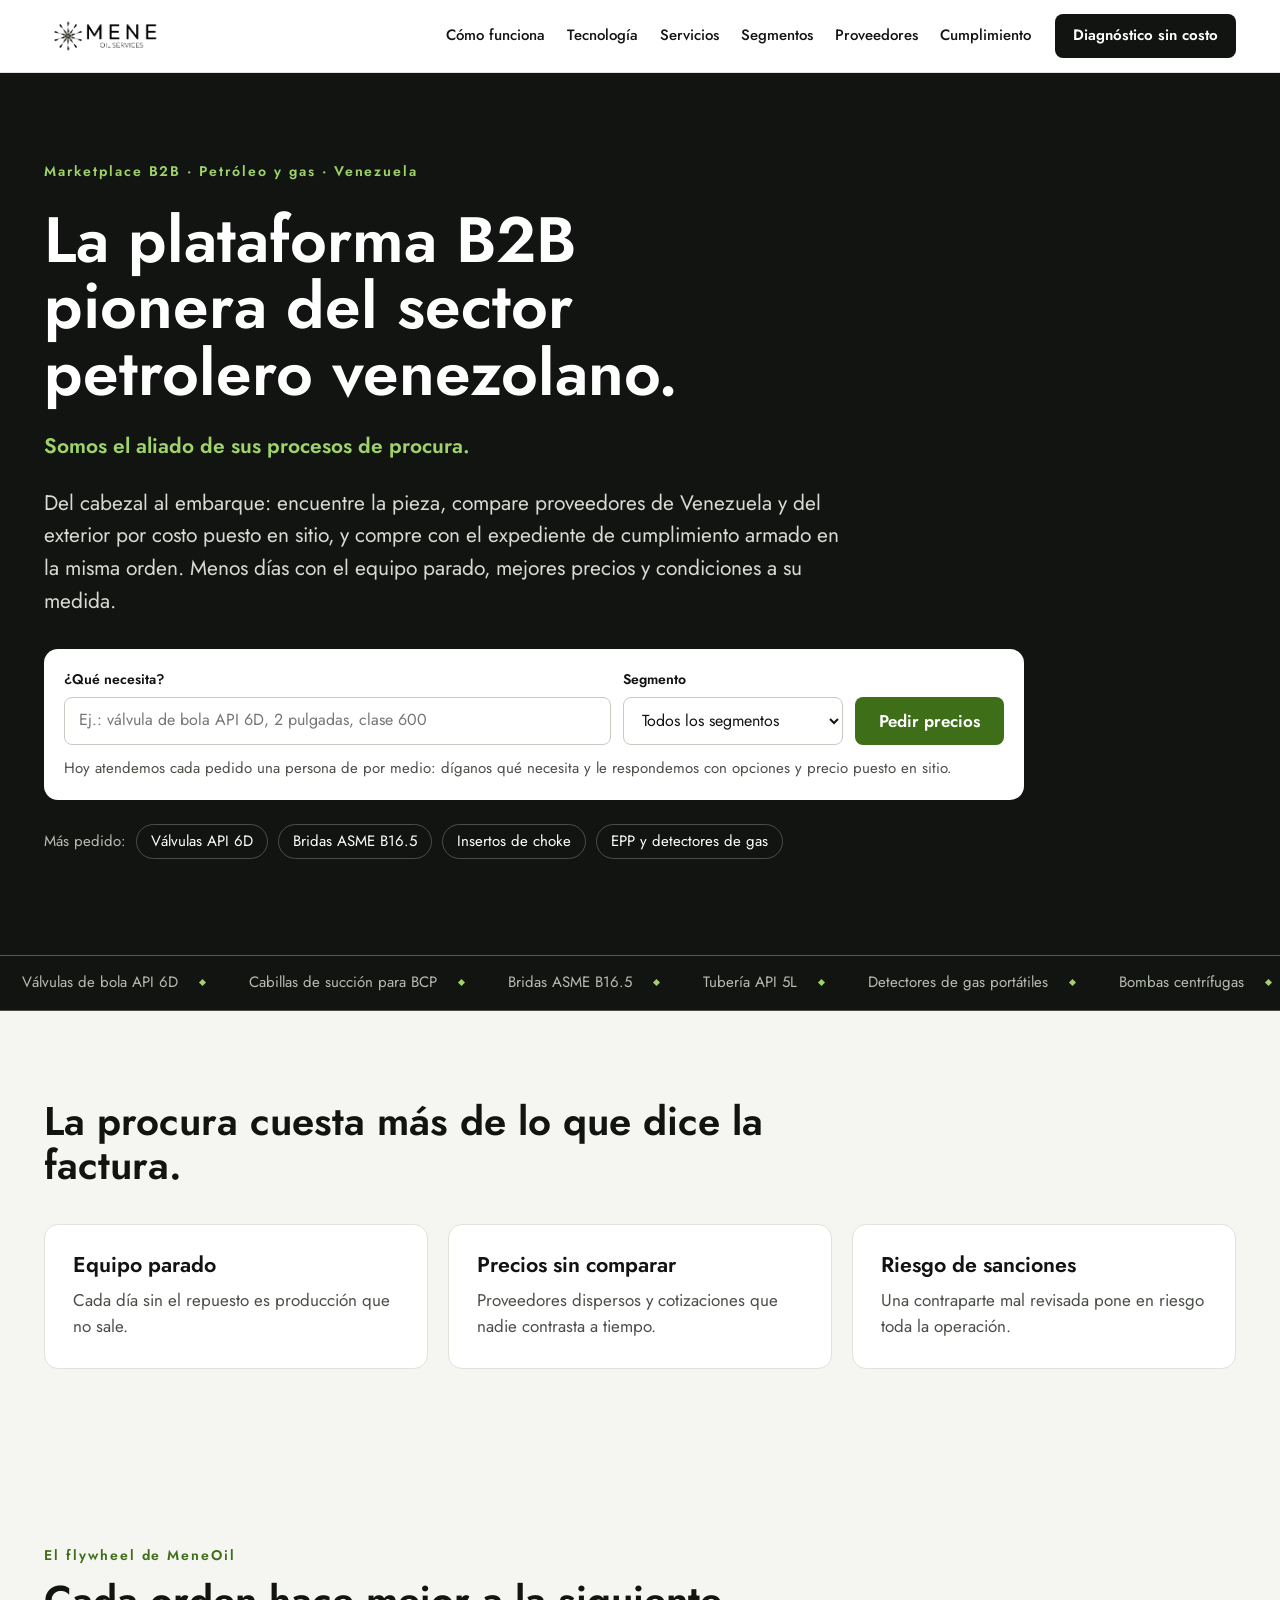
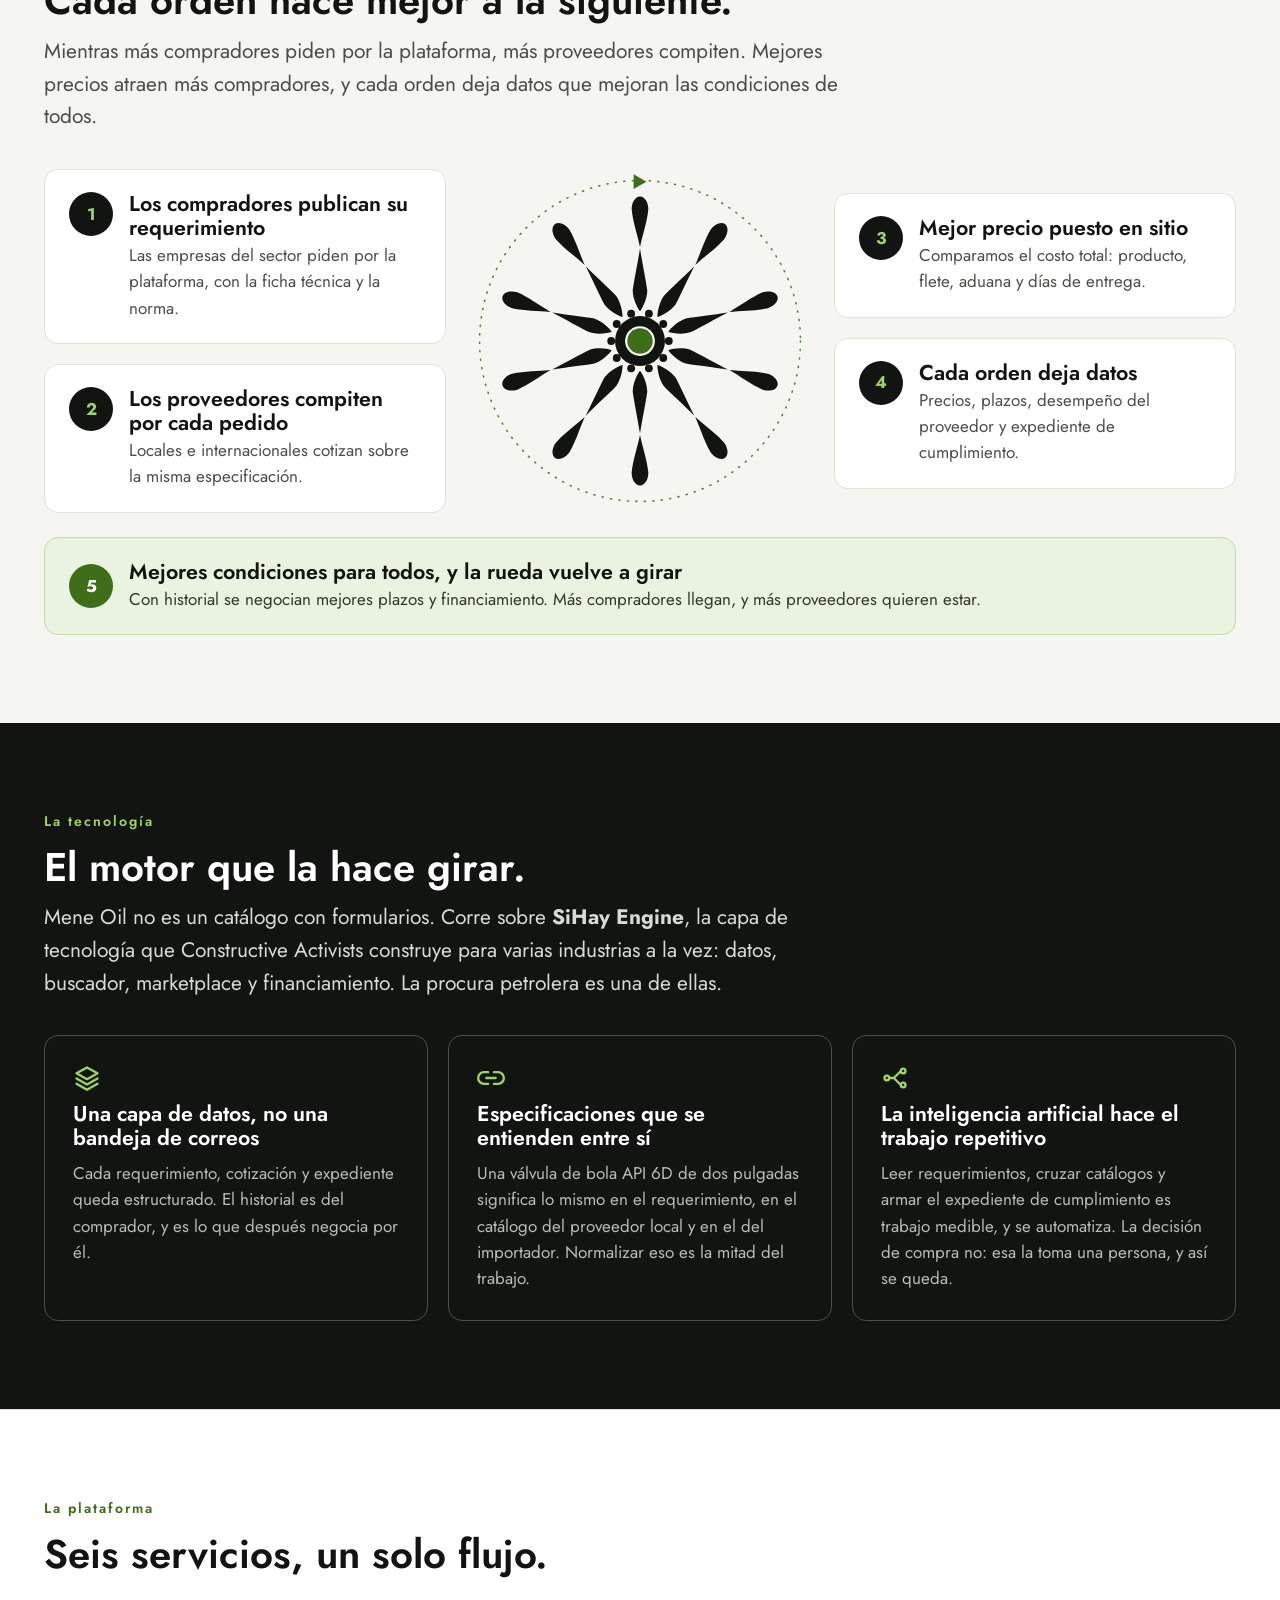
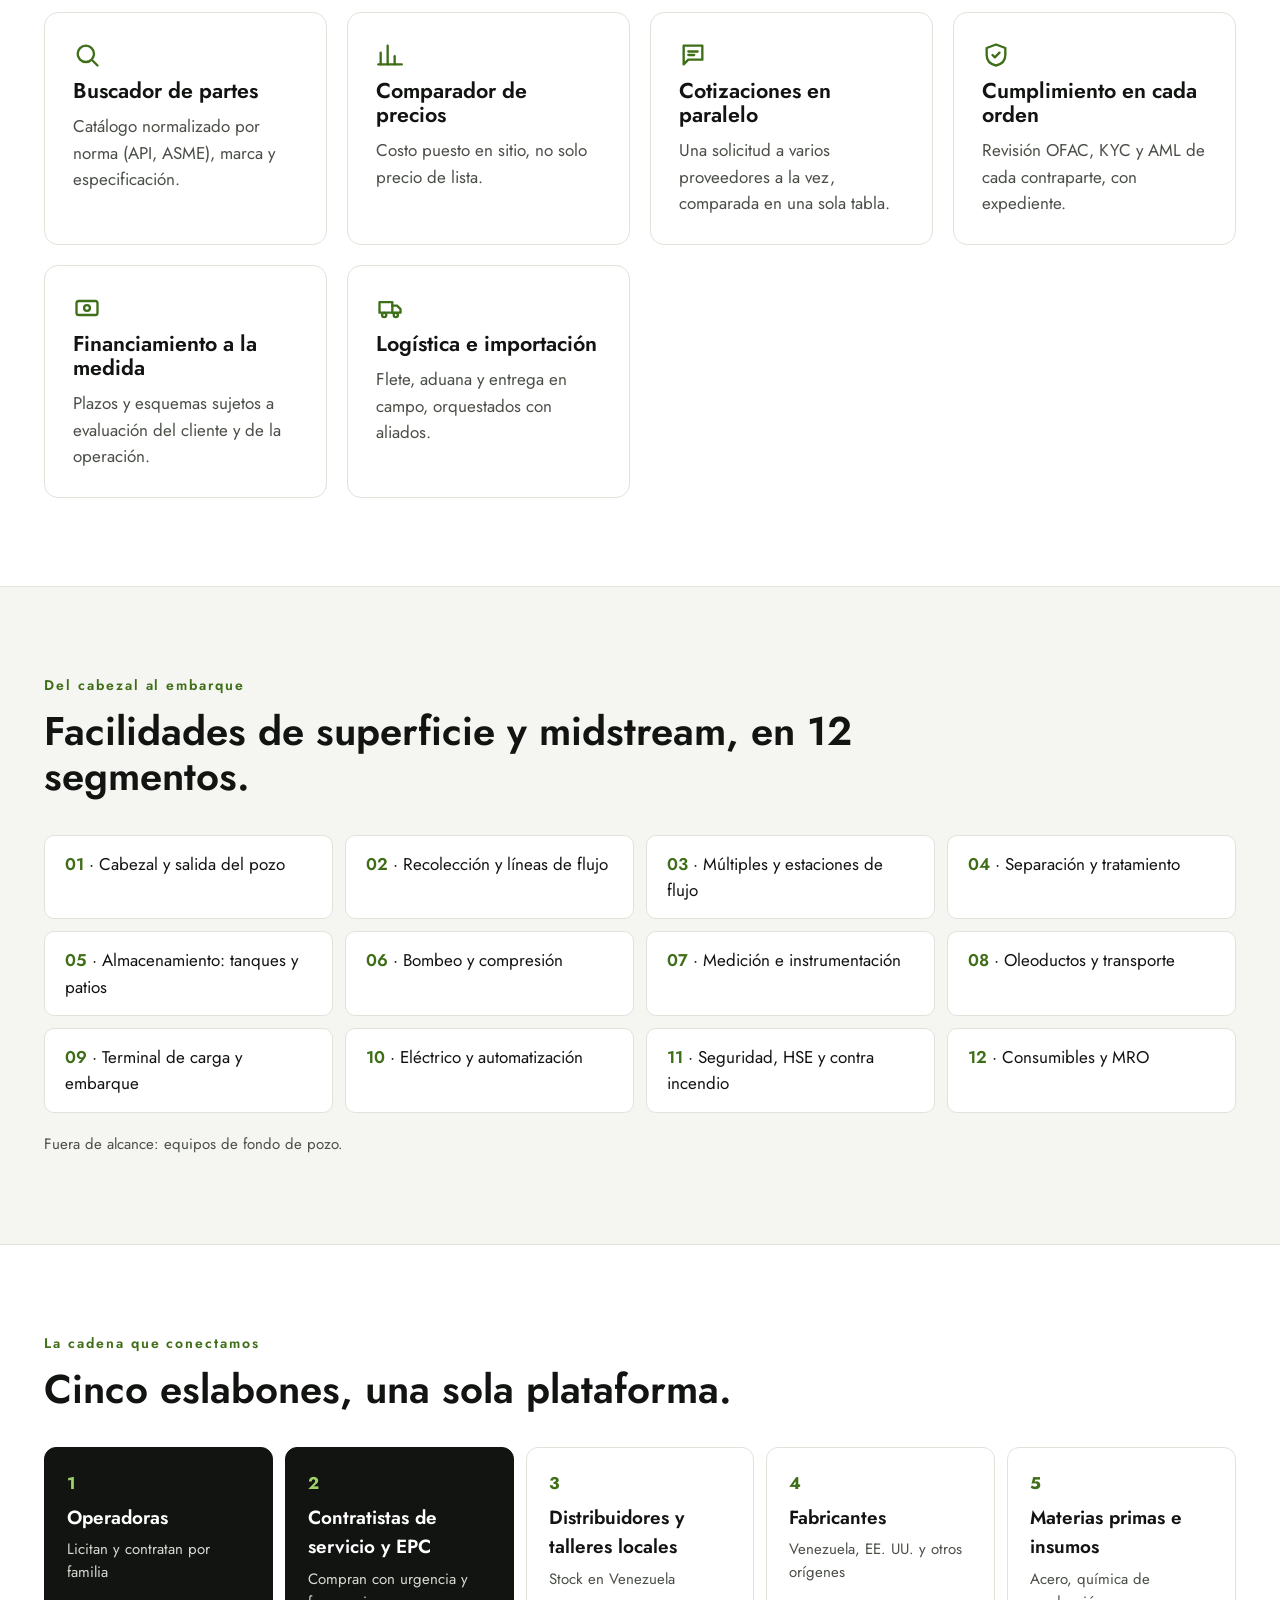
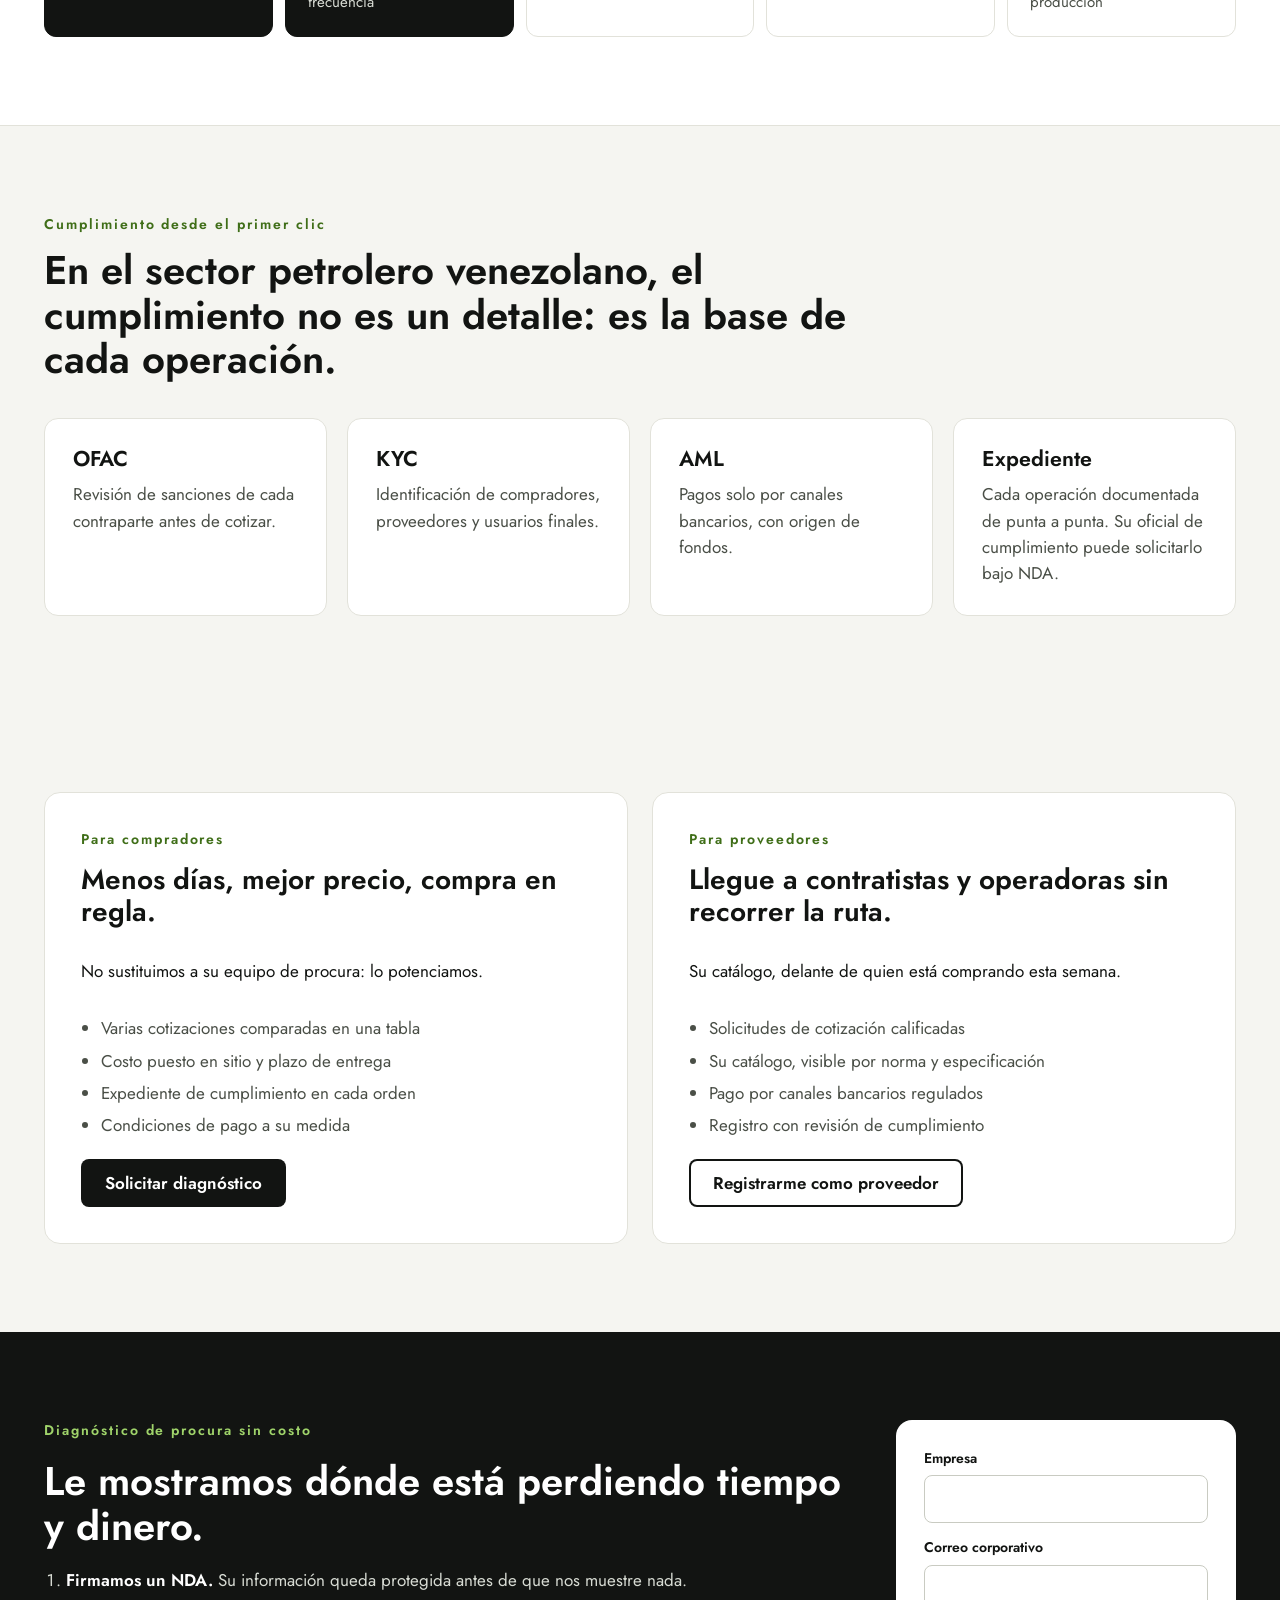
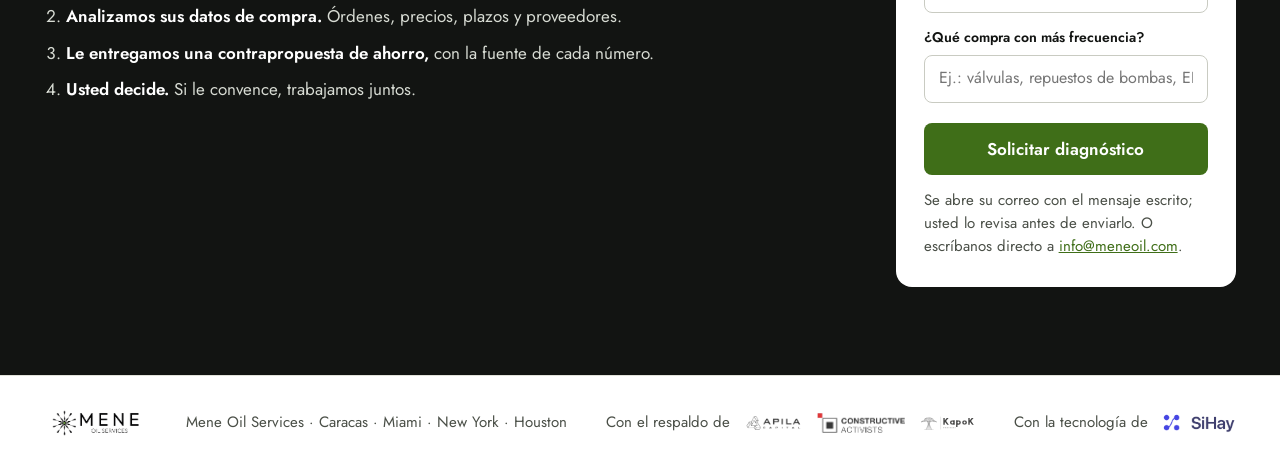
==== commit 4f79325a: "Cintillo rotativo bajo el hero" ====
--- a/index.html
+++ b/index.html
@@ -92,6 +92,64 @@
     </div>
   </section>
 
+  
+  <div class="cinta" role="region" aria-label="Familias de producto que compramos">
+    <div class="cinta__pista">
+      <ul class="cinta__grupo">
+        <li>Válvulas de bola API 6D</li>
+        <li>Cabillas de succión para BCP</li>
+        <li>Bridas ASME B16.5</li>
+        <li>Tubería API 5L</li>
+        <li>Detectores de gas portátiles</li>
+        <li>Bombas centrífugas</li>
+        <li>Separadores bifásicos y trifásicos</li>
+        <li>Tanques de almacenamiento</li>
+        <li>Compresores de gas</li>
+        <li>Medidores de flujo</li>
+        <li>Arrancadores y tableros</li>
+        <li>Ropa ignífuga FR</li>
+        <li>Calzado de seguridad</li>
+        <li>Sellos mecánicos</li>
+        <li>Válvulas de alivio</li>
+        <li>Insertos de choke</li>
+        <li>Líneas de flujo y recolección</li>
+        <li>Sistemas contra incendio</li>
+        <li>Instrumentación de presión y temperatura</li>
+        <li>Múltiples de producción</li>
+        <li>Brazos de carga para embarque</li>
+        <li>Actuadores neumáticos</li>
+        <li>Mangueras y conexiones</li>
+        <li>Repuestos MRO</li>
+      </ul>
+      <ul class="cinta__grupo" aria-hidden="true">
+        <li>Válvulas de bola API 6D</li>
+        <li>Cabillas de succión para BCP</li>
+        <li>Bridas ASME B16.5</li>
+        <li>Tubería API 5L</li>
+        <li>Detectores de gas portátiles</li>
+        <li>Bombas centrífugas</li>
+        <li>Separadores bifásicos y trifásicos</li>
+        <li>Tanques de almacenamiento</li>
+        <li>Compresores de gas</li>
+        <li>Medidores de flujo</li>
+        <li>Arrancadores y tableros</li>
+        <li>Ropa ignífuga FR</li>
+        <li>Calzado de seguridad</li>
+        <li>Sellos mecánicos</li>
+        <li>Válvulas de alivio</li>
+        <li>Insertos de choke</li>
+        <li>Líneas de flujo y recolección</li>
+        <li>Sistemas contra incendio</li>
+        <li>Instrumentación de presión y temperatura</li>
+        <li>Múltiples de producción</li>
+        <li>Brazos de carga para embarque</li>
+        <li>Actuadores neumáticos</li>
+        <li>Mangueras y conexiones</li>
+        <li>Repuestos MRO</li>
+      </ul>
+    </div>
+  </div>
+
   <section class="band">
     <div class="wrap">
       <div class="intro">
--- a/styles.css
+++ b/styles.css
@@ -295,6 +295,56 @@
 .band--dark .card p { color: var(--on-dark-2); }
 .band--dark .card svg { color: var(--green-lit); }
 
+/* ------------------------------------------------------------ el cintillo */
+
+/* Va pegado al hero, que tambien es oscuro: la linea verde de arriba es lo
+   unico que los separa. overflow:hidden es lo que impide que la pista, que
+   mide el doble del ancho visible, empuje el scroll horizontal de la pagina. */
+.cinta {
+  background: var(--ink);
+  border-top: 1px solid var(--green);
+  border-bottom: 1px solid var(--dark-rule);
+  overflow: hidden;
+  padding-block: 15px;
+}
+.cinta__pista { display: flex; width: max-content; }
+.cinta__grupo {
+  display: flex;
+  align-items: center;
+  margin: 0; padding: 0;
+  list-style: none;
+}
+.cinta__grupo li {
+  display: flex;
+  align-items: center;
+  white-space: nowrap;
+  padding-inline: 22px;
+  font-size: var(--t-small);
+  color: var(--on-dark-2);
+}
+/* El rombo es el separador, no una vineta: por eso va despues y oculto. */
+.cinta__grupo li::after {
+  content: "";
+  width: 5px; height: 5px;
+  margin-left: 22px;
+  background: var(--green-lit);
+  transform: rotate(45deg);
+}
+
+/* La pista lleva el mismo grupo dos veces, asi que correrla media pista
+   deja la segunda copia exactamente donde estaba la primera: no hay salto. */
+@media (prefers-reduced-motion: no-preference) {
+  .cinta__pista { animation: corre 64s linear infinite; }
+  .cinta:hover .cinta__pista,
+  .cinta:focus-within .cinta__pista { animation-play-state: paused; }
+}
+@keyframes corre { to { transform: translateX(-50%); } }
+
+/* Sin movimiento el cintillo se lee de corrido, deslizandolo con el dedo. */
+@media (prefers-reduced-motion: reduce) {
+  .cinta { overflow-x: auto; }
+}
+
 /* ------------------------------------------------- flywheel: la estrella */
 
 .wheel {
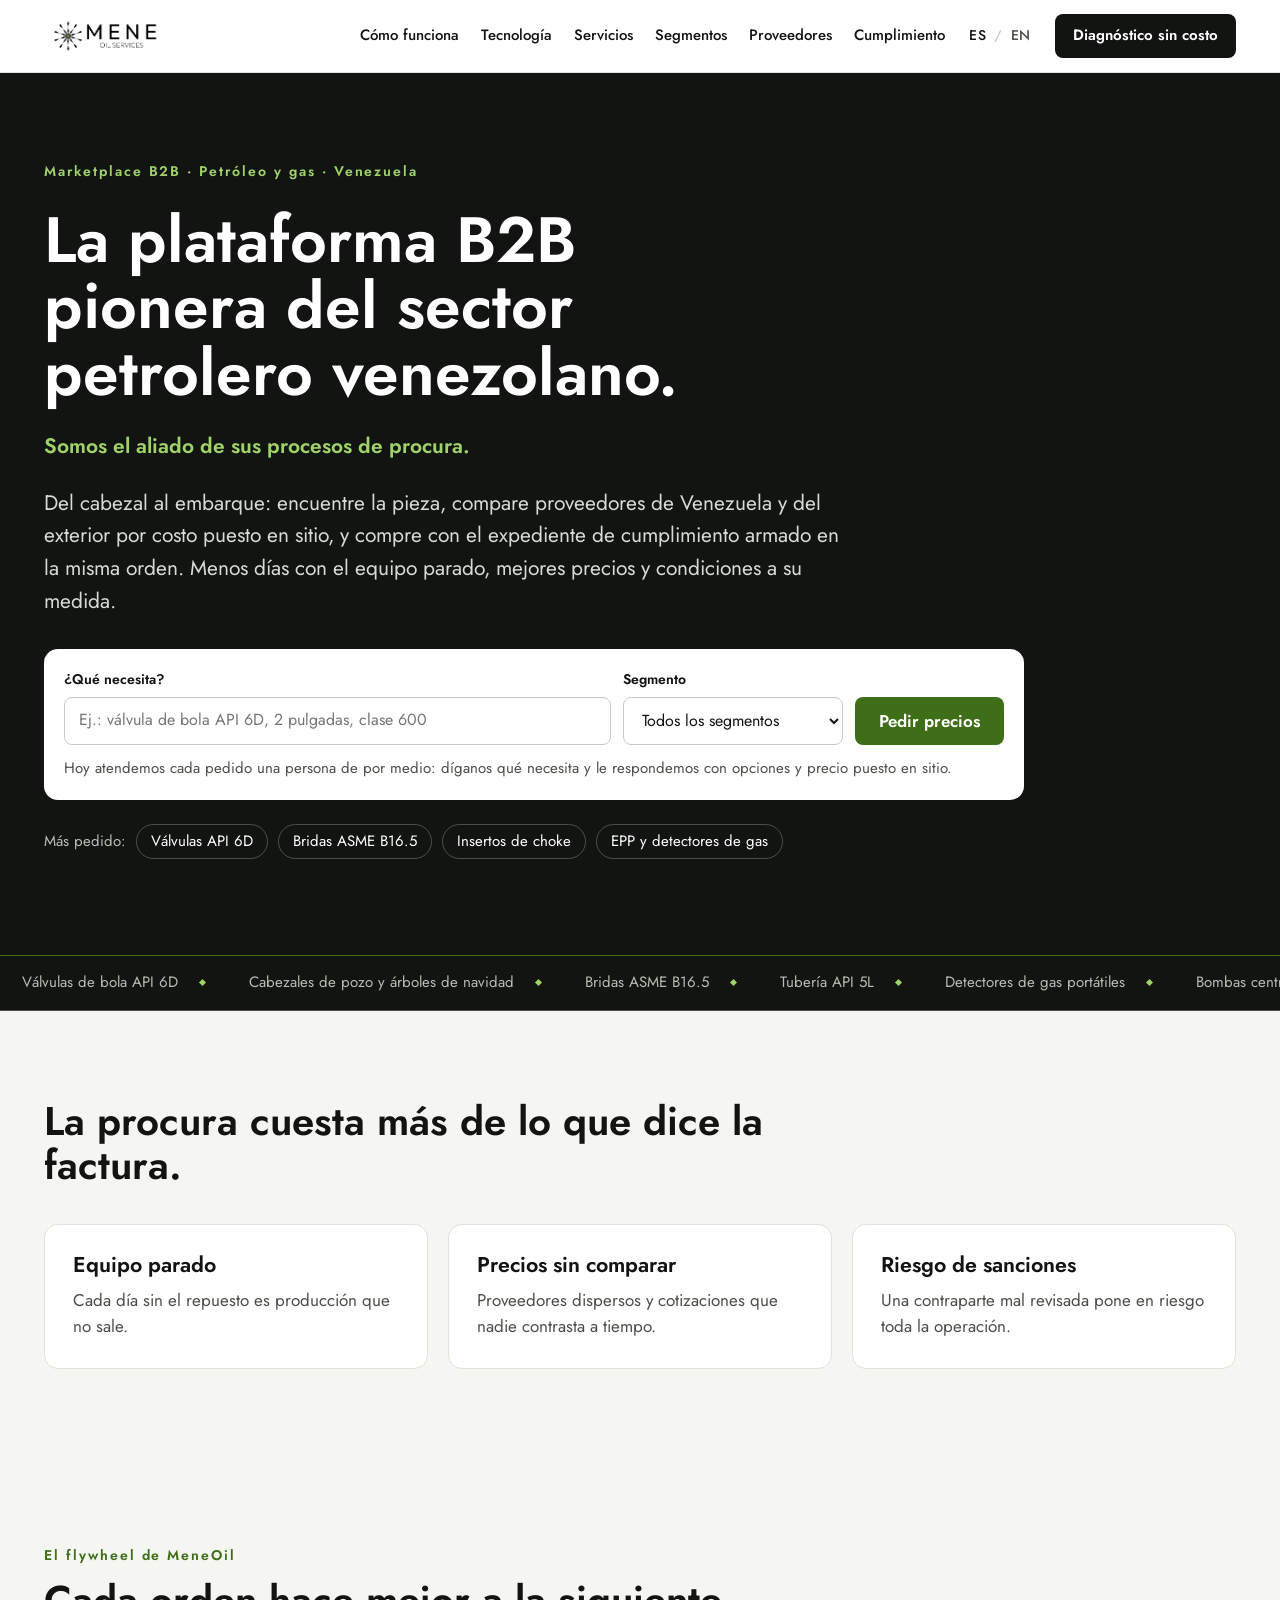
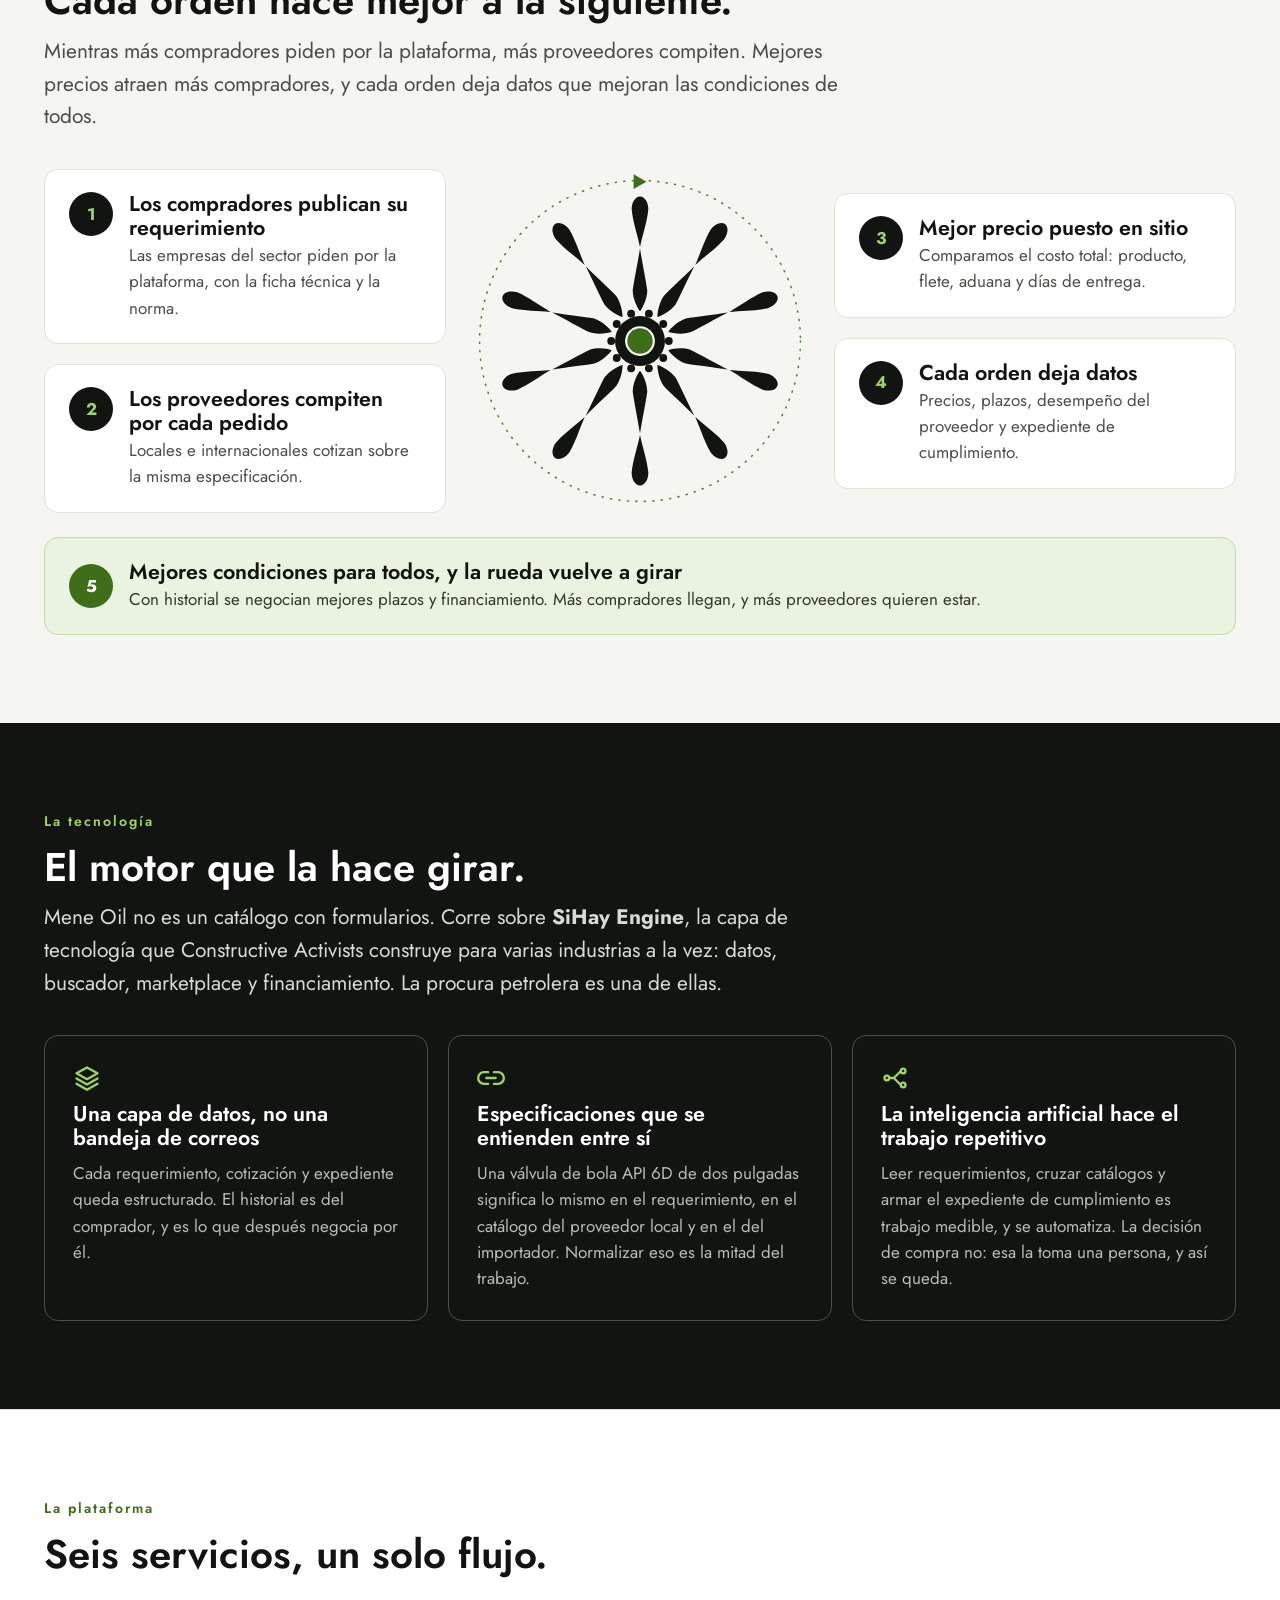
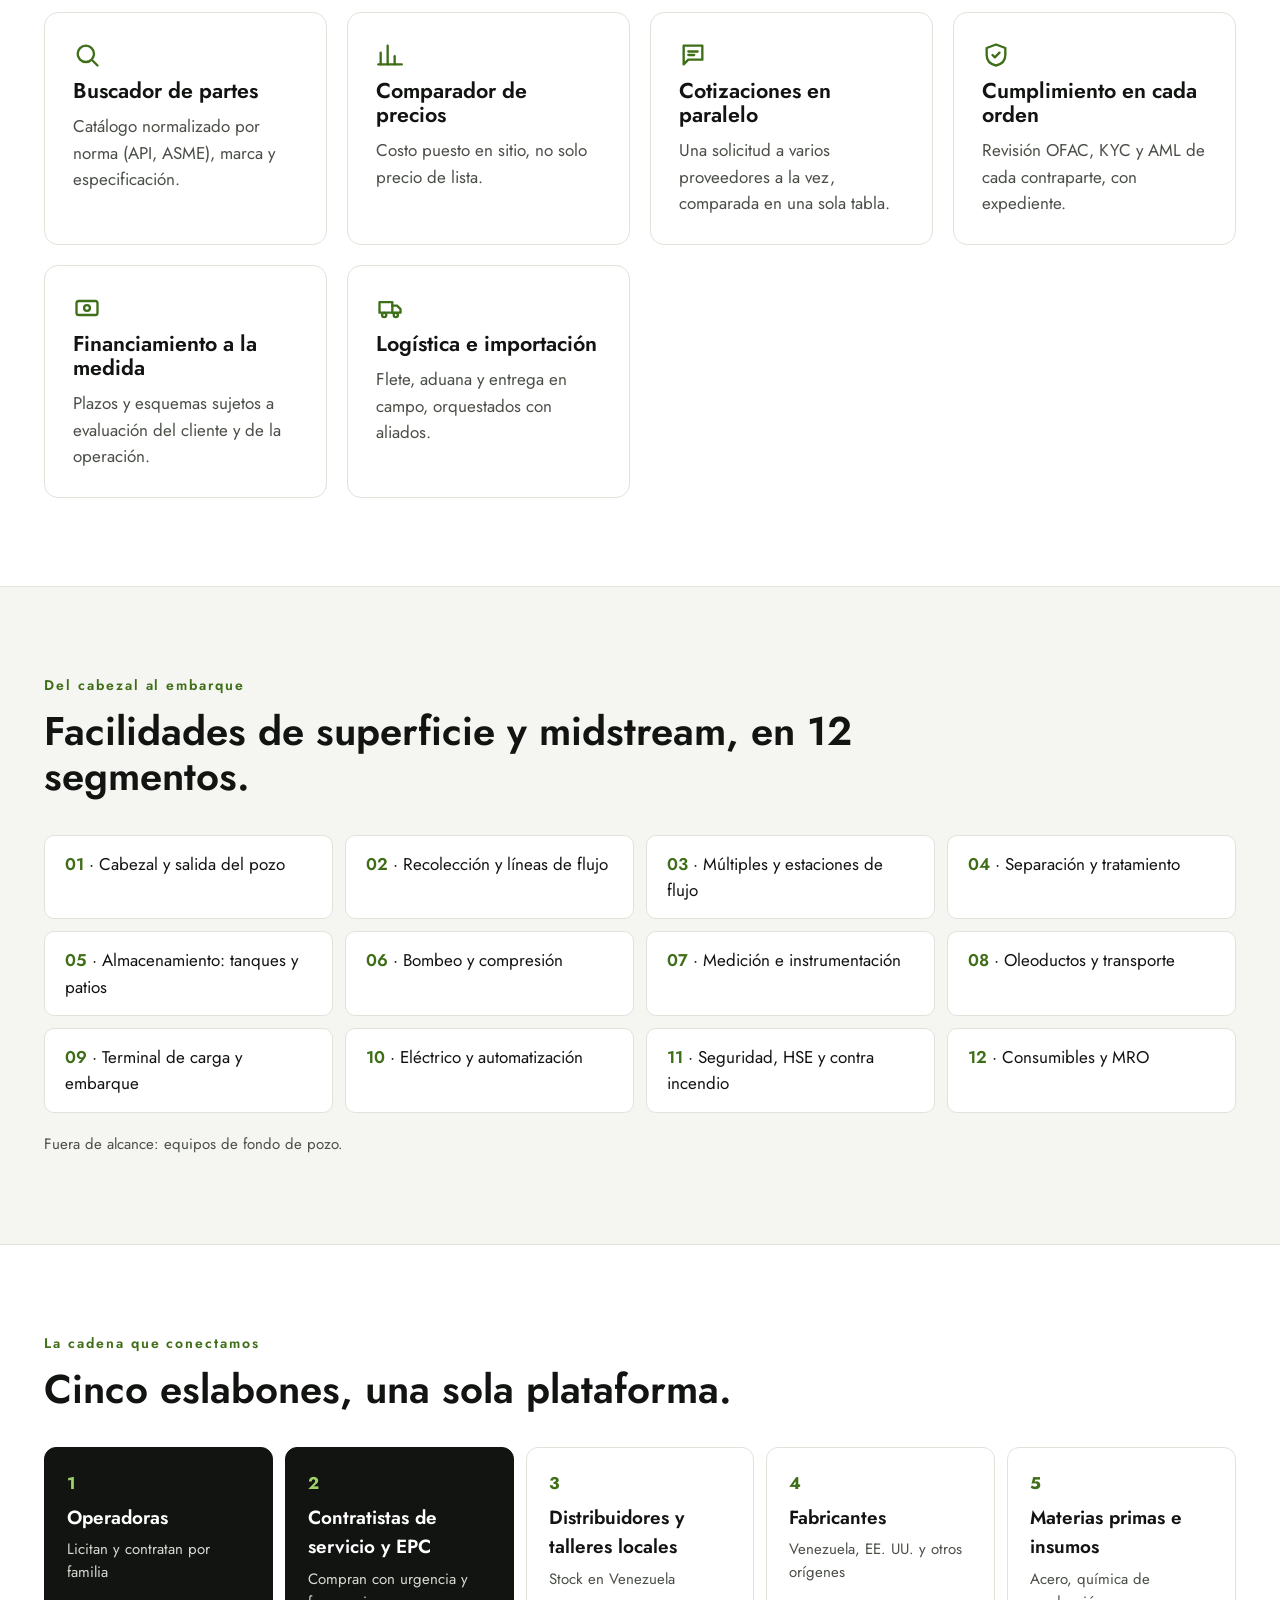
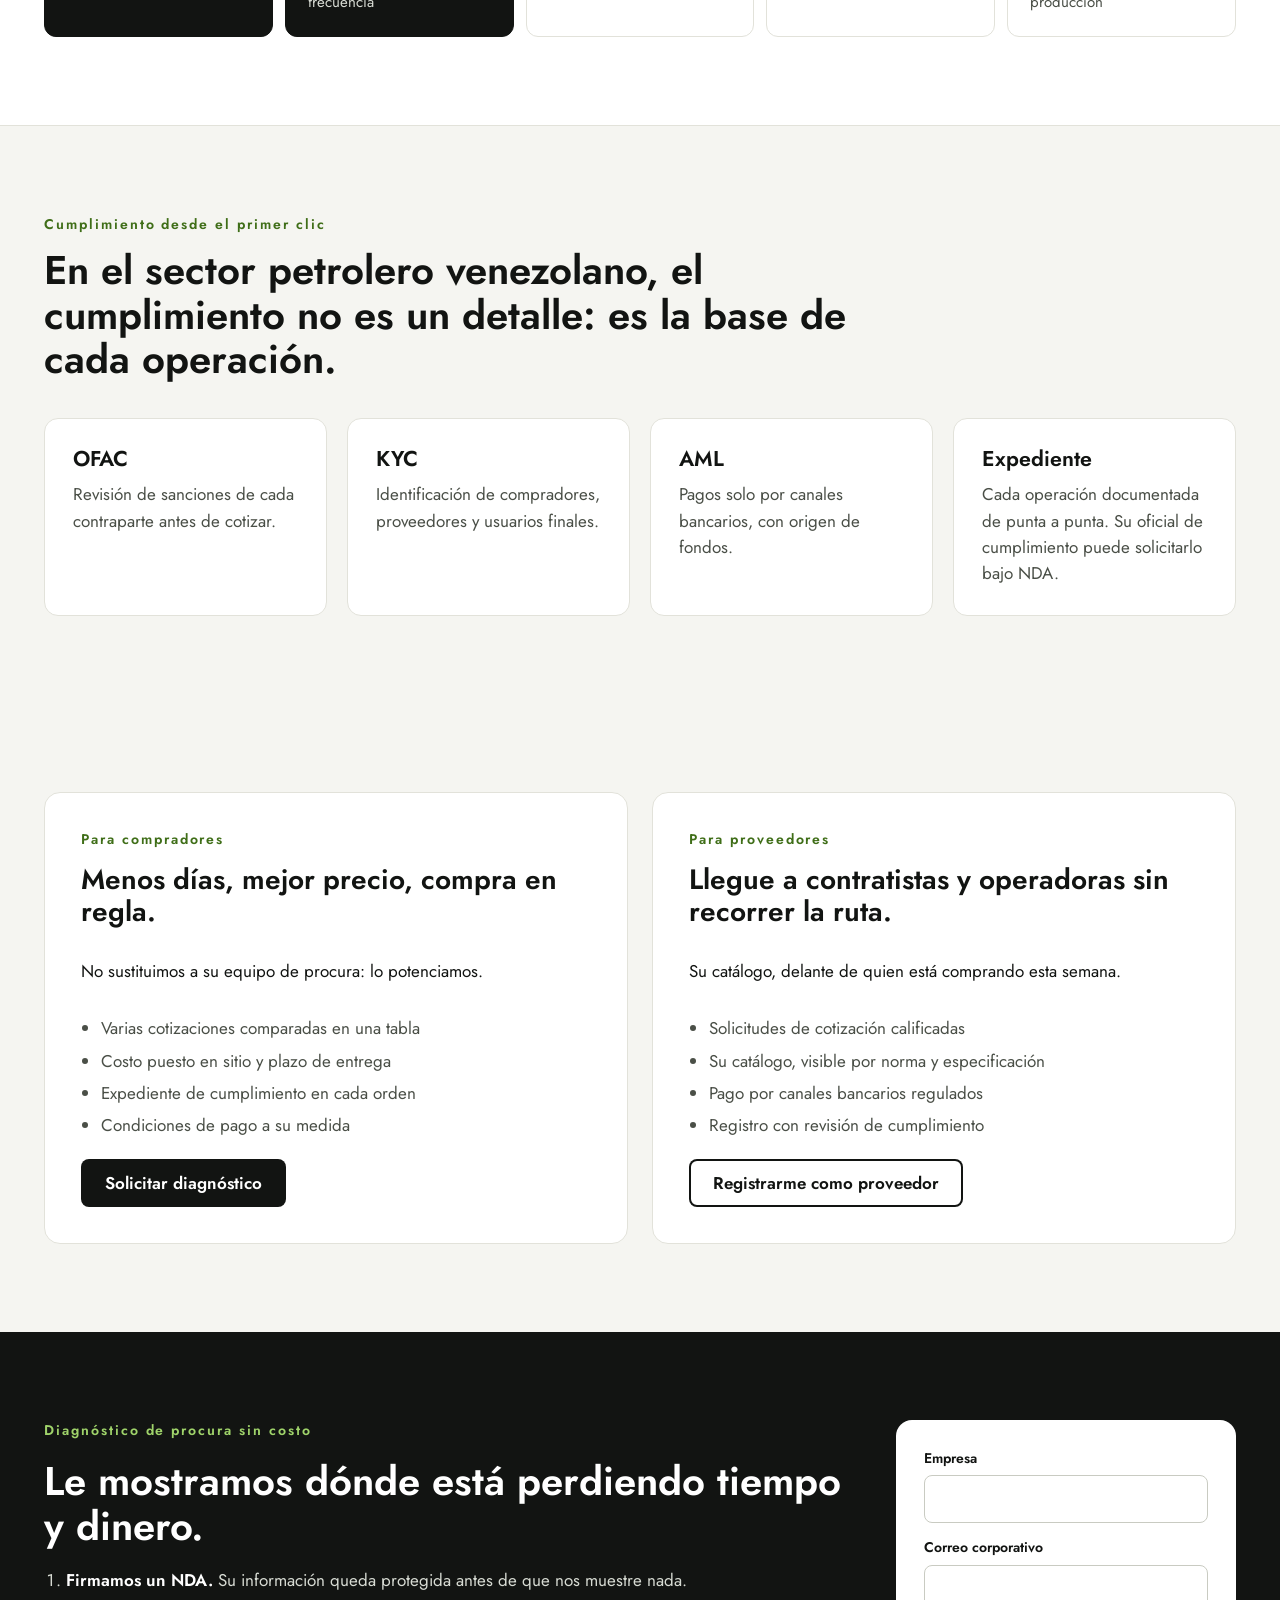
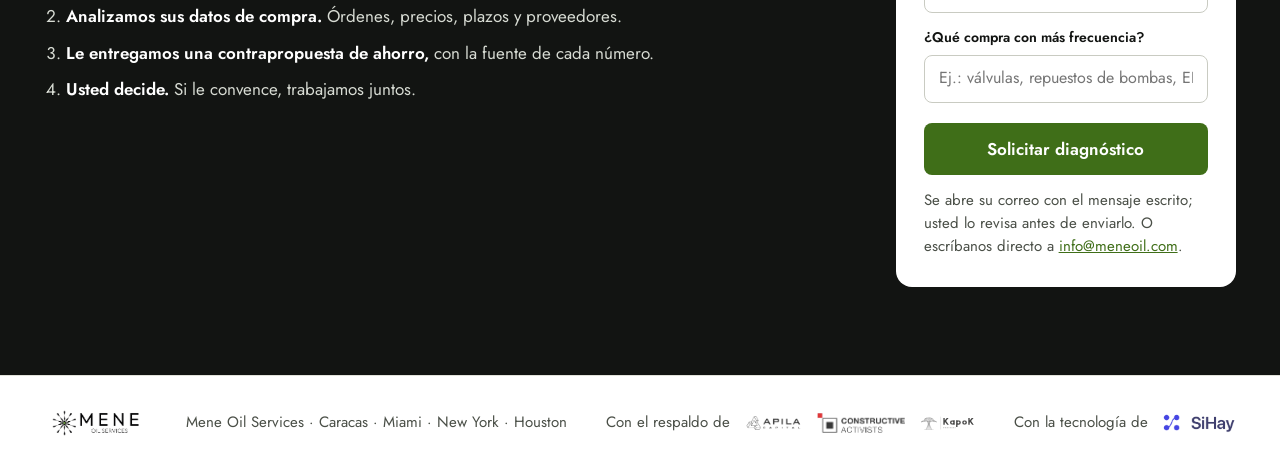
==== commit a5288c89: "Página en inglés rehecha como espejo del home, selector ES/EN y corrección del cintillo" ====
--- a/index.html
+++ b/index.html
@@ -39,6 +39,10 @@
       <a href="#proveedores">Proveedores</a>
       <a href="#cumplimiento">Cumplimiento</a>
     </nav>
+    <p class="langs">
+      <span aria-current="true">ES</span>
+      <a href="en/" hreflang="en" lang="en">EN</a>
+    </p>
     <a class="btn btn--small topbar__cta" href="#diagnostico">Diagnóstico sin costo</a>
   </div>
 </header>
@@ -97,7 +101,7 @@
     <div class="cinta__pista">
       <ul class="cinta__grupo">
         <li>Válvulas de bola API 6D</li>
-        <li>Cabillas de succión para BCP</li>
+        <li>Cabezales de pozo y árboles de navidad</li>
         <li>Bridas ASME B16.5</li>
         <li>Tubería API 5L</li>
         <li>Detectores de gas portátiles</li>
@@ -123,7 +127,7 @@
       </ul>
       <ul class="cinta__grupo" aria-hidden="true">
         <li>Válvulas de bola API 6D</li>
-        <li>Cabillas de succión para BCP</li>
+        <li>Cabezales de pozo y árboles de navidad</li>
         <li>Bridas ASME B16.5</li>
         <li>Tubería API 5L</li>
         <li>Detectores de gas portátiles</li>
--- a/styles.css
+++ b/styles.css
@@ -100,14 +100,19 @@
 }
 
 .brand { order: 1; }
-.topbar__cta { order: 2; margin-left: auto; }
-.nav { order: 3; flex-basis: 100%; }
+/* En movil los dos llevan margen automatico, pero caen en lineas distintas:
+   cada linea del flex reparte su propio espacio, asi que ambos quedan a la
+   derecha en vez de dividirse el hueco. */
+.langs { order: 2; margin-left: auto; }
+.topbar__cta { order: 3; margin-left: auto; }
+.nav { order: 4; flex-basis: 100%; }
 
 @media (min-width: 860px) {
   .topbar { position: sticky; top: 0; }
   .topbar__inner { gap: 12px 24px; padding-block: 14px; }
   .nav { order: 2; flex-basis: auto; }
-  .topbar__cta { order: 3; margin-left: 0; }
+  .langs { order: 3; margin-left: 0; }
+  .topbar__cta { order: 4; margin-left: 0; }
 }
 
 .brand { display: flex; align-items: center; flex: 0 0 auto; }
@@ -127,6 +132,31 @@
 
 /* .nav a gana en especificidad a .btn: el boton se quedaba negro sobre negro. */
 .nav a.btn, .nav a.btn:hover { color: var(--white); }
+
+/* ----------------------------------------------------------- idiomas */
+
+/* ES / EN. El idioma activo no es un enlace: es texto, con aria-current.
+   Un enlace que lleva a la pagina en la que ya estas es ruido para quien
+   navega con teclado o lector de pantalla. */
+.langs {
+  display: flex;
+  align-items: center;
+  gap: 8px;
+  flex: 0 0 auto;
+  margin-block: 0;
+  font-size: var(--t-eyebrow);
+  font-weight: 500;
+  letter-spacing: 0.04em;
+  color: var(--ink-2);
+}
+.langs > * + *::before {
+  content: "/";
+  margin-right: 8px;
+  color: var(--rule-2);
+}
+.langs a { color: var(--ink-2); text-decoration: none; padding-block: 9px; }
+.langs a:hover { color: var(--green); }
+.langs [aria-current] { color: var(--ink); }
 
 /* ------------------------------------------------------------------ botones */
 
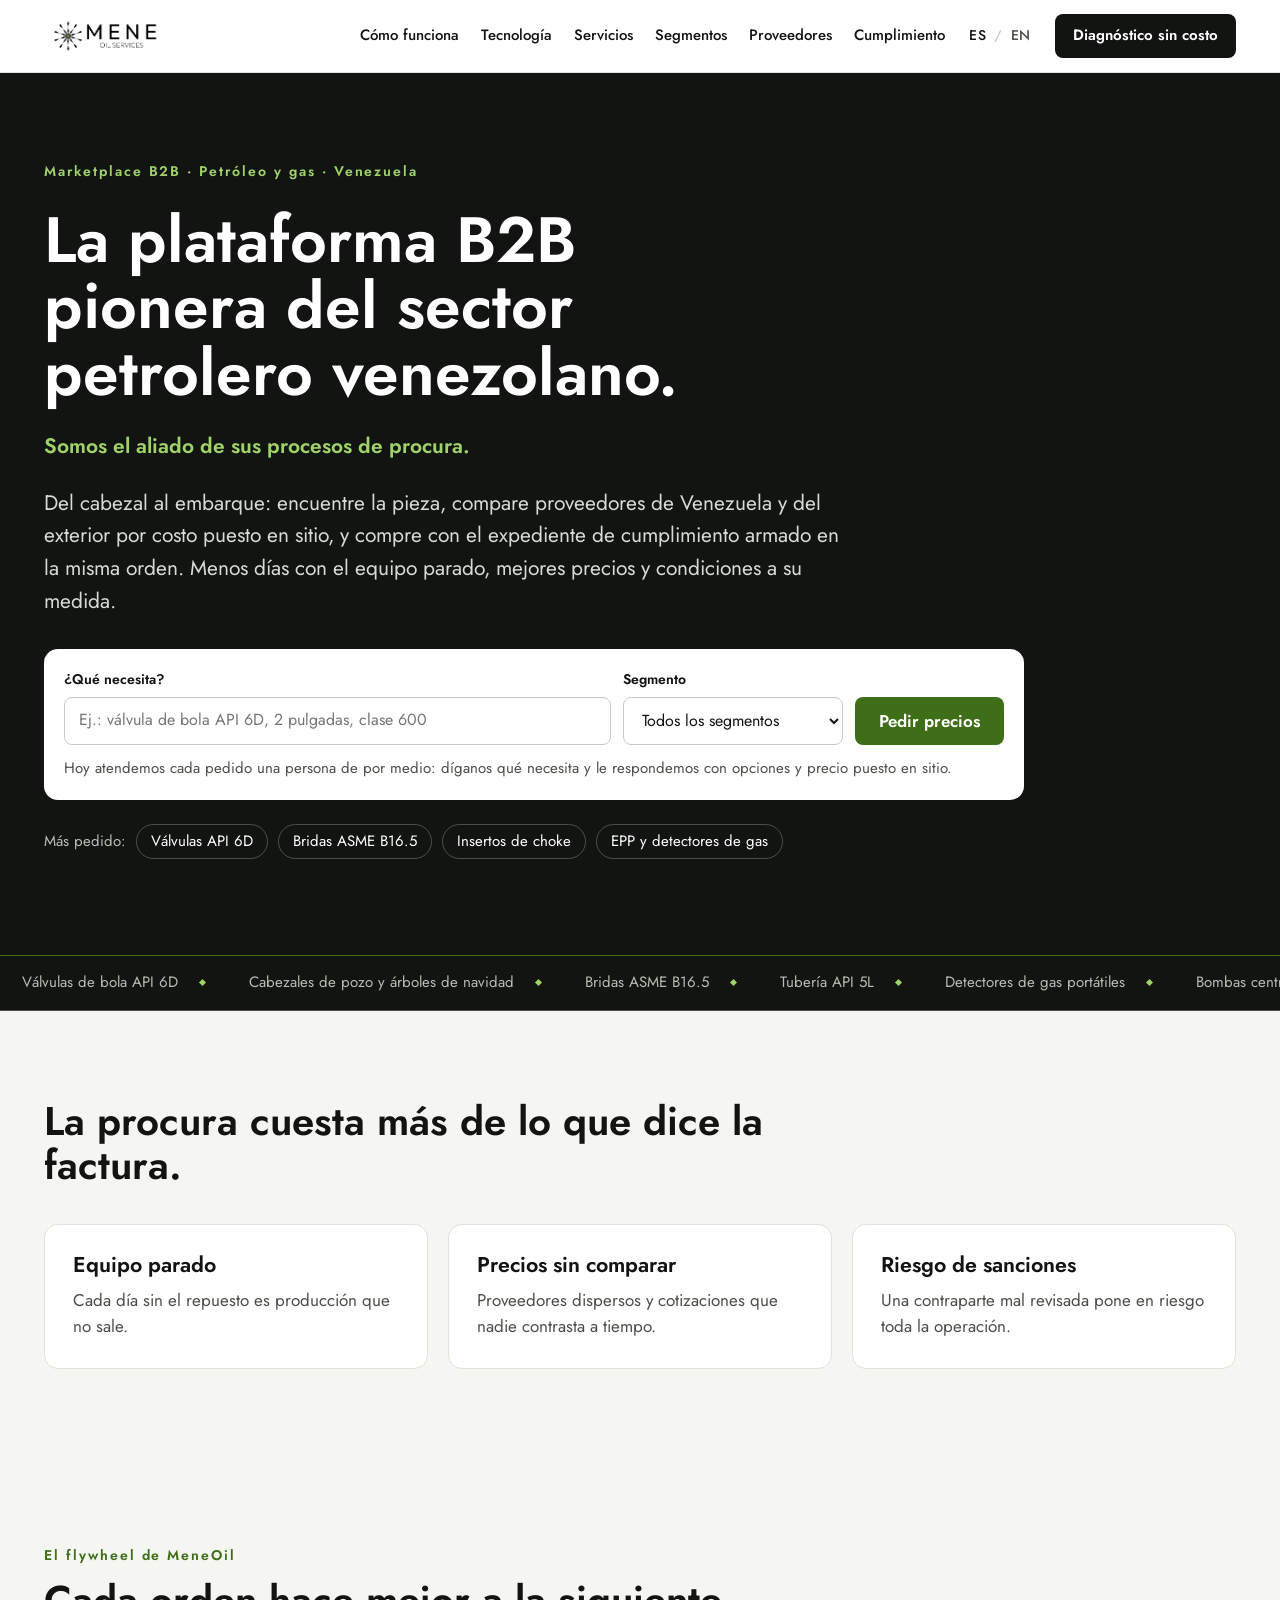
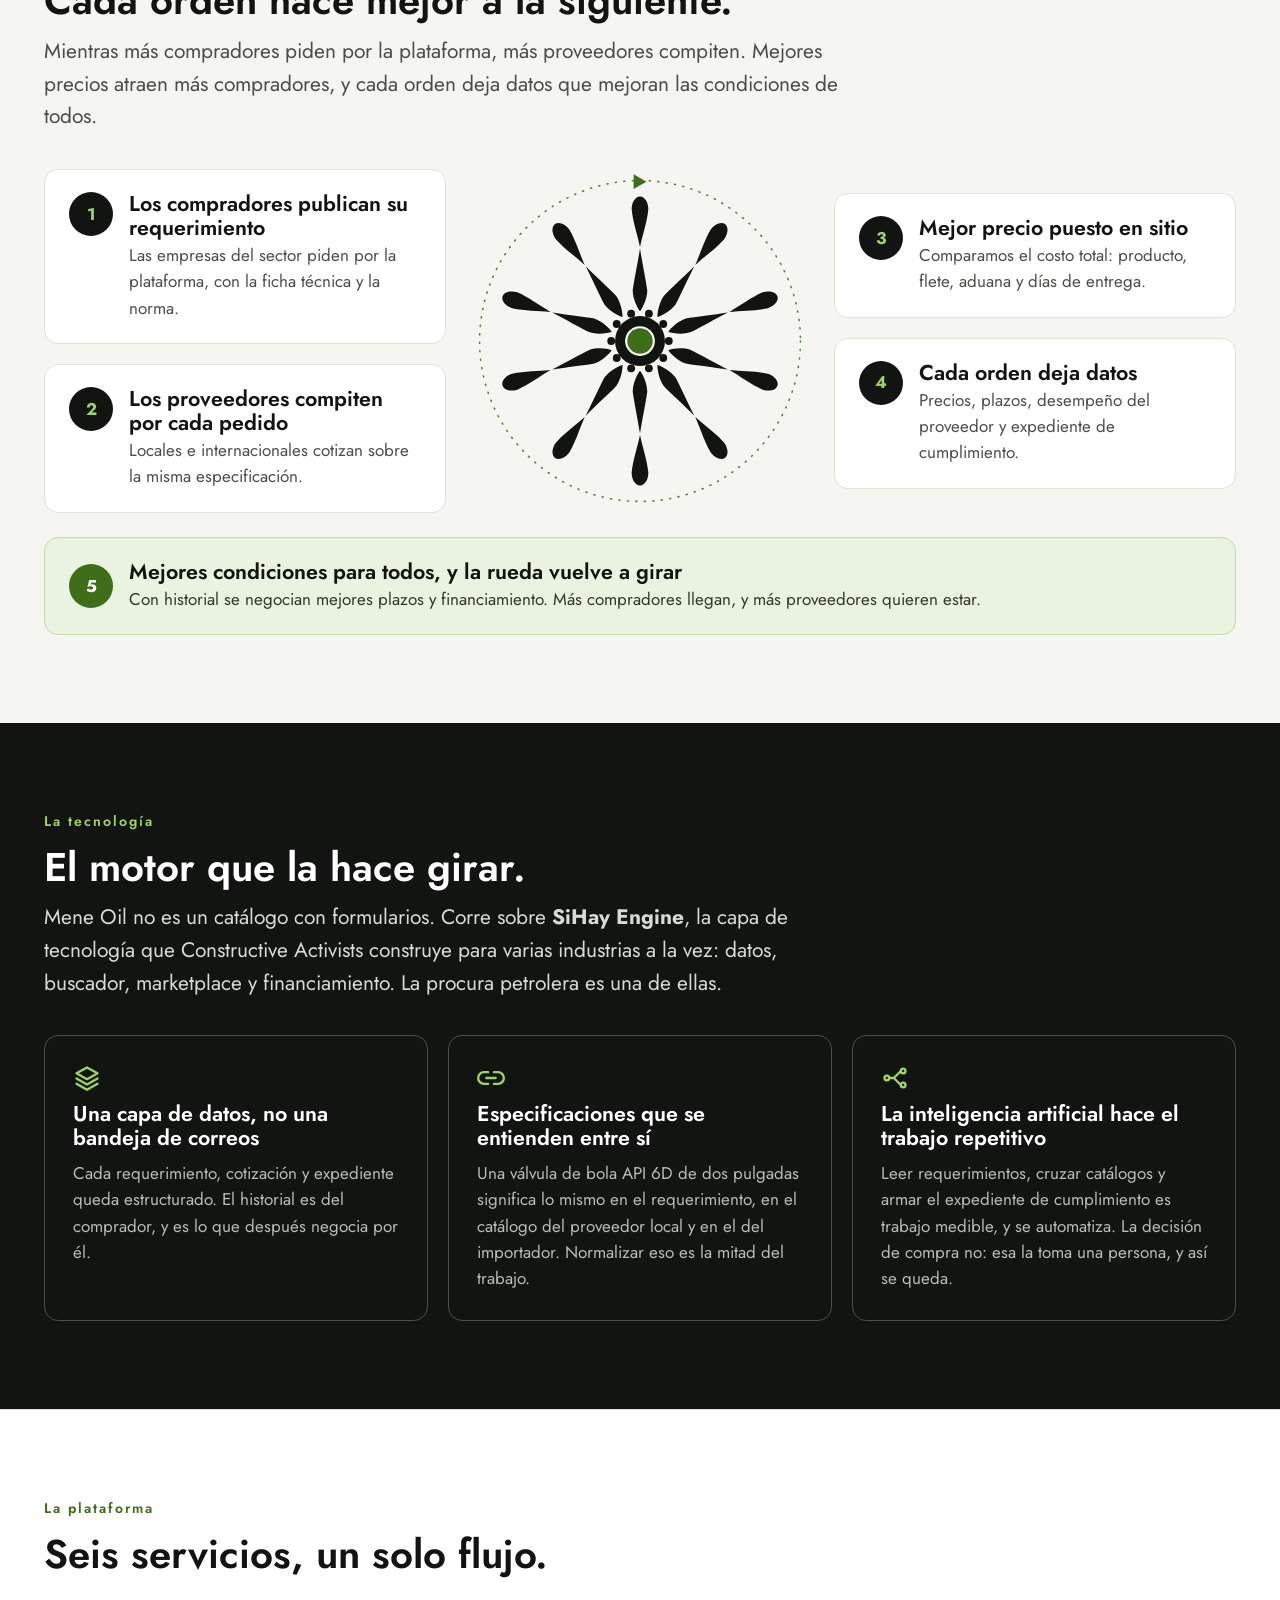
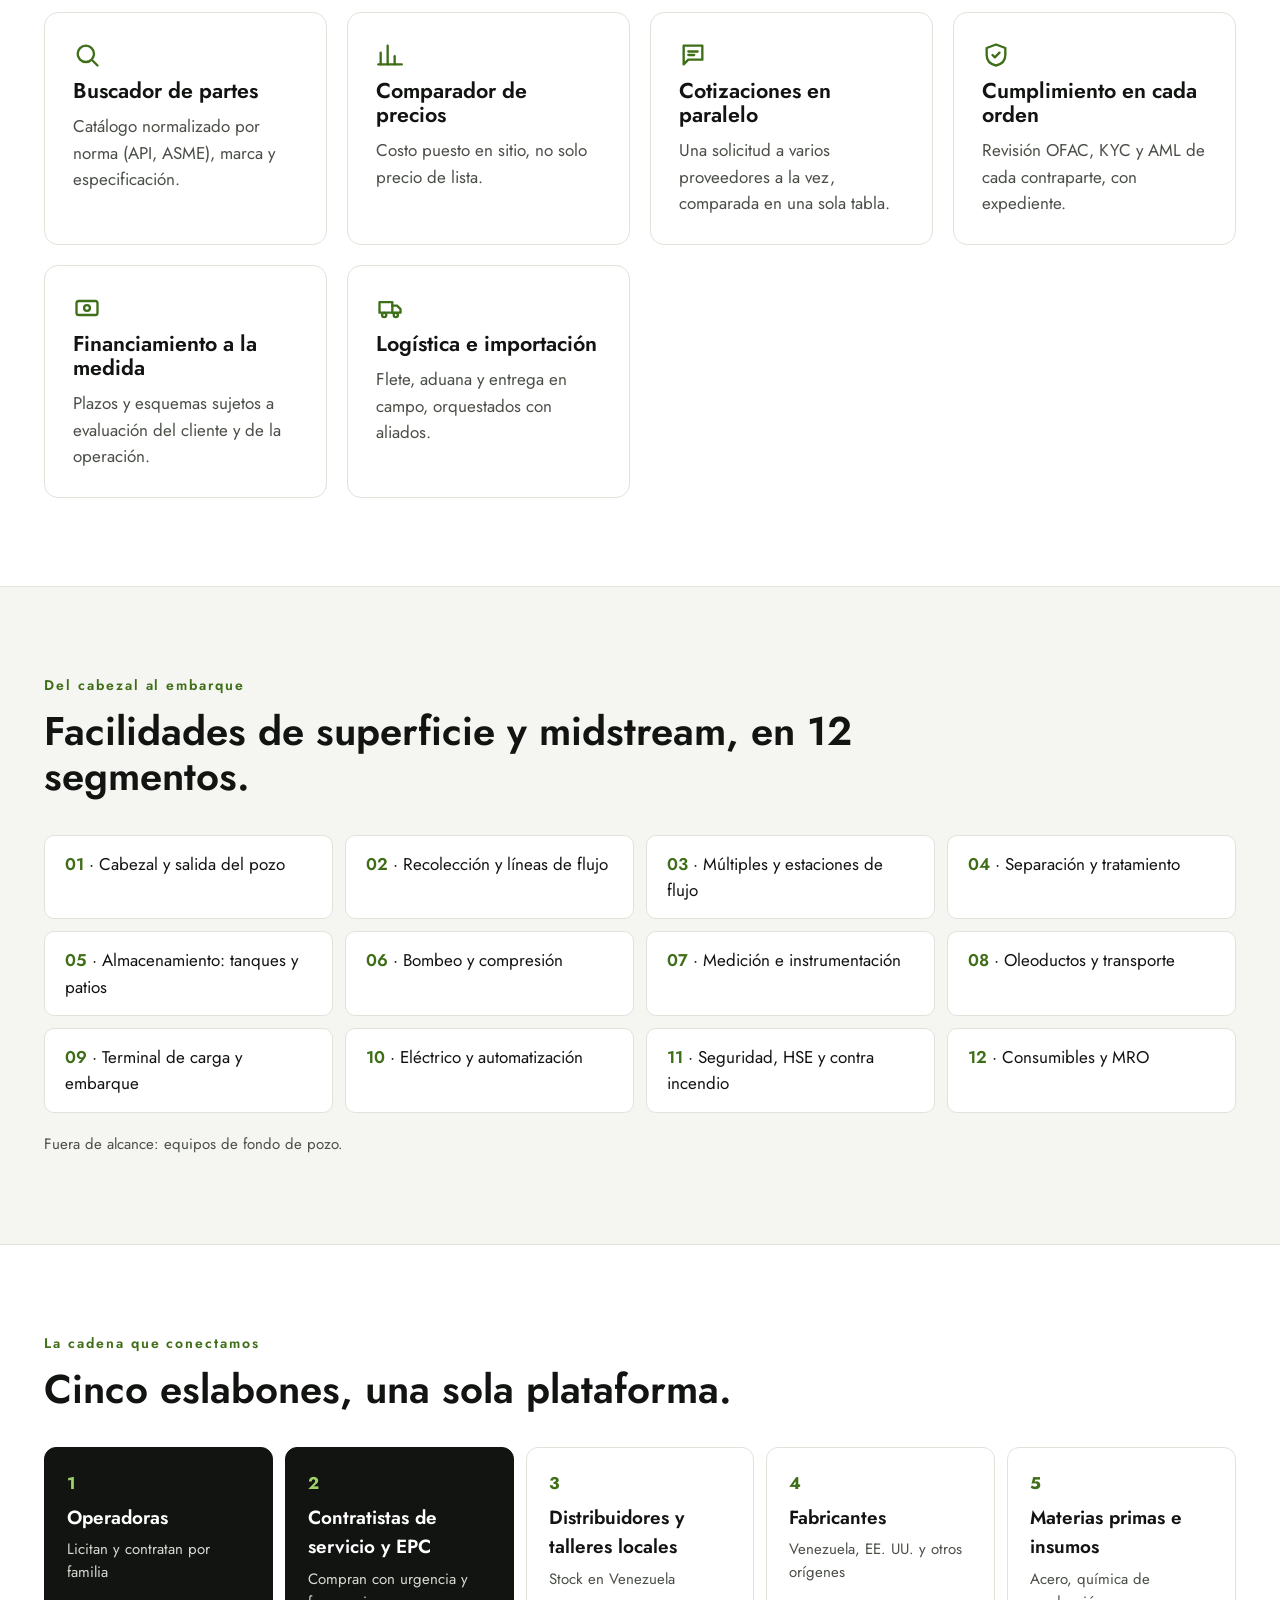
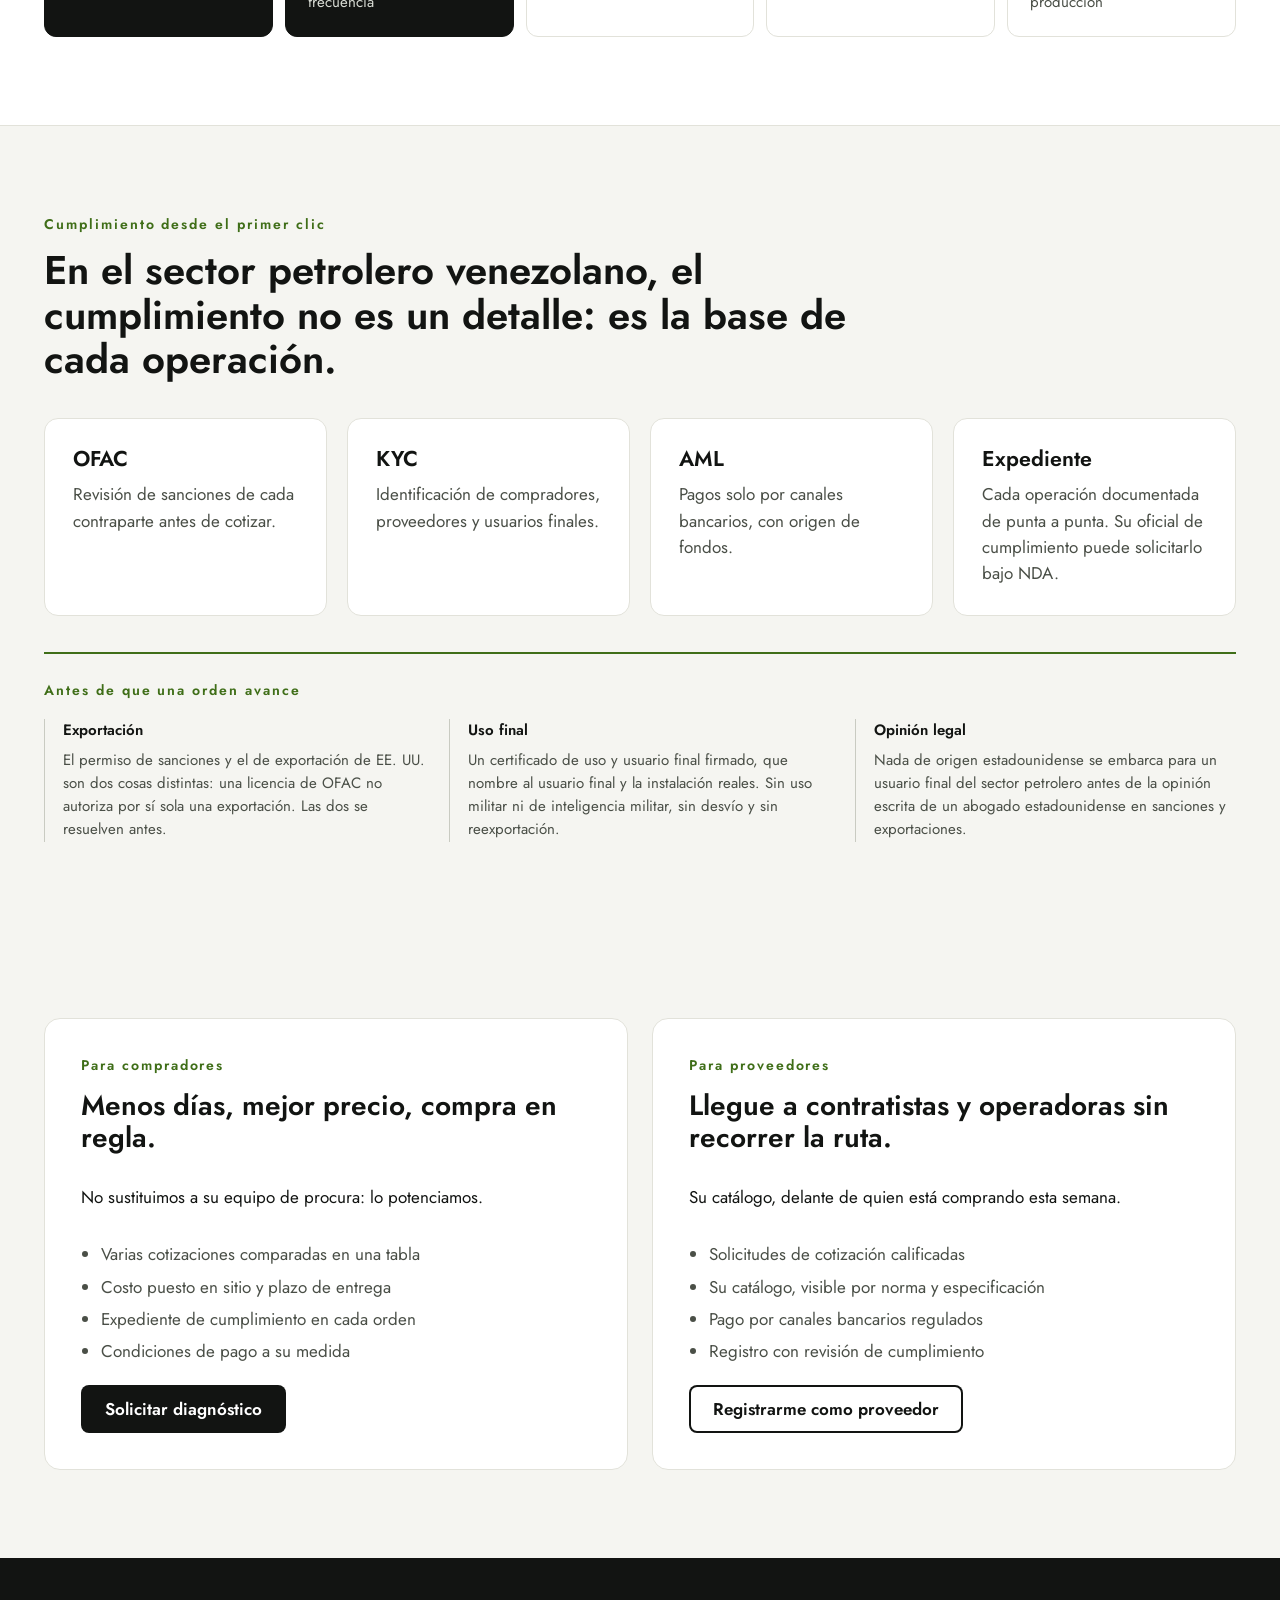
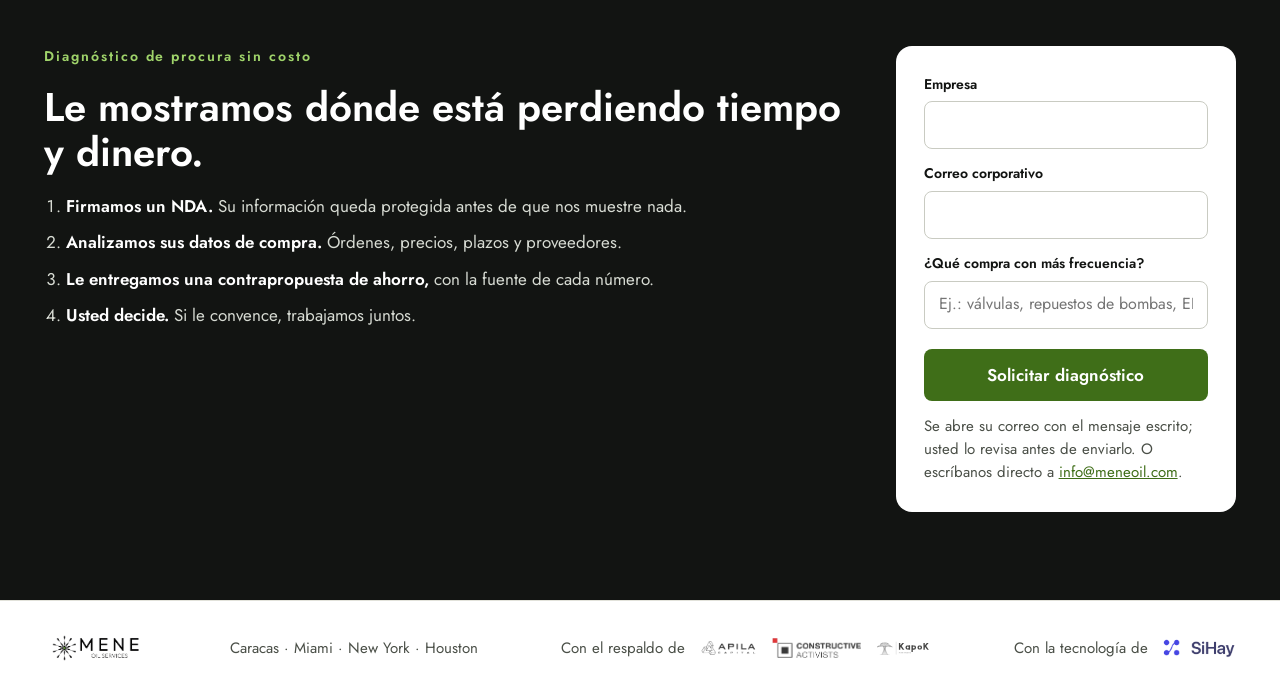
==== commit 67564c15: "Nota de control de exportación en cumplimiento; el pie deja de repetir el nombre" ====
--- a/index.html
+++ b/index.html
@@ -445,6 +445,30 @@
           <p>Cada operación documentada de punta a punta. Su oficial de cumplimiento puede solicitarlo bajo NDA.</p>
         </div>
       </div>
+
+      <div class="gates">
+        <p class="eyebrow">Antes de que una orden avance</p>
+        <ul class="gates__list">
+          <li>
+            <b>Exportación</b>
+            El permiso de sanciones y el de exportación de EE. UU. son dos cosas
+            distintas: una licencia de OFAC no autoriza por sí sola una exportación.
+            Las dos se resuelven antes.
+          </li>
+          <li>
+            <b>Uso final</b>
+            Un certificado de uso y usuario final firmado, que nombre al usuario
+            final y la instalación reales. Sin uso militar ni de inteligencia
+            militar, sin desvío y sin reexportación.
+          </li>
+          <li>
+            <b>Opinión legal</b>
+            Nada de origen estadounidense se embarca para un usuario final del
+            sector petrolero antes de la opinión escrita de un abogado
+            estadounidense en sanciones y exportaciones.
+          </li>
+        </ul>
+      </div>
     </div>
   </section>
 
@@ -521,7 +545,7 @@
     <span class="foot__mark">
       <img src="assets/mene-logo.png" alt="Mene Oil Services" width="2075" height="682">
     </span>
-    <span>Mene Oil Services · Caracas · Miami · New York · Houston</span>
+    <span>Caracas · Miami · New York · Houston</span>
     <span class="foot__powered">
       <span>Con el respaldo de</span>
       <img src="assets/apila-capital.png" alt="APILA Capital" width="600" height="203">
--- a/styles.css
+++ b/styles.css
@@ -325,6 +325,29 @@
 .band--dark .card p { color: var(--on-dark-2); }
 .band--dark .card svg { color: var(--green-lit); }
 
+/* --------------------------------------------- puertas antes de una orden */
+
+/* Las cuatro tarjetas de arriba dicen lo que MENE hace. Esto dice lo que
+   tiene que ocurrir ANTES de que una orden avance, que no es lo mismo: son
+   requisitos, no desempeno. Si fueran una quinta tarjeta en esa reticula se
+   leerian como una capacidad mas, que es justo la lectura falsa. De ahi el
+   tratamiento distinto: una regla verde arriba y filetes verticales, sin
+   caja ni sombra. */
+.gates { margin-top: 36px; border-top: 2px solid var(--green); padding-top: 26px; }
+
+.gates__list {
+  list-style: none; margin: 18px 0 0; padding: 0;
+  display: grid; gap: 24px;
+  grid-template-columns: repeat(auto-fit, minmax(258px, 1fr));
+}
+.gates__list li {
+  padding-left: 18px;
+  border-left: 1px solid var(--rule-2);
+  color: var(--ink-2);
+  font-size: var(--t-small);
+}
+.gates__list b { display: block; margin-bottom: 6px; color: var(--ink); font-weight: 600; }
+
 /* ------------------------------------------------------------ el cintillo */
 
 /* Va pegado al hero, que tambien es oscuro: la linea verde de arriba es lo
